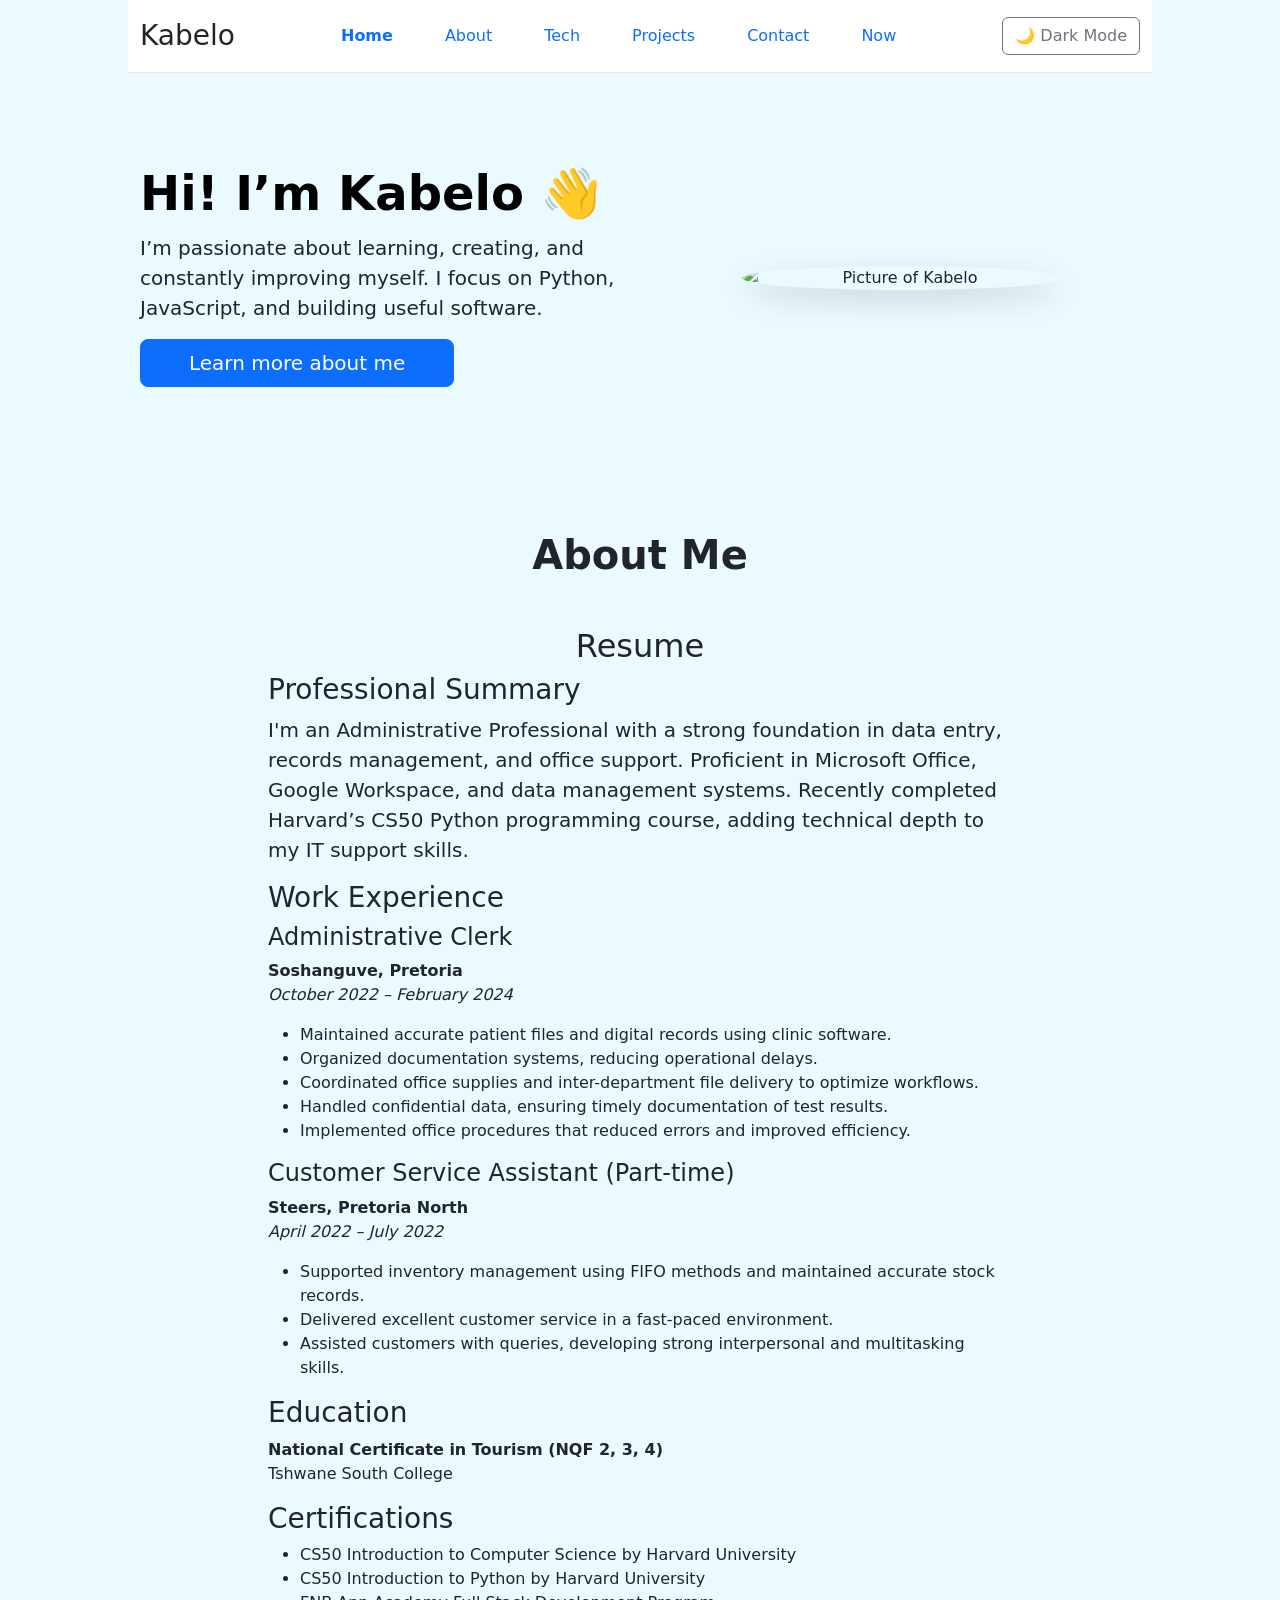
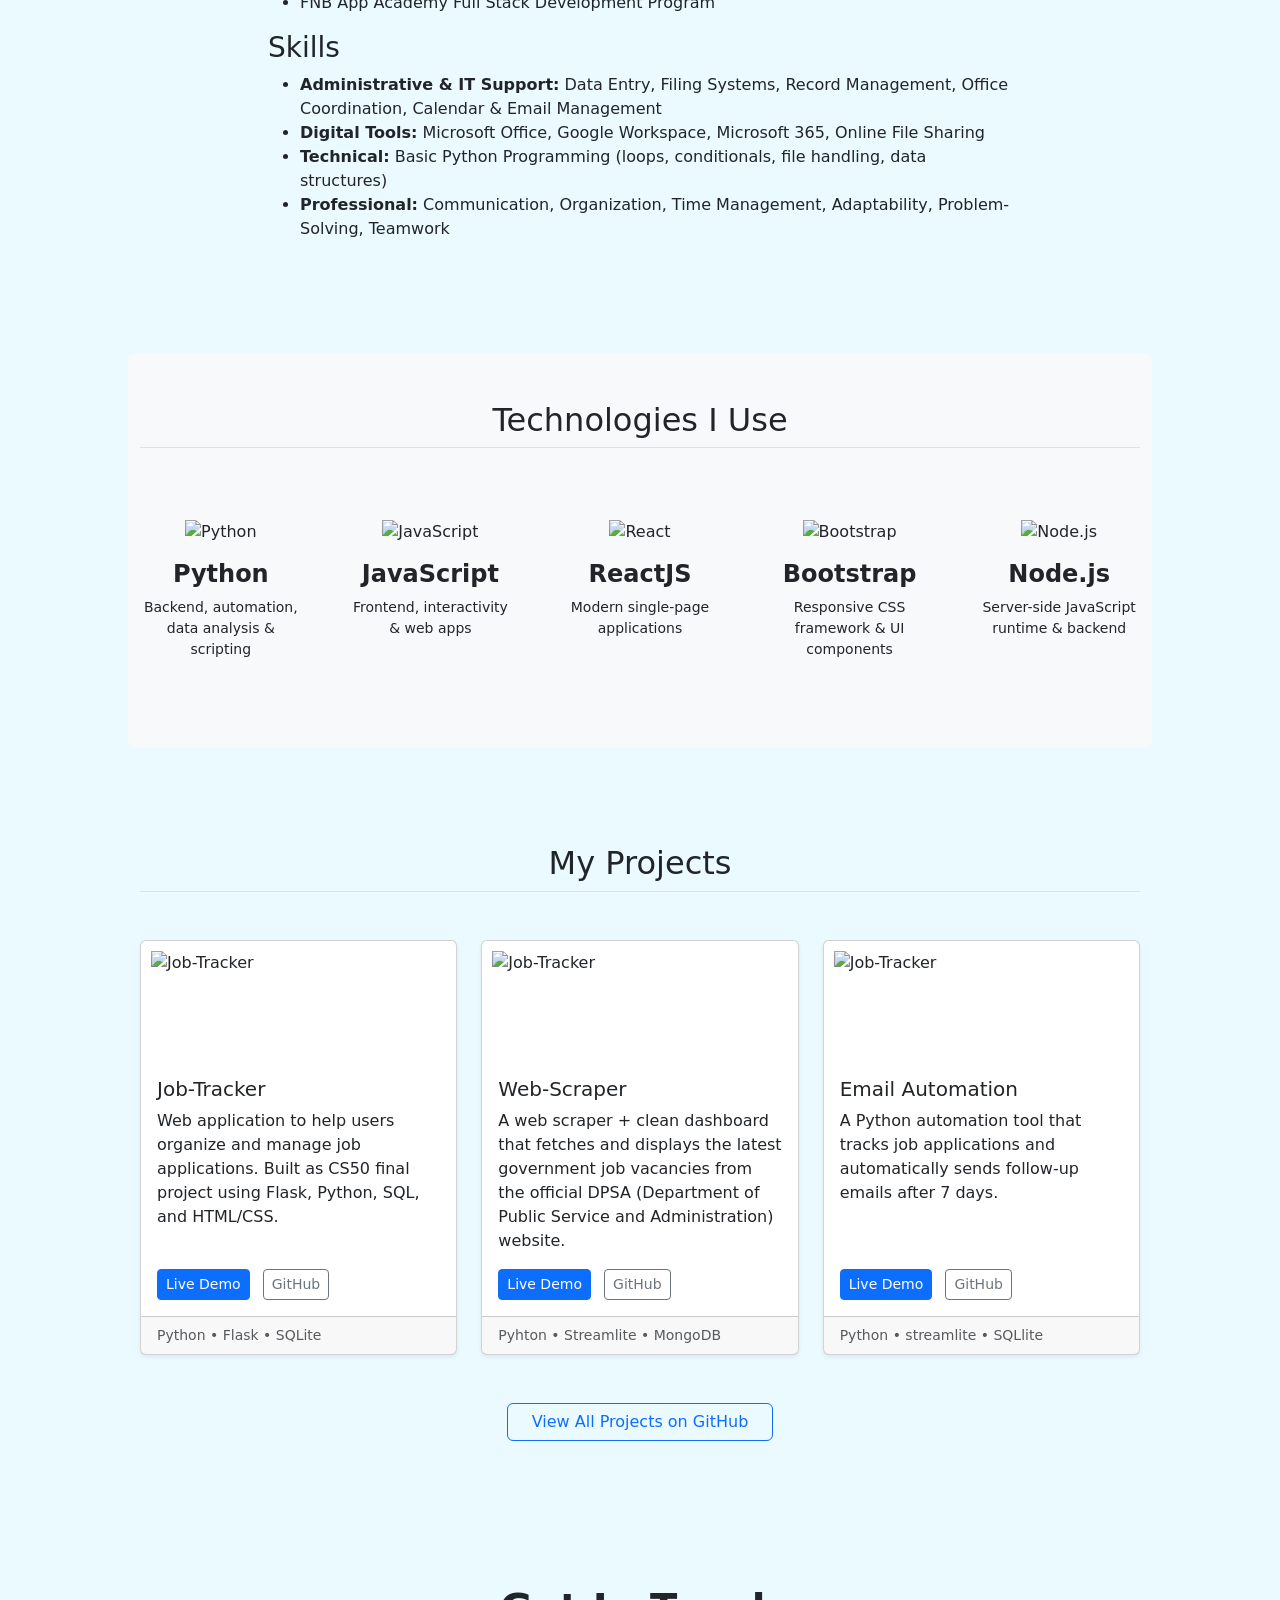
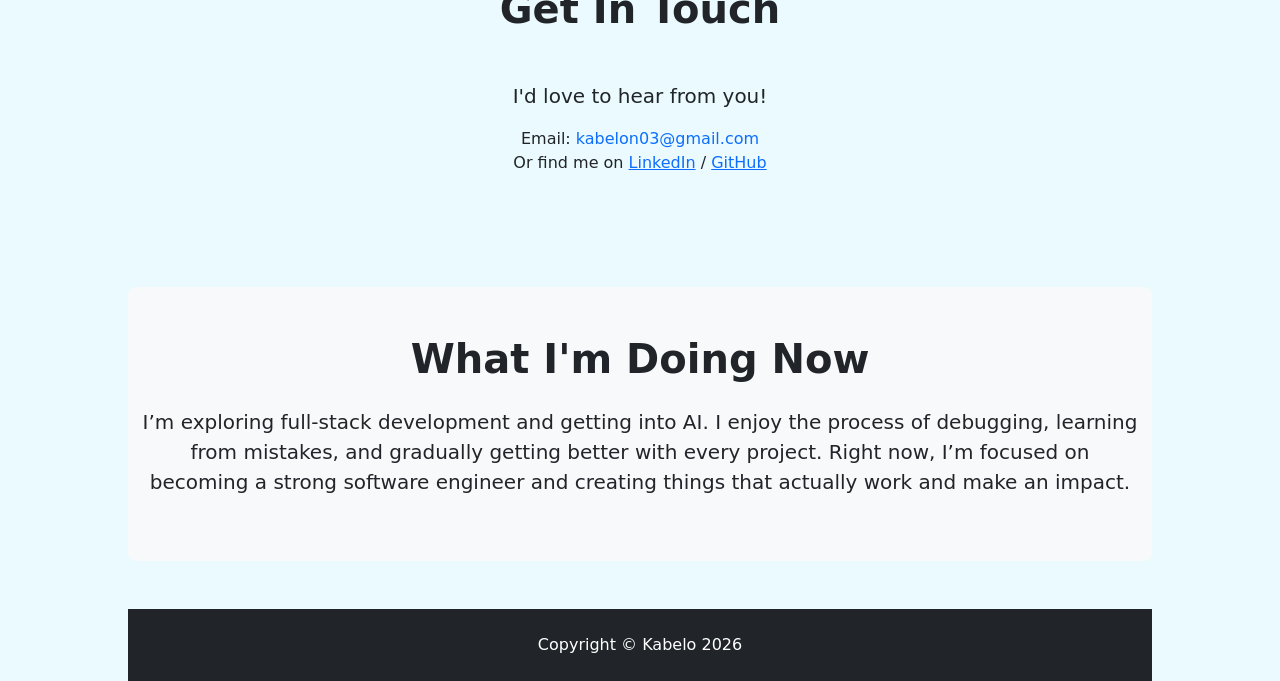
==== index.html @ e32cd711 "Moved files to root for GitHub Pages" ====
<!doctype html>
<html lang="en">
  <head>
    <meta charset="UTF-8" />
    <meta name="viewport" content="width=device-width, initial-scale=1.0" />

    <!-- Bootstrap -->
    <link
      href="https://cdn.jsdelivr.net/npm/bootstrap@5.3.3/dist/css/bootstrap.min.css"
      rel="stylesheet"
    />
    <script src="https://cdn.jsdelivr.net/npm/bootstrap@5.3.3/dist/js/bootstrap.bundle.min.js"></script>

    <link href="styles.css" rel="stylesheet" />
    <title>Kabelo</title>

    <!-- Favicon to stop 404 -->
    <link rel="icon" href="data:;base64,iVBORw0KGgo=" />

    <style>
      html {
        scroll-behavior: smooth;
      }

      /* Sticky header */
      header {
        position: sticky;
        top: 0;
        background-color: rgba(255, 255, 255, 0.98);
        backdrop-filter: blur(10px);
        z-index: 1000;
        border-bottom: 1px solid rgba(0, 0, 0, 0.1);
      }

      .dark-mode header {
        background-color: rgba(18, 18, 18, 0.98);
        border-bottom: 1px solid rgba(255, 255, 255, 0.1);
      }

      section {
        scroll-margin-top: 100px;
      }

      .nav-link {
        position: relative;
        transition: color 0.3s ease;
      }

      .nav-link.active {
        color: #0d6efd !important;
        font-weight: 600;
      }

      .dark-mode .nav-link.active {
        color: #6ea8fe !important;
      }

      .circle-photo {
        border-radius: 50%;
        box-shadow: 0 10px 30px rgba(0, 0, 0, 0.15);
      }

      .dark-mode .circle-photo {
        box-shadow: 0 10px 30px rgba(0, 0, 0, 0.6);
      }
    </style>
  </head>

  <body>
    <header class="container py-3">
      <div class="d-flex justify-content-between align-items-center">
        <h1 class="mb-0 fs-3">Kabelo</h1>

        <nav>
          <ul class="nav justify-content-center">
            <li class="nav-item"><a class="nav-link" href="#home">Home</a></li>
            <li class="nav-item">
              <a class="nav-link" href="#about">About</a>
            </li>
            <li class="nav-item">
              <a class="nav-link" href="#technologies">Tech</a>
            </li>
            <li class="nav-item">
              <a class="nav-link" href="#projects">Projects</a>
            </li>
            <li class="nav-item">
              <a class="nav-link" href="#contact">Contact</a>
            </li>
            <li class="nav-item"><a class="nav-link" href="#now">Now</a></li>
          </ul>
        </nav>

        <button id="darkModeBtn" class="btn btn-outline-secondary">
          🌙 Dark Mode
        </button>
      </div>
    </header>

    <main>
      <!-- Home Section - Replace with this -->
      <section id="home" class="container my-5">
        <div class="row flex-lg-row-reverse align-items-center g-5 py-5">
          <div class="col-10 col-sm-8 col-lg-6 text-center">
            <img
              src="image/1766312617840.jpg"
              class="profile-photo img-fluid"
              alt="Picture of Kabelo"
              loading="lazy"
            />
          </div>
          <div class="col-lg-6">
            <h1 class="display-5 fw-bold text-body-emphasis lh-1 mb-3">
              Hi! I’m Kabelo 👋
            </h1>
            <p class="lead">
              I’m passionate about learning, creating, and constantly improving
              myself. I focus on Python, JavaScript, and building useful
              software.
            </p>
            <a href="#about" class="btn btn-primary btn-lg px-5">
              Learn more about me
            </a>
          </div>
        </div>
      </section>

      <!-- About Section -->
      <section id="about" class="container my-5 py-5">
        <div class="text-center mb-5">
          <h2 class="display-6 fw-bold">About Me</h2>
        </div>
        <div class="row justify-content-center">
          <div class="col-lg-9">
            <h2 class="text-center">Resume</h2>

            <h3>Professional Summary</h3>
            <p class="lead">
              I'm an Administrative Professional with a strong foundation in
              data entry, records management, and office support. Proficient in
              Microsoft Office, Google Workspace, and data management systems.
              Recently completed Harvard’s CS50 Python programming course,
              adding technical depth to my IT support skills.
            </p>

            <h3>Work Experience</h3>
            <h4>Administrative Clerk</h4>
            <p>
              <strong>Soshanguve, Pretoria</strong> <br />
              <em>October 2022 – February 2024</em>
            </p>
            <ul>
              <li>
                Maintained accurate patient files and digital records using
                clinic software.
              </li>
              <li>
                Organized documentation systems, reducing operational delays.
              </li>
              <li>
                Coordinated office supplies and inter-department file delivery
                to optimize workflows.
              </li>
              <li>
                Handled confidential data, ensuring timely documentation of test
                results.
              </li>
              <li>
                Implemented office procedures that reduced errors and improved
                efficiency.
              </li>
            </ul>

            <h4>Customer Service Assistant (Part-time)</h4>
            <p>
              <strong>Steers, Pretoria North</strong> <br />
              <em>April 2022 – July 2022</em>
            </p>
            <ul>
              <li>
                Supported inventory management using FIFO methods and maintained
                accurate stock records.
              </li>
              <li>
                Delivered excellent customer service in a fast-paced
                environment.
              </li>
              <li>
                Assisted customers with queries, developing strong interpersonal
                and multitasking skills.
              </li>
            </ul>

            <h3>Education</h3>
            <p>
              <strong>National Certificate in Tourism (NQF 2, 3, 4)</strong
              ><br />
              Tshwane South College
            </p>

            <h3>Certifications</h3>
            <ul>
              <li>
                CS50 Introduction to Computer Science by Harvard University
              </li>
              <li>CS50 Introduction to Python by Harvard University</li>
              <li>FNB App Academy Full Stack Development Program</li>
            </ul>

            <h3>Skills</h3>
            <ul>
              <li>
                <strong>Administrative & IT Support:</strong> Data Entry, Filing
                Systems, Record Management, Office Coordination, Calendar &
                Email Management
              </li>
              <li>
                <strong>Digital Tools:</strong> Microsoft Office, Google
                Workspace, Microsoft 365, Online File Sharing
              </li>
              <li>
                <strong>Technical:</strong> Basic Python Programming (loops,
                conditionals, file handling, data structures)
              </li>
              <li>
                <strong>Professional:</strong> Communication, Organization, Time
                Management, Adaptability, Problem-Solving, Teamwork
              </li>
            </ul>
          </div>
        </div>
      </section>

      <!-- Technologies Section -->
      <section id="technologies" class="container my-5 py-5 bg-light rounded-3">
        <h2 class="pb-2 border-bottom text-center mb-5">Technologies I Use</h2>

        <div
          class="row g-5 py-4 row-cols-1 row-cols-md-3 row-cols-lg-5 text-center"
        >
          <div class="col">
            <img
              src="https://upload.wikimedia.org/wikipedia/commons/c/c3/Python-logo-notext.svg"
              alt="Python"
              width="85"
              height="85"
              class="mb-3"
            />
            <h3 class="fs-4 fw-bold">Python</h3>
            <p class="small">Backend, automation, data analysis & scripting</p>
          </div>
          <div class="col">
            <img
              src="https://upload.wikimedia.org/wikipedia/commons/6/6a/JavaScript-logo.png"
              alt="JavaScript"
              width="85"
              height="85"
              class="mb-3"
            />
            <h3 class="fs-4 fw-bold">JavaScript</h3>
            <p class="small">Frontend, interactivity & web apps</p>
          </div>
          <div class="col">
            <img
              src="https://upload.wikimedia.org/wikipedia/commons/a/a7/React-icon.svg"
              alt="React"
              width="85"
              height="85"
              class="mb-3"
            />
            <h3 class="fs-4 fw-bold">ReactJS</h3>
            <p class="small">Modern single-page applications</p>
          </div>
          <div class="col">
            <img
              src="https://upload.wikimedia.org/wikipedia/commons/b/b2/Bootstrap_logo.svg"
              alt="Bootstrap"
              width="85"
              height="85"
              class="mb-3"
            />
            <h3 class="fs-4 fw-bold">Bootstrap</h3>
            <p class="small">Responsive CSS framework & UI components</p>
          </div>
          <div class="col">
            <img
              src="https://upload.wikimedia.org/wikipedia/commons/d/d9/Node.js_logo.svg"
              alt="Node.js"
              width="85"
              height="85"
              class="mb-3"
            />
            <h3 class="fs-4 fw-bold">Node.js</h3>
            <p class="small">Server-side JavaScript runtime & backend</p>
          </div>
        </div>
      </section>

      <!-- Projects Section -->
      <section id="projects" class="container my-5 py-5">
        <h2 class="pb-2 border-bottom text-center mb-5">My Projects</h2>

        <div class="row g-4">
          <!-- Project 1 -->
          <div class="col-lg-4 col-md-6">
            <div class="card h-100 shadow-sm">
              <img
                src="image/360464.png"
                class="card-img-top"
                alt="Job-Tracker"
                style="
                  height: 120px;
                  object-fit: contain;
                  padding: 10px;
                  border-top-left-radius: 8px;
                  border-top-right-radius: 8px;
                "
              />
              <div class="card-body d-flex flex-column">
                <h5 class="card-title">Job-Tracker</h5>
                <p class="card-text">
                  Web application to help users organize and manage job
                  applications. Built as CS50 final project using Flask, Python,
                  SQL, and HTML/CSS.
                </p>
                <div class="mt-auto">
                  <a
                    href="https://job-tracker-j8se.onrender.com/"
                    class="btn btn-primary btn-sm me-2"
                    target="_blank"
                    >Live Demo</a
                  >
                  <a
                    href="https://github.com/kabelon03/Job-tracker.git"
                    class="btn btn-outline-secondary btn-sm"
                    target="_blank"
                    >GitHub</a
                  >
                </div>
              </div>
              <div class="card-footer text-muted small">
                Python • Flask • SQLite
              </div>
            </div>
          </div>

          <!-- Project 2 & 3 placeholders remain the same (you can replace them later) -->
          <div class="col-lg-4 col-md-6">
            <div class="card h-100 shadow-sm">
              <img
                src="image/Web-Scraper-Logo-Vector.svg-.png"
                class="card-img-top"
                alt="Job-Tracker"
                style="
                  height: 120px;
                  object-fit: contain;
                  padding: 10px;
                  border-top-left-radius: 8px;
                  border-top-right-radius: 8px;
                "
              />
              <div class="card-body d-flex flex-column">
                <h5 class="card-title">Web-Scraper</h5>
                <p class="card-text">
                  A web scraper + clean dashboard that fetches and displays the
                  latest government job vacancies from the official DPSA
                  (Department of Public Service and Administration) website.
                </p>
                <div class="mt-auto">
                  <a
                    href="https://south-africa-government-jobs-scraper-hhieqzisongnsmbhnkpykc.streamlit.app/"
                    class="btn btn-primary btn-sm me-2"
                    >Live Demo</a
                  >
                  <a
                    href="https://github.com/kabelon03/south-africa-government-jobs-scraper.git"
                    class="btn btn-outline-secondary btn-sm"
                    >GitHub</a
                  >
                </div>
              </div>
              <div class="card-footer text-muted small">
                Pyhton • Streamlite • MongoDB
              </div>
            </div>
          </div>

          <div class="col-lg-4 col-md-6">
            <div class="card h-100 shadow-sm">
              <img
                src="image/automation.webp"
                class="card-img-top"
                alt="Job-Tracker"
                style="
                  height: 120px;
                  object-fit: contain;
                  padding: 10px;
                  border-top-left-radius: 8px;
                  border-top-right-radius: 8px;
                "
              />
              <div class="card-body d-flex flex-column">
                <h5 class="card-title">Email Automation</h5>
                <p class="card-text">
                  A Python automation tool that tracks job applications and
                  automatically sends follow-up emails after 7 days.
                </p>
                <div class="mt-auto">
                  <a
                    href="https://job-application-email-automation-hr3vqnlo6n9ouun7bxk8g6.streamlit.app/"
                    class="btn btn-primary btn-sm me-2"
                    >Live Demo</a
                  >
                  <a
                    href="https://github.com/kabelon03/job-application-email-automation"
                    class="btn btn-outline-secondary btn-sm"
                    >GitHub</a
                  >
                </div>
              </div>
              <div class="card-footer text-muted small">
                Python • streamlite • SQLlite
              </div>
            </div>
          </div>
        </div>

        <div class="text-center mt-5">
          <a
            href="https://github.com/kabelon03"
            class="btn btn-outline-primary px-4"
            target="_blank"
          >
            View All Projects on GitHub
          </a>
        </div>
      </section>

      <!-- Contact Section -->
      <section id="contact" class="container my-5 py-5">
        <div class="text-center mb-5">
          <h2 class="display-6 fw-bold">Get In Touch</h2>
        </div>
        <div class="row justify-content-center">
          <div class="col-lg-6 text-center">
            <p class="lead">I'd love to hear from you!</p>
            <p>
              Email:
              <a href="mailto:kabelon03@gmail.com" class="text-decoration-none"
                >kabelon03@gmail.com</a
              ><br />
              Or find me on
              <a
                href="https://www.linkedin.com/in/kabelo-nkabinde-63865b240/"
                target="_blank"
                >LinkedIn</a
              >
              /
              <a href="https://github.com/kabelon03" target="_blank">GitHub</a>
            </p>
          </div>
        </div>
      </section>

      <!-- Now Section -->
      <section id="now" class="container my-5 py-5 bg-light rounded-3">
        <div class="text-center">
          <h2 class="display-6 fw-bold">What I'm Doing Now</h2>
          <p class="lead mt-4">
            I’m exploring full-stack development and getting into AI. I enjoy
            the process of debugging, learning from mistakes, and gradually
            getting better with every project. Right now, I’m focused on
            becoming a strong software engineer and creating things that
            actually work and make an impact.
          </p>
        </div>
      </section>
    </main>

    <footer class="text-center py-4 bg-dark text-white mt-5">
      Copyright © Kabelo 2026
    </footer>

    <!-- Dark Mode + Active Nav Script -->
    <script>
      // Dark Mode
      const darkModeBtn = document.getElementById("darkModeBtn");
      const body = document.body;

      if (
        localStorage.getItem("darkMode") === "enabled" ||
        (!localStorage.getItem("darkMode") &&
          window.matchMedia("(prefers-color-scheme: dark)").matches)
      ) {
        body.classList.add("dark-mode");
        darkModeBtn.textContent = "☀️ Light Mode";
      }

      darkModeBtn.addEventListener("click", () => {
        body.classList.toggle("dark-mode");
        if (body.classList.contains("dark-mode")) {
          localStorage.setItem("darkMode", "enabled");
          darkModeBtn.textContent = "☀️ Light Mode";
        } else {
          localStorage.setItem("darkMode", "disabled");
          darkModeBtn.textContent = "🌙 Dark Mode";
        }
      });

      // Active Navigation Link
      const navLinks = document.querySelectorAll(".nav-link");
      const sections = document.querySelectorAll("section");

      function updateActiveLink() {
        let current = "";
        sections.forEach((section) => {
          const sectionTop = section.offsetTop;
          if (scrollY >= sectionTop - 150) {
            current = section.getAttribute("id");
          }
        });

        navLinks.forEach((link) => {
          link.classList.remove("active");
          if (link.getAttribute("href") === `#${current}`) {
            link.classList.add("active");
          }
        });
      }

      window.addEventListener("scroll", updateActiveLink);
      updateActiveLink(); // Run once on load
    </script>
  </body>
</html>
---- styles.css ----
body {
    width: 80%;
    margin: auto;
    background-color: #eafafe;
}

header {
    text-align: center;
}

nav > ul {
    list-style: none;
    display: flex;
    align-items: center;
    justify-content: center;
    gap: 20px;
}

nav > ul > li > a {
    text-decoration: none;
}

footer {
    text-align: center;
}

.circle-photo {
    border-radius: 50%;
}

/* styles.css */

body {
  transition: background-color 0.3s ease, color 0.3s ease;
}

/* Add this to your styles.css */

.dark-mode {
  background-color: #121212;
  color: #e0e0e0;
}

.dark-mode .bg-light {
  background-color: #1e1e1e !important;
  color: #e0e0e0;
}

.dark-mode .text-body-emphasis {
  color: #ffffff !important;
}

.dark-mode .btn-primary {
  background-color: #0d6efd;
  border-color: #0d6efd;
}

/* Make logos look good in both light and dark mode */
.technology-icon {
  filter: brightness(1);
  transition: transform 0.3s ease;
}

.technology-icon:hover {
  transform: scale(1.1);
}

.dark-mode .technology-icon {
  filter: brightness(0.95);   /* Slight adjustment for dark background */
}

.dark-mode .bg-light {
  background-color: #1e1e1e !important;
}

.dark-mode .card {
  background-color: #1e1e1e !important;
  color: #e0e0e0;
  border: 1px solid #333;
}

.dark-mode .card-footer {
  background-color: #252525 !important;
  color: #aaaaaa;
}

/* Responsive Profile Photo */
.profile-photo {
  border-radius: 50%;
  box-shadow: 0 10px 30px rgba(0, 0, 0, 0.15);
  max-width: 320px;
  width: 100%;
  height: auto;
  transition: transform 0.4s ease;
  display: block;
  margin: 0 auto;
}

.dark-mode .profile-photo {
  box-shadow: 0 10px 30px rgba(0, 0, 0, 0.6);
}

.profile-photo:hover {
  transform: scale(1.05);
}

/* Smaller on mobile */
@media (max-width: 576px) {
  .profile-photo {
    max-width: 240px;
  }
}
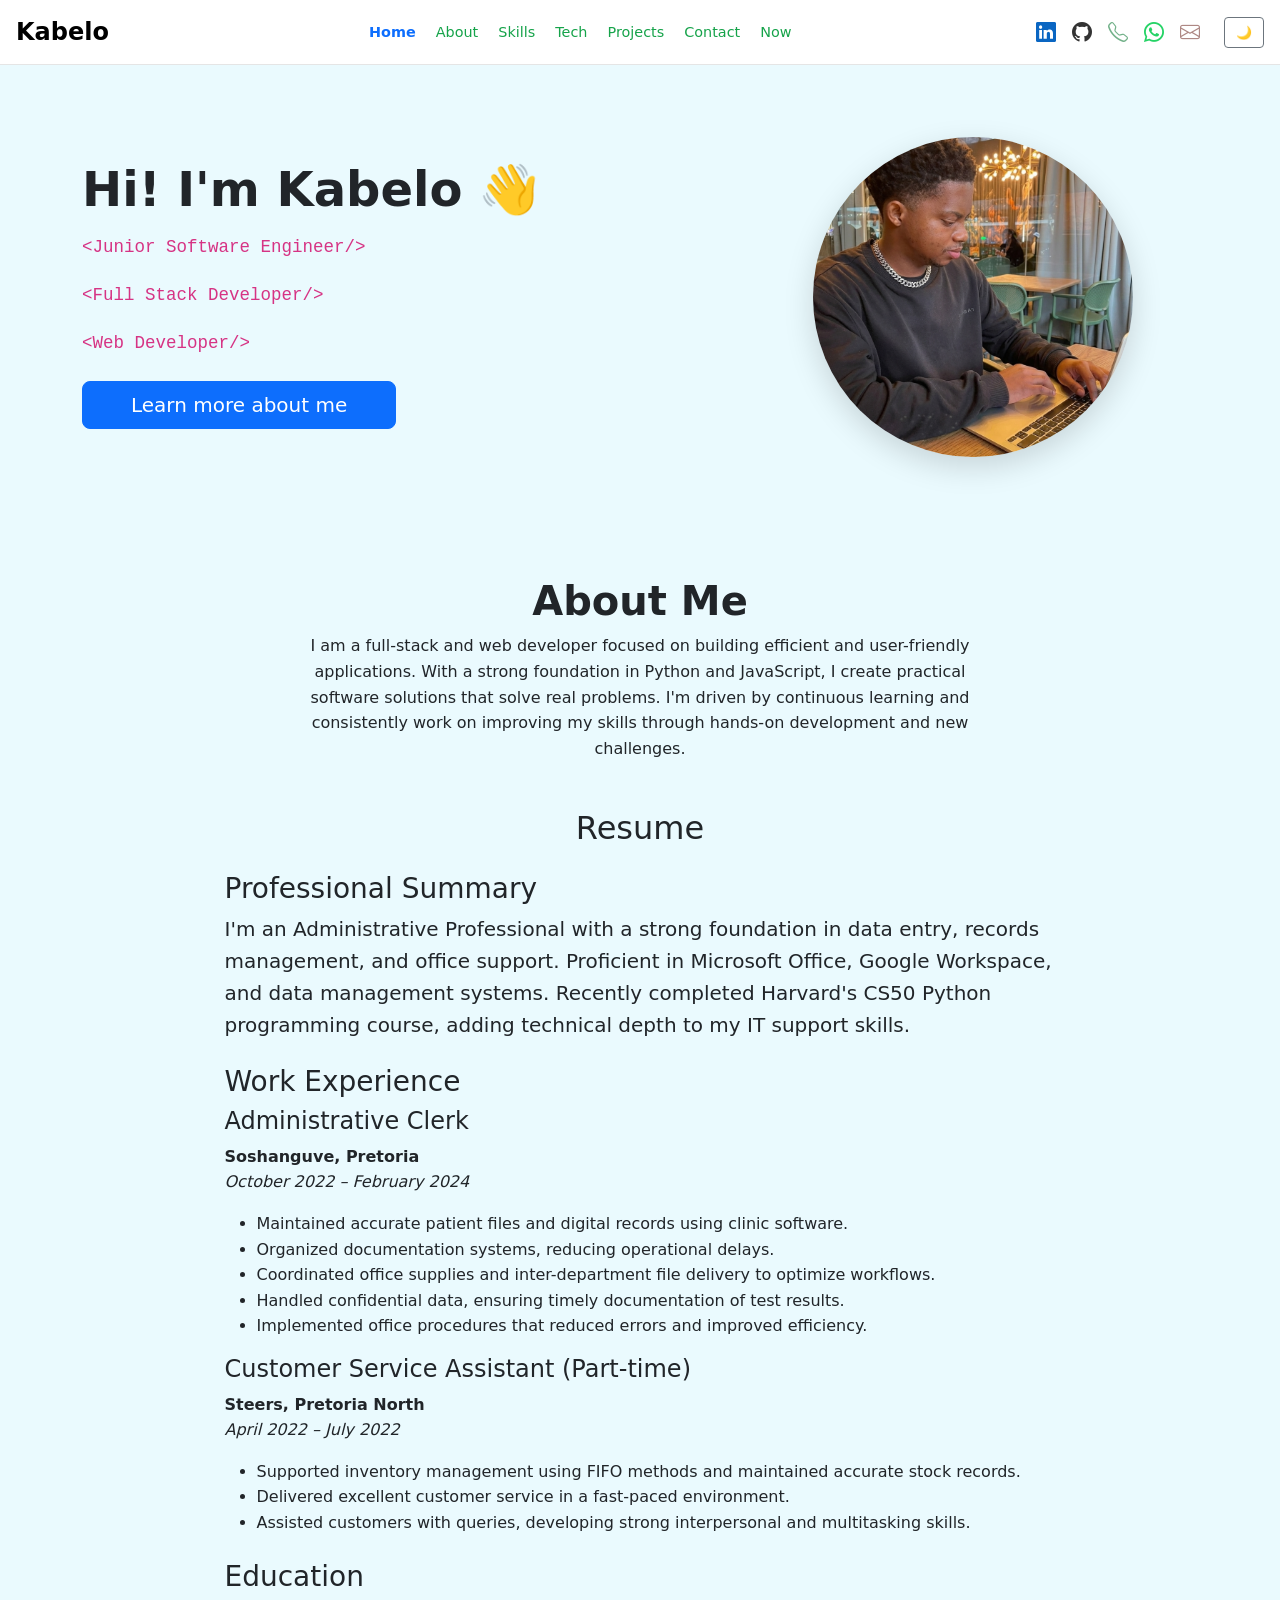
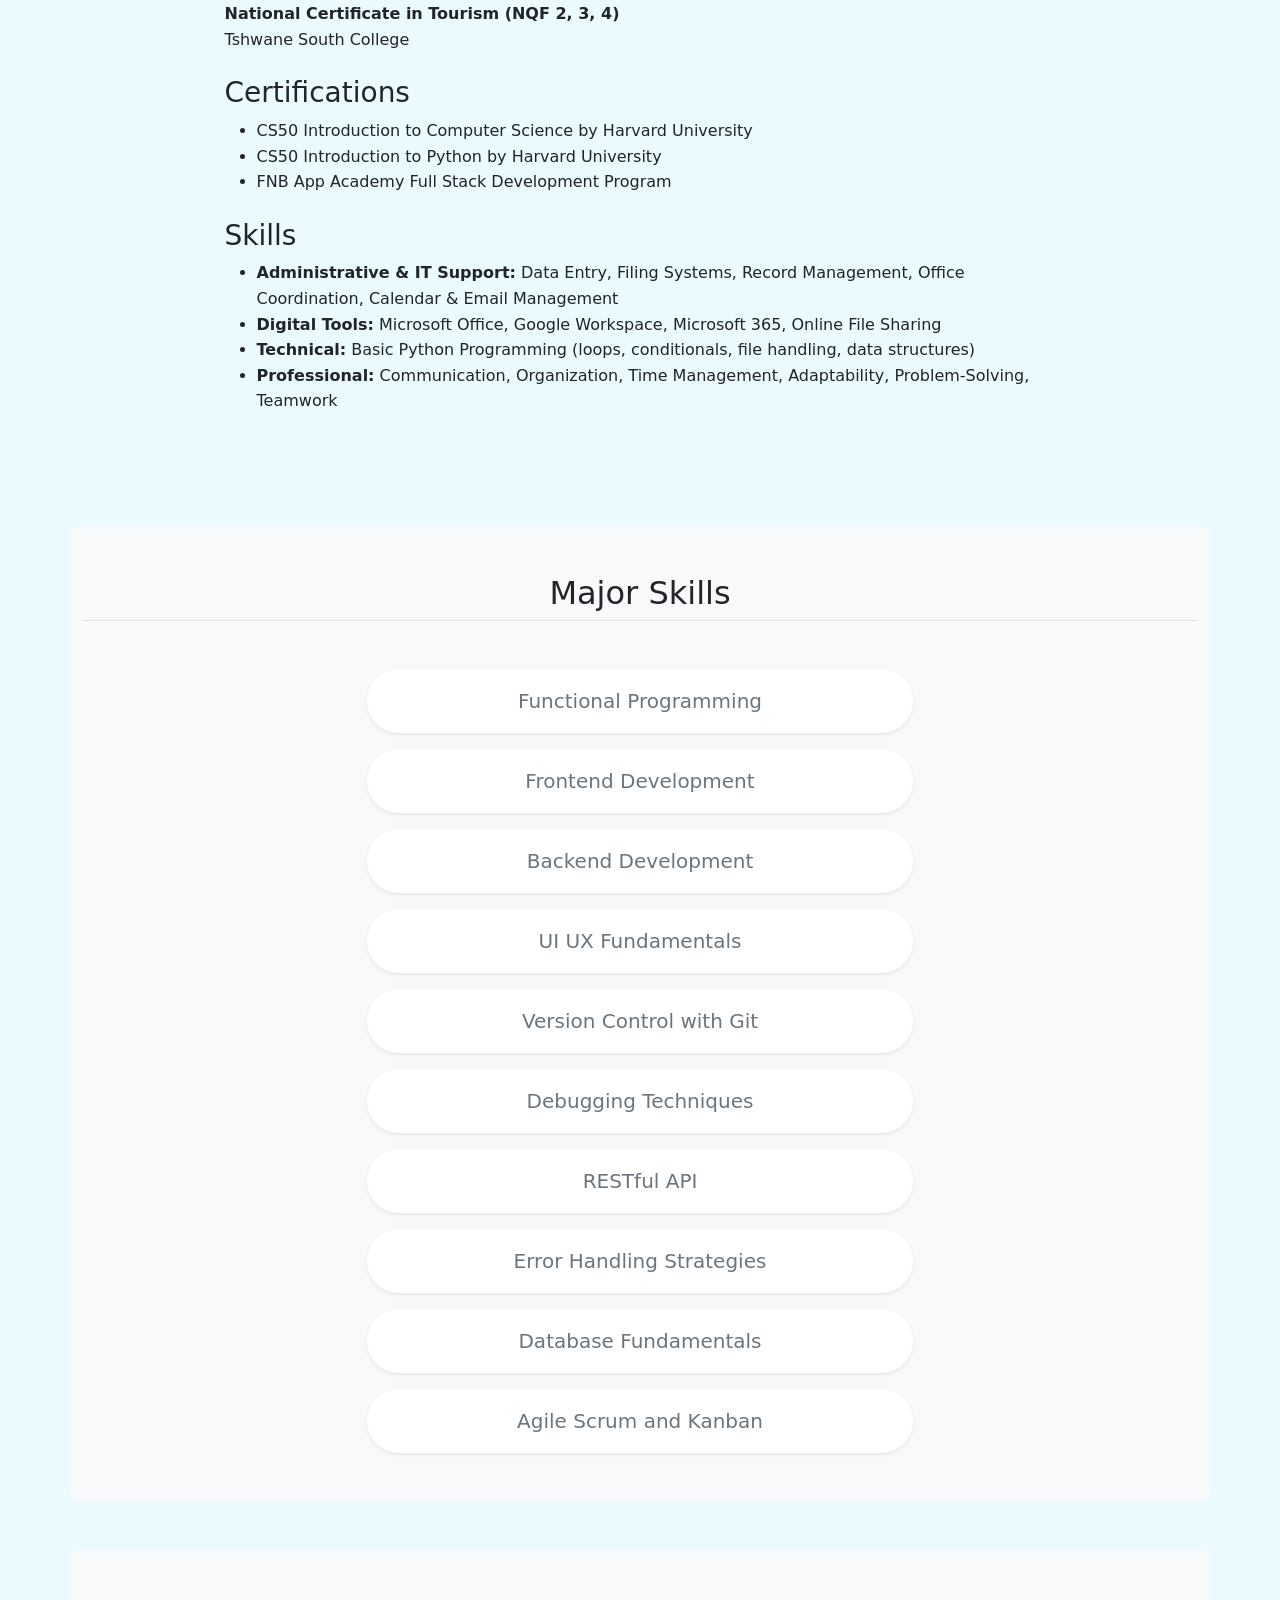
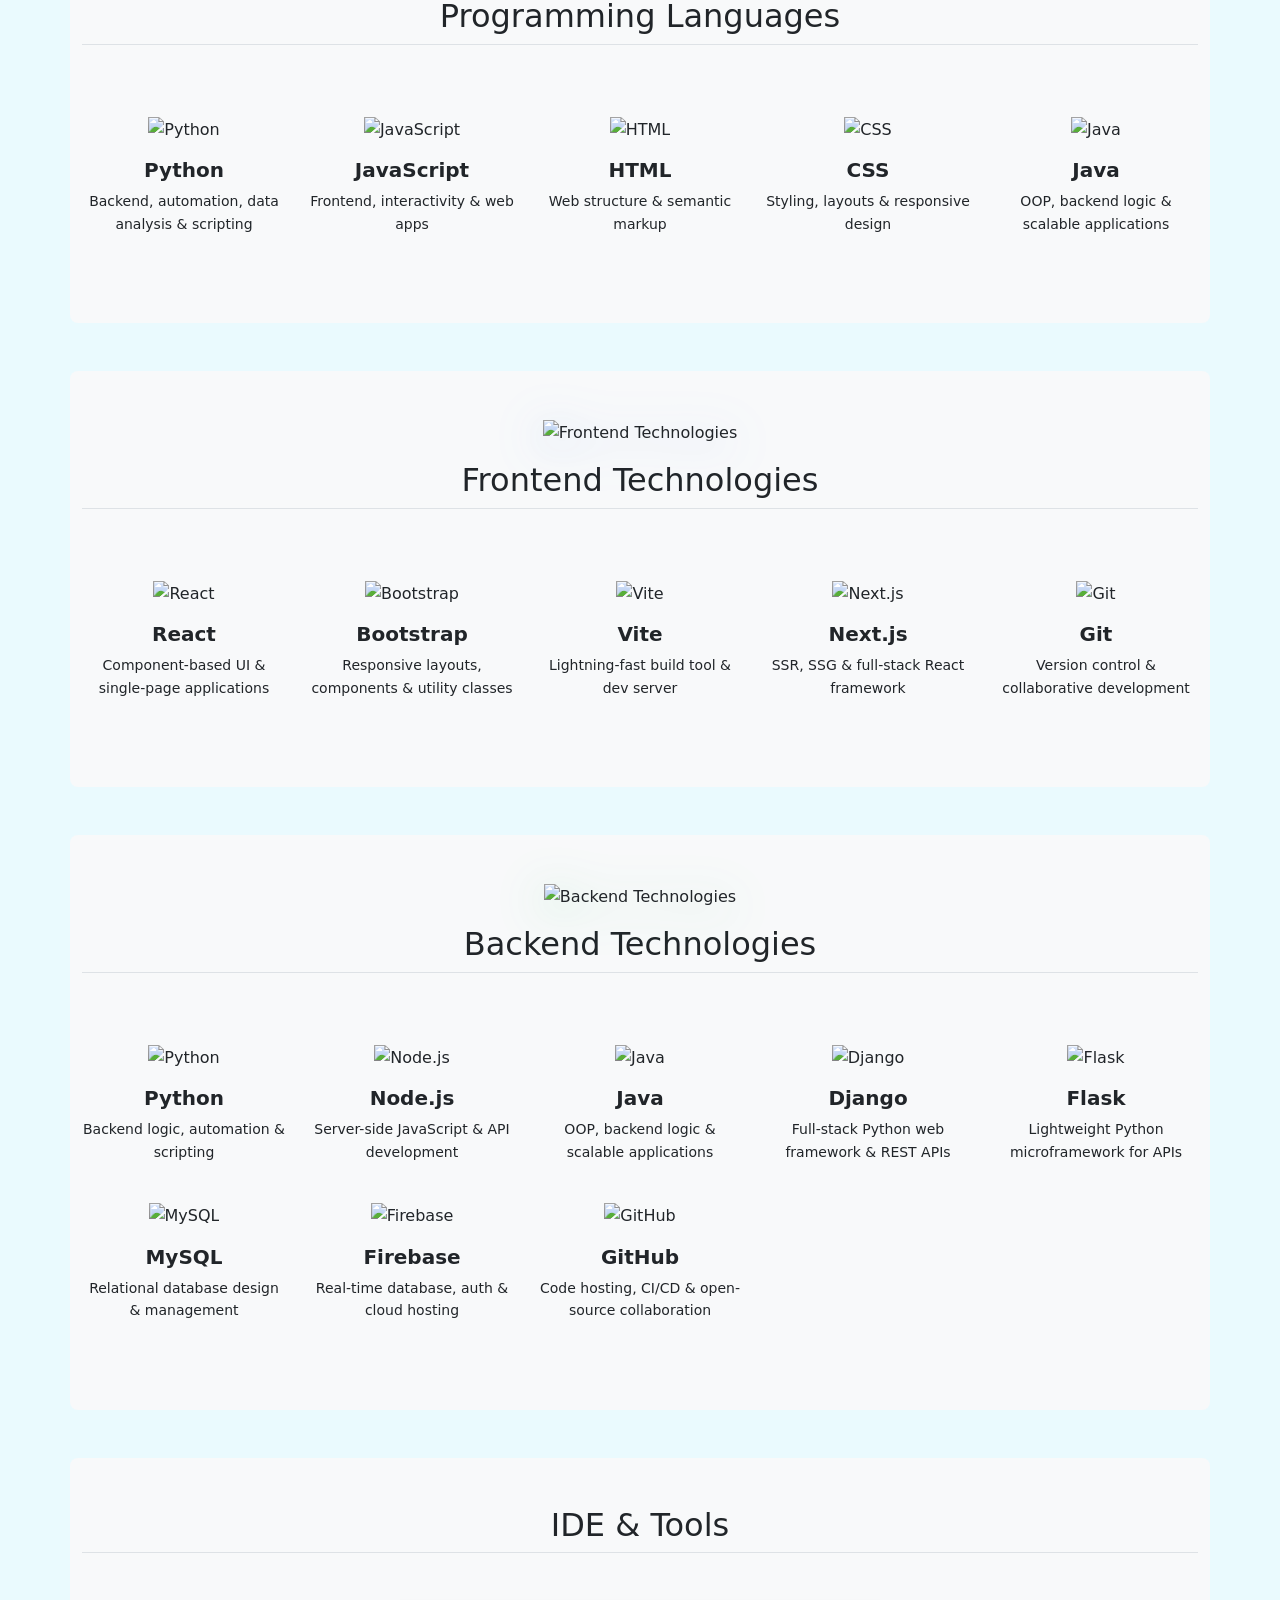
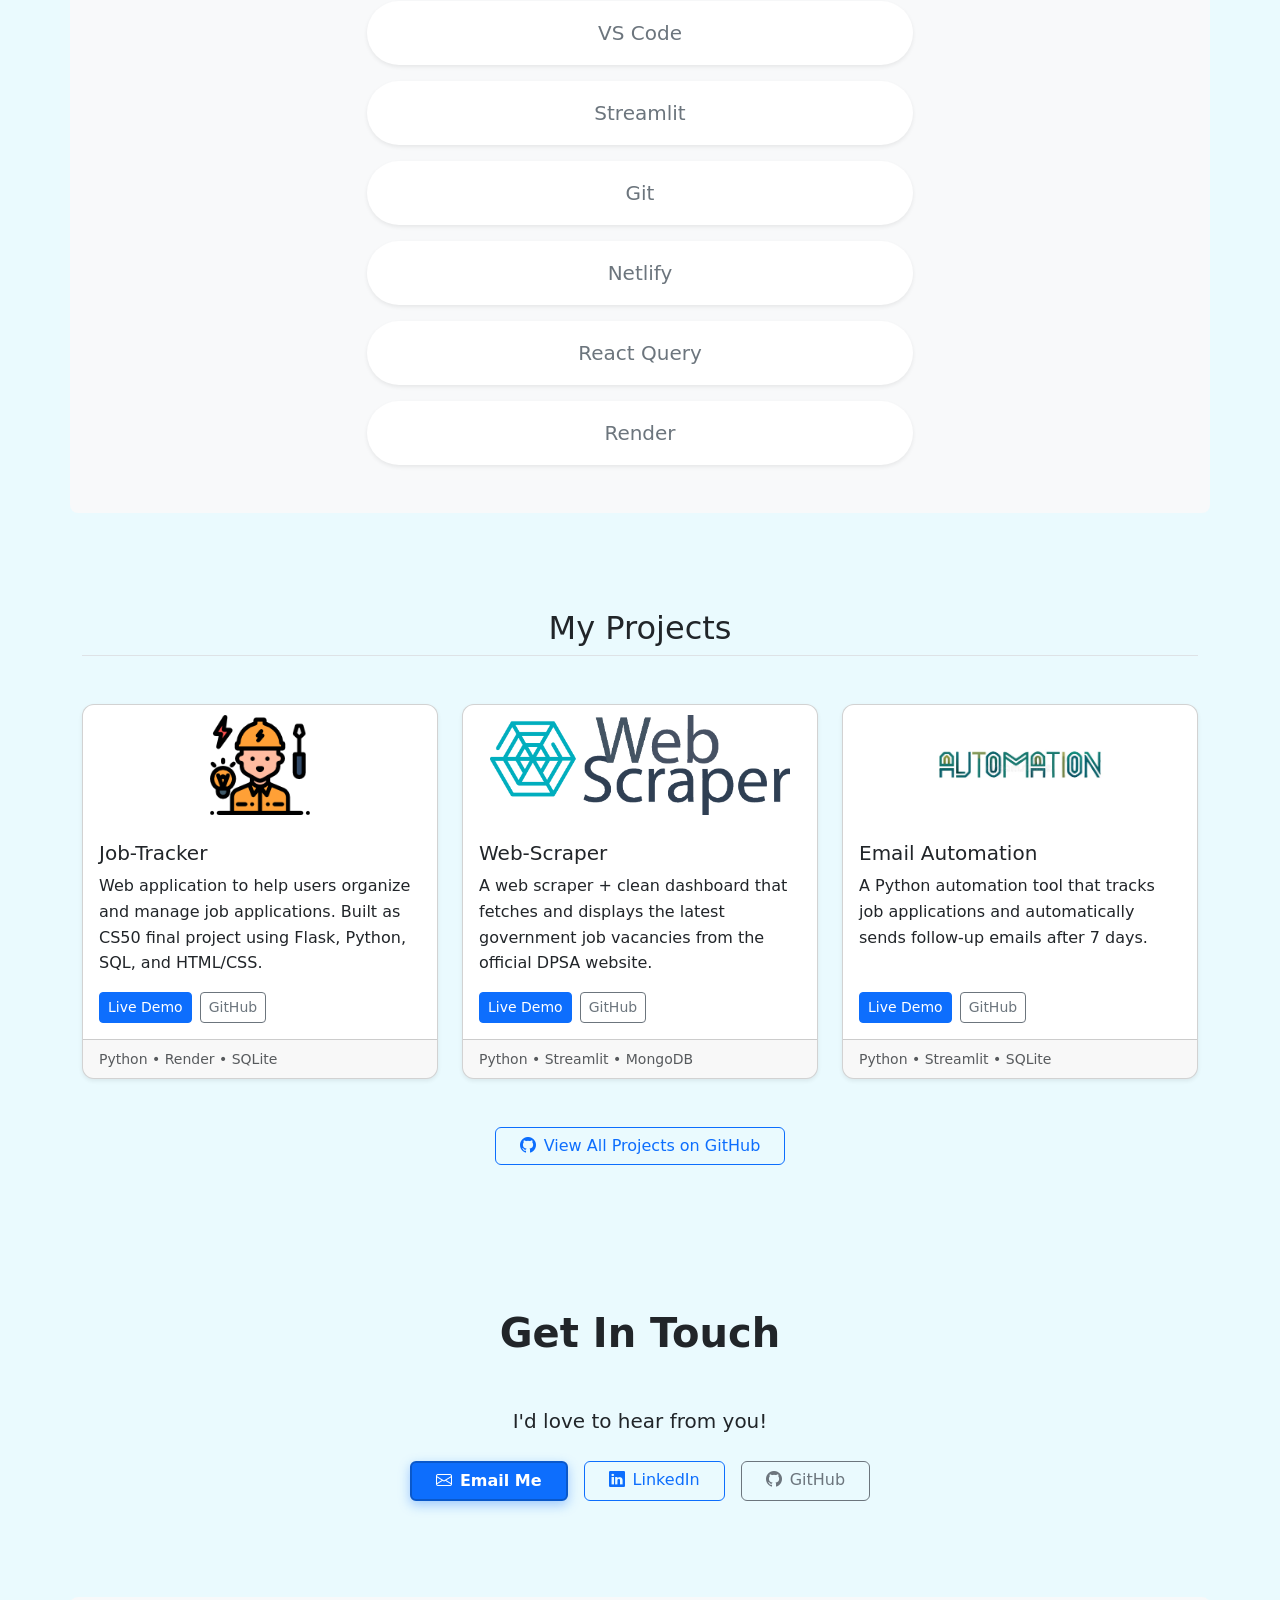
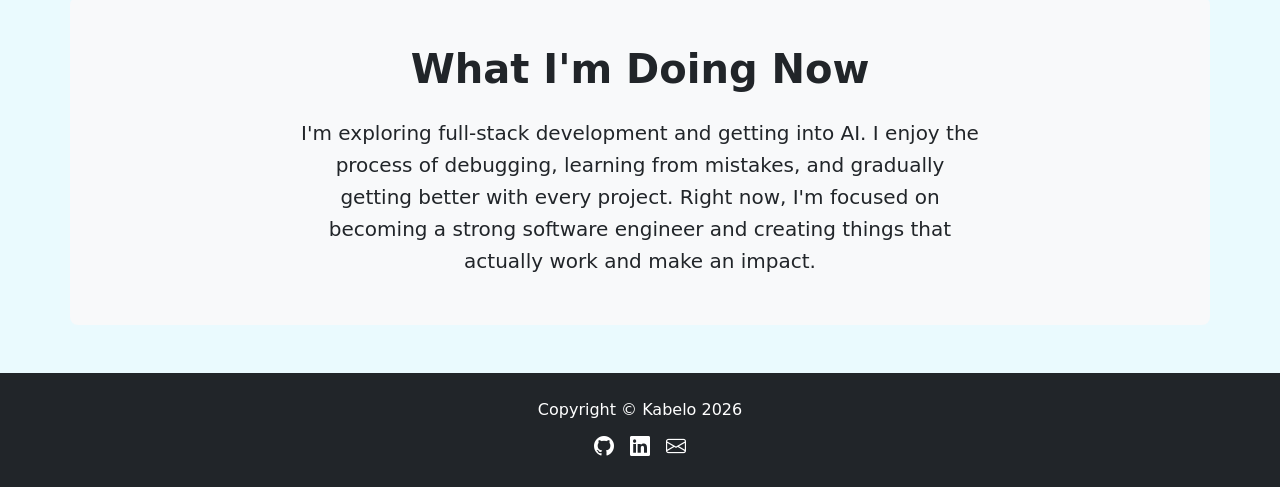
==== commit f7f611f2: "Updated portfolio - mobile friendly, green nav, styled buttons" ====
--- a/index.html
+++ b/index.html
@@ -11,96 +11,132 @@
     />
     <script src="https://cdn.jsdelivr.net/npm/bootstrap@5.3.3/dist/js/bootstrap.bundle.min.js"></script>
 
+    <!-- Bootstrap Icons -->
+    <link
+      href="https://cdn.jsdelivr.net/npm/bootstrap-icons@1.11.3/font/bootstrap-icons.min.css"
+      rel="stylesheet"
+    />
+
     <link href="styles.css" rel="stylesheet" />
     <title>Kabelo</title>
-
-    <!-- Favicon to stop 404 -->
     <link rel="icon" href="data:;base64,iVBORw0KGgo=" />
-
-    <style>
-      html {
-        scroll-behavior: smooth;
-      }
-
-      /* Sticky header */
-      header {
-        position: sticky;
-        top: 0;
-        background-color: rgba(255, 255, 255, 0.98);
-        backdrop-filter: blur(10px);
-        z-index: 1000;
-        border-bottom: 1px solid rgba(0, 0, 0, 0.1);
-      }
-
-      .dark-mode header {
-        background-color: rgba(18, 18, 18, 0.98);
-        border-bottom: 1px solid rgba(255, 255, 255, 0.1);
-      }
-
-      section {
-        scroll-margin-top: 100px;
-      }
-
-      .nav-link {
-        position: relative;
-        transition: color 0.3s ease;
-      }
-
-      .nav-link.active {
-        color: #0d6efd !important;
-        font-weight: 600;
-      }
-
-      .dark-mode .nav-link.active {
-        color: #6ea8fe !important;
-      }
-
-      .circle-photo {
-        border-radius: 50%;
-        box-shadow: 0 10px 30px rgba(0, 0, 0, 0.15);
-      }
-
-      .dark-mode .circle-photo {
-        box-shadow: 0 10px 30px rgba(0, 0, 0, 0.6);
-      }
-    </style>
   </head>
 
   <body>
-    <header class="container py-3">
-      <div class="d-flex justify-content-between align-items-center">
-        <h1 class="mb-0 fs-3">Kabelo</h1>
-
-        <nav>
-          <ul class="nav justify-content-center">
-            <li class="nav-item"><a class="nav-link" href="#home">Home</a></li>
-            <li class="nav-item">
-              <a class="nav-link" href="#about">About</a>
-            </li>
-            <li class="nav-item">
-              <a class="nav-link" href="#technologies">Tech</a>
-            </li>
-            <li class="nav-item">
-              <a class="nav-link" href="#projects">Projects</a>
-            </li>
-            <li class="nav-item">
-              <a class="nav-link" href="#contact">Contact</a>
-            </li>
-            <li class="nav-item"><a class="nav-link" href="#now">Now</a></li>
-          </ul>
-        </nav>
-
-        <button id="darkModeBtn" class="btn btn-outline-secondary">
-          🌙 Dark Mode
-        </button>
-      </div>
+    <!-- ============ HEADER — MOBILE HAMBURGER ============ -->
+    <header class="py-2 px-3">
+      <nav class="navbar navbar-expand-lg p-0">
+        <div class="container-fluid px-0">
+          <a class="navbar-brand fw-bold fs-4 me-3" href="#home">Kabelo</a>
+
+          <!-- Social icons — always visible top right on mobile -->
+          <div class="d-flex align-items-center gap-2 ms-auto me-2 d-lg-none">
+            <a
+              href="https://www.linkedin.com/in/kabelo-nkabinde-63865b240/"
+              target="_blank"
+              style="color: #0a66c2"
+              ><i class="bi bi-linkedin fs-5"></i
+            ></a>
+            <a
+              href="https://github.com/kabelon03"
+              target="_blank"
+              style="color: #333"
+              ><i class="bi bi-github fs-5"></i
+            ></a>
+          </div>
+
+          <!-- Hamburger -->
+          <button
+            class="navbar-toggler border-0"
+            type="button"
+            data-bs-toggle="collapse"
+            data-bs-target="#mainNav"
+            aria-controls="mainNav"
+            aria-expanded="false"
+            aria-label="Toggle navigation"
+          >
+            <span class="navbar-toggler-icon"></span>
+          </button>
+
+          <!-- Nav links -->
+          <div class="collapse navbar-collapse" id="mainNav">
+            <ul class="navbar-nav mx-auto gap-1">
+              <li class="nav-item">
+                <a class="nav-link" href="#home">Home</a>
+              </li>
+              <li class="nav-item">
+                <a class="nav-link" href="#about">About</a>
+              </li>
+              <li class="nav-item">
+                <a class="nav-link" href="#major-skills">Skills</a>
+              </li>
+              <li class="nav-item">
+                <a class="nav-link" href="#technologies">Tech</a>
+              </li>
+              <li class="nav-item">
+                <a class="nav-link" href="#projects">Projects</a>
+              </li>
+              <li class="nav-item">
+                <a class="nav-link" href="#contact">Contact</a>
+              </li>
+              <li class="nav-item"><a class="nav-link" href="#now">Now</a></li>
+            </ul>
+
+            <!-- Desktop social icons + dark mode -->
+            <div class="d-none d-lg-flex align-items-center gap-3">
+              <a
+                href="https://www.linkedin.com/in/kabelo-nkabinde-63865b240/"
+                target="_blank"
+                style="color: #0a66c2"
+                ><i class="bi bi-linkedin fs-5"></i
+              ></a>
+              <a
+                href="https://github.com/kabelon03"
+                target="_blank"
+                style="color: #333"
+                ><i class="bi bi-github fs-5"></i
+              ></a>
+              <a href="tel:+27611937552" style="color: hsl(142, 29%, 57%)"
+                ><i class="bi bi-telephone fs-5"></i
+              ></a>
+              <a
+                href="https://wa.me/27611937552"
+                target="_blank"
+                style="color: #25d366"
+                ><i class="bi bi-whatsapp fs-5"></i
+              ></a>
+              <a
+                href="mailto:kabelon03@gmail.com"
+                style="color: hsl(6, 21%, 60%)"
+                ><i class="bi bi-envelope fs-5"></i
+              ></a>
+              <button
+                id="darkModeBtn"
+                class="btn btn-outline-secondary btn-sm ms-2"
+              >
+                🌙
+              </button>
+            </div>
+
+            <!-- Mobile dark mode button -->
+            <div class="d-lg-none mt-2 pb-2">
+              <button
+                id="darkModeBtnMobile"
+                class="btn btn-outline-secondary btn-sm w-100"
+              >
+                🌙 Dark Mode
+              </button>
+            </div>
+          </div>
+        </div>
+      </nav>
     </header>
 
     <main>
-      <!-- Home Section - Replace with this -->
+      <!-- ============ HOME ============ -->
       <section id="home" class="container my-5">
-        <div class="row flex-lg-row-reverse align-items-center g-5 py-5">
-          <div class="col-10 col-sm-8 col-lg-6 text-center">
+        <div class="row flex-lg-row-reverse align-items-center g-4 py-4">
+          <div class="col-10 col-sm-8 col-lg-5 mx-auto mx-lg-0 text-center">
             <img
               src="image/1766312617840.jpg"
               class="profile-photo img-fluid"
@@ -108,45 +144,51 @@
               loading="lazy"
             />
           </div>
-          <div class="col-lg-6">
-            <h1 class="display-5 fw-bold text-body-emphasis lh-1 mb-3">
-              Hi! I’m Kabelo 👋
-            </h1>
-            <p class="lead">
-              I’m passionate about learning, creating, and constantly improving
-              myself. I focus on Python, JavaScript, and building useful
-              software.
-            </p>
-            <a href="#about" class="btn btn-primary btn-lg px-5">
-              Learn more about me
-            </a>
-          </div>
-        </div>
-      </section>
-
-      <!-- About Section -->
+          <div class="col-lg-7 text-center text-lg-start">
+            <h1 class="display-5 fw-bold lh-1 mb-3">Hi! I'm Kabelo 👋</h1>
+            <p class="lead"><code>&lt;Junior Software Engineer/&gt;</code></p>
+            <p class="lead"><code>&lt;Full Stack Developer/&gt;</code></p>
+            <p class="lead"><code>&lt;Web Developer/&gt;</code></p>
+            <a href="#about" class="btn btn-primary btn-lg px-5 mt-2"
+              >Learn more about me</a
+            >
+          </div>
+        </div>
+      </section>
+
+      <!-- ============ ABOUT ============ -->
       <section id="about" class="container my-5 py-5">
         <div class="text-center mb-5">
           <h2 class="display-6 fw-bold">About Me</h2>
-        </div>
+          <p class="mx-auto" style="max-width: 680px">
+            I am a full-stack and web developer focused on building efficient
+            and user-friendly applications. With a strong foundation in Python
+            and JavaScript, I create practical software solutions that solve
+            real problems. I'm driven by continuous learning and consistently
+            work on improving my skills through hands-on development and new
+            challenges.
+          </p>
+        </div>
+
         <div class="row justify-content-center">
           <div class="col-lg-9">
-            <h2 class="text-center">Resume</h2>
+            <h2 class="text-center mb-4">Resume</h2>
 
             <h3>Professional Summary</h3>
             <p class="lead">
               I'm an Administrative Professional with a strong foundation in
               data entry, records management, and office support. Proficient in
               Microsoft Office, Google Workspace, and data management systems.
-              Recently completed Harvard’s CS50 Python programming course,
+              Recently completed Harvard's CS50 Python programming course,
               adding technical depth to my IT support skills.
             </p>
 
-            <h3>Work Experience</h3>
+            <h3 class="mt-4">Work Experience</h3>
             <h4>Administrative Clerk</h4>
             <p>
-              <strong>Soshanguve, Pretoria</strong> <br />
-              <em>October 2022 – February 2024</em>
+              <strong>Soshanguve, Pretoria</strong> <br /><em
+                >October 2022 – February 2024</em
+              >
             </p>
             <ul>
               <li>
@@ -170,10 +212,11 @@
               </li>
             </ul>
 
-            <h4>Customer Service Assistant (Part-time)</h4>
+            <h4 class="mt-3">Customer Service Assistant (Part-time)</h4>
             <p>
-              <strong>Steers, Pretoria North</strong> <br />
-              <em>April 2022 – July 2022</em>
+              <strong>Steers, Pretoria North</strong> <br /><em
+                >April 2022 – July 2022</em
+              >
             </p>
             <ul>
               <li>
@@ -190,14 +233,13 @@
               </li>
             </ul>
 
-            <h3>Education</h3>
+            <h3 class="mt-4">Education</h3>
             <p>
               <strong>National Certificate in Tourism (NQF 2, 3, 4)</strong
-              ><br />
-              Tshwane South College
+              ><br />Tshwane South College
             </p>
 
-            <h3>Certifications</h3>
+            <h3 class="mt-4">Certifications</h3>
             <ul>
               <li>
                 CS50 Introduction to Computer Science by Harvard University
@@ -206,7 +248,7 @@
               <li>FNB App Academy Full Stack Development Program</li>
             </ul>
 
-            <h3>Skills</h3>
+            <h3 class="mt-4">Skills</h3>
             <ul>
               <li>
                 <strong>Administrative & IT Support:</strong> Data Entry, Filing
@@ -230,90 +272,386 @@
         </div>
       </section>
 
-      <!-- Technologies Section -->
+      <!-- ============ MAJOR SKILLS ============ -->
+      <section id="major-skills" class="container my-5 py-5 bg-light rounded-3">
+        <h2 class="pb-2 border-bottom text-center mb-5">Major Skills</h2>
+        <div class="row justify-content-center">
+          <div class="col-12 col-md-8 col-lg-6">
+            <div class="d-flex flex-column gap-3">
+              <div
+                class="bg-white rounded-pill text-center py-3 px-4 shadow-sm"
+              >
+                <span class="text-secondary fs-5">Functional Programming</span>
+              </div>
+              <div
+                class="bg-white rounded-pill text-center py-3 px-4 shadow-sm"
+              >
+                <span class="text-secondary fs-5">Frontend Development</span>
+              </div>
+              <div
+                class="bg-white rounded-pill text-center py-3 px-4 shadow-sm"
+              >
+                <span class="text-secondary fs-5">Backend Development</span>
+              </div>
+              <div
+                class="bg-white rounded-pill text-center py-3 px-4 shadow-sm"
+              >
+                <span class="text-secondary fs-5">UI UX Fundamentals</span>
+              </div>
+              <div
+                class="bg-white rounded-pill text-center py-3 px-4 shadow-sm"
+              >
+                <span class="text-secondary fs-5"
+                  >Version Control with Git</span
+                >
+              </div>
+              <div
+                class="bg-white rounded-pill text-center py-3 px-4 shadow-sm"
+              >
+                <span class="text-secondary fs-5">Debugging Techniques</span>
+              </div>
+              <div
+                class="bg-white rounded-pill text-center py-3 px-4 shadow-sm"
+              >
+                <span class="text-secondary fs-5">RESTful API</span>
+              </div>
+              <div
+                class="bg-white rounded-pill text-center py-3 px-4 shadow-sm"
+              >
+                <span class="text-secondary fs-5"
+                  >Error Handling Strategies</span
+                >
+              </div>
+              <div
+                class="bg-white rounded-pill text-center py-3 px-4 shadow-sm"
+              >
+                <span class="text-secondary fs-5">Database Fundamentals</span>
+              </div>
+              <div
+                class="bg-white rounded-pill text-center py-3 px-4 shadow-sm"
+              >
+                <span class="text-secondary fs-5">Agile Scrum and Kanban</span>
+              </div>
+            </div>
+          </div>
+        </div>
+      </section>
+
+      <!-- ============ PROGRAMMING LANGUAGES ============ -->
       <section id="technologies" class="container my-5 py-5 bg-light rounded-3">
-        <h2 class="pb-2 border-bottom text-center mb-5">Technologies I Use</h2>
-
+        <h2 class="pb-2 border-bottom text-center mb-5">
+          Programming Languages
+        </h2>
         <div
-          class="row g-5 py-4 row-cols-1 row-cols-md-3 row-cols-lg-5 text-center"
+          class="row g-4 py-4 row-cols-2 row-cols-md-3 row-cols-lg-5 text-center"
         >
           <div class="col">
             <img
               src="https://upload.wikimedia.org/wikipedia/commons/c/c3/Python-logo-notext.svg"
               alt="Python"
-              width="85"
-              height="85"
-              class="mb-3"
-            />
-            <h3 class="fs-4 fw-bold">Python</h3>
+              width="75"
+              height="75"
+              class="mb-3 technology-icon"
+            />
+            <h3 class="fs-5 fw-bold">Python</h3>
             <p class="small">Backend, automation, data analysis & scripting</p>
           </div>
           <div class="col">
             <img
               src="https://upload.wikimedia.org/wikipedia/commons/6/6a/JavaScript-logo.png"
               alt="JavaScript"
-              width="85"
-              height="85"
-              class="mb-3"
-            />
-            <h3 class="fs-4 fw-bold">JavaScript</h3>
+              width="75"
+              height="75"
+              class="mb-3 technology-icon"
+            />
+            <h3 class="fs-5 fw-bold">JavaScript</h3>
             <p class="small">Frontend, interactivity & web apps</p>
           </div>
+          <div class="col">
+            <img
+              src="https://upload.wikimedia.org/wikipedia/commons/6/61/HTML5_logo_and_wordmark.svg"
+              alt="HTML"
+              width="75"
+              height="75"
+              class="mb-3 technology-icon"
+            />
+            <h3 class="fs-5 fw-bold">HTML</h3>
+            <p class="small">Web structure & semantic markup</p>
+          </div>
+          <div class="col">
+            <img
+              src="https://upload.wikimedia.org/wikipedia/commons/d/d5/CSS3_logo_and_wordmark.svg"
+              alt="CSS"
+              width="75"
+              height="75"
+              class="mb-3 technology-icon"
+            />
+            <h3 class="fs-5 fw-bold">CSS</h3>
+            <p class="small">Styling, layouts & responsive design</p>
+          </div>
+          <div class="col">
+            <img
+              src="https://upload.wikimedia.org/wikipedia/en/3/30/Java_programming_language_logo.svg"
+              alt="Java"
+              width="75"
+              height="75"
+              class="mb-3 technology-icon"
+            />
+            <h3 class="fs-5 fw-bold">Java</h3>
+            <p class="small">OOP, backend logic & scalable applications</p>
+          </div>
+        </div>
+      </section>
+
+      <!-- ============ FRONTEND TECHNOLOGIES ============ -->
+      <section
+        id="frontend-technologies"
+        class="container my-5 py-5 bg-light rounded-3"
+      >
+        <div class="text-center mb-3">
+          <img
+            src="https://cdn.iconscout.com/icon/premium/png-256-thumb/front-end-programming-icon-svg-download-png-3246491.png?f=webp&w=128"
+            alt="Frontend Technologies"
+            width="100"
+            height="100"
+            style="
+              filter: drop-shadow(0 8px 24px rgba(59, 130, 246, 0.35));
+              animation: floatBot 3s ease-in-out infinite;
+            "
+          />
+        </div>
+        <h2 class="pb-2 border-bottom text-center mb-5">
+          Frontend Technologies
+        </h2>
+        <div
+          class="row g-4 py-4 row-cols-2 row-cols-md-3 row-cols-lg-5 text-center"
+        >
           <div class="col">
             <img
               src="https://upload.wikimedia.org/wikipedia/commons/a/a7/React-icon.svg"
               alt="React"
-              width="85"
-              height="85"
-              class="mb-3"
-            />
-            <h3 class="fs-4 fw-bold">ReactJS</h3>
-            <p class="small">Modern single-page applications</p>
+              width="75"
+              height="75"
+              class="mb-3 technology-icon"
+            />
+            <h3 class="fs-5 fw-bold">React</h3>
+            <p class="small">Component-based UI & single-page applications</p>
           </div>
           <div class="col">
             <img
               src="https://upload.wikimedia.org/wikipedia/commons/b/b2/Bootstrap_logo.svg"
               alt="Bootstrap"
-              width="85"
-              height="85"
-              class="mb-3"
-            />
-            <h3 class="fs-4 fw-bold">Bootstrap</h3>
-            <p class="small">Responsive CSS framework & UI components</p>
+              width="75"
+              height="75"
+              class="mb-3 technology-icon"
+            />
+            <h3 class="fs-5 fw-bold">Bootstrap</h3>
+            <p class="small">
+              Responsive layouts, components & utility classes
+            </p>
+          </div>
+          <div class="col">
+            <img
+              src="https://upload.wikimedia.org/wikipedia/commons/f/f1/Vitejs-logo.svg"
+              alt="Vite"
+              width="75"
+              height="75"
+              class="mb-3 technology-icon"
+            />
+            <h3 class="fs-5 fw-bold">Vite</h3>
+            <p class="small">Lightning-fast build tool & dev server</p>
+          </div>
+          <div class="col">
+            <img
+              src="https://upload.wikimedia.org/wikipedia/commons/8/8e/Nextjs-logo.svg"
+              alt="Next.js"
+              width="75"
+              height="75"
+              class="mb-3 technology-icon"
+            />
+            <h3 class="fs-5 fw-bold">Next.js</h3>
+            <p class="small">SSR, SSG & full-stack React framework</p>
+          </div>
+          <div class="col">
+            <img
+              src="https://upload.wikimedia.org/wikipedia/commons/e/e0/Git-logo.svg"
+              alt="Git"
+              width="75"
+              height="75"
+              class="mb-3 technology-icon"
+            />
+            <h3 class="fs-5 fw-bold">Git</h3>
+            <p class="small">Version control & collaborative development</p>
+          </div>
+        </div>
+      </section>
+
+      <!-- ============ BACKEND TECHNOLOGIES ============ -->
+      <section
+        id="backend-technologies"
+        class="container my-5 py-5 bg-light rounded-3"
+      >
+        <div class="text-center mb-3">
+          <img
+            src="https://cdn.iconscout.com/icon/premium/png-256-thumb/backend-icon-svg-download-png-7602578.png?f=webp&w=128"
+            alt="Backend Technologies"
+            width="100"
+            height="100"
+            style="
+              filter: drop-shadow(0 8px 24px rgba(34, 197, 94, 0.4));
+              animation: floatBot 3s ease-in-out infinite;
+            "
+          />
+        </div>
+        <h2 class="pb-2 border-bottom text-center mb-5">
+          Backend Technologies
+        </h2>
+        <div
+          class="row g-4 py-4 row-cols-2 row-cols-md-3 row-cols-lg-5 text-center"
+        >
+          <div class="col">
+            <img
+              src="https://upload.wikimedia.org/wikipedia/commons/c/c3/Python-logo-notext.svg"
+              alt="Python"
+              width="75"
+              height="75"
+              class="mb-3 technology-icon"
+            />
+            <h3 class="fs-5 fw-bold">Python</h3>
+            <p class="small">Backend logic, automation & scripting</p>
           </div>
           <div class="col">
             <img
               src="https://upload.wikimedia.org/wikipedia/commons/d/d9/Node.js_logo.svg"
               alt="Node.js"
-              width="85"
-              height="85"
-              class="mb-3"
-            />
-            <h3 class="fs-4 fw-bold">Node.js</h3>
-            <p class="small">Server-side JavaScript runtime & backend</p>
-          </div>
-        </div>
-      </section>
-
-      <!-- Projects Section -->
+              width="75"
+              height="75"
+              class="mb-3 technology-icon"
+            />
+            <h3 class="fs-5 fw-bold">Node.js</h3>
+            <p class="small">Server-side JavaScript & API development</p>
+          </div>
+          <div class="col">
+            <img
+              src="https://upload.wikimedia.org/wikipedia/en/3/30/Java_programming_language_logo.svg"
+              alt="Java"
+              width="75"
+              height="75"
+              class="mb-3 technology-icon"
+            />
+            <h3 class="fs-5 fw-bold">Java</h3>
+            <p class="small">OOP, backend logic & scalable applications</p>
+          </div>
+          <div class="col">
+            <img
+              src="https://www.vectorlogo.zone/logos/djangoproject/djangoproject-icon.svg"
+              alt="Django"
+              width="75"
+              height="75"
+              class="mb-3 technology-icon"
+            />
+            <h3 class="fs-5 fw-bold">Django</h3>
+            <p class="small">Full-stack Python web framework & REST APIs</p>
+          </div>
+          <div class="col">
+            <img
+              src="https://images.seeklogo.com/logo-png/27/1/flask-logo-png_seeklogo-273085.png"
+              alt="Flask"
+              width="75"
+              height="75"
+              class="mb-3 technology-icon"
+            />
+            <h3 class="fs-5 fw-bold">Flask</h3>
+            <p class="small">Lightweight Python microframework for APIs</p>
+          </div>
+          <div class="col">
+            <img
+              src="https://upload.wikimedia.org/wikipedia/en/d/dd/MySQL_logo.svg"
+              alt="MySQL"
+              width="75"
+              height="75"
+              class="mb-3 technology-icon"
+            />
+            <h3 class="fs-5 fw-bold">MySQL</h3>
+            <p class="small">Relational database design & management</p>
+          </div>
+          <div class="col">
+            <img
+              src="https://www.vectorlogo.zone/logos/firebase/firebase-icon.svg"
+              alt="Firebase"
+              width="75"
+              height="75"
+              class="mb-3 technology-icon"
+            />
+            <h3 class="fs-5 fw-bold">Firebase</h3>
+            <p class="small">Real-time database, auth & cloud hosting</p>
+          </div>
+          <div class="col">
+            <img
+              src="https://upload.wikimedia.org/wikipedia/commons/9/91/Octicons-mark-github.svg"
+              alt="GitHub"
+              width="75"
+              height="75"
+              class="mb-3 technology-icon"
+            />
+            <h3 class="fs-5 fw-bold">GitHub</h3>
+            <p class="small">Code hosting, CI/CD & open-source collaboration</p>
+          </div>
+        </div>
+      </section>
+
+      <!-- ============ IDE & TOOLS ============ -->
+      <section id="ide-tools" class="container my-5 py-5 bg-light rounded-3">
+        <h2 class="pb-2 border-bottom text-center mb-5">IDE & Tools</h2>
+        <div class="row justify-content-center">
+          <div class="col-12 col-md-8 col-lg-6">
+            <div class="d-flex flex-column gap-3">
+              <div
+                class="bg-white rounded-pill text-center py-3 px-4 shadow-sm"
+              >
+                <span class="text-secondary fs-5">VS Code</span>
+              </div>
+              <div
+                class="bg-white rounded-pill text-center py-3 px-4 shadow-sm"
+              >
+                <span class="text-secondary fs-5">Streamlit</span>
+              </div>
+              <div
+                class="bg-white rounded-pill text-center py-3 px-4 shadow-sm"
+              >
+                <span class="text-secondary fs-5">Git</span>
+              </div>
+              <div
+                class="bg-white rounded-pill text-center py-3 px-4 shadow-sm"
+              >
+                <span class="text-secondary fs-5">Netlify</span>
+              </div>
+              <div
+                class="bg-white rounded-pill text-center py-3 px-4 shadow-sm"
+              >
+                <span class="text-secondary fs-5">React Query</span>
+              </div>
+              <div
+                class="bg-white rounded-pill text-center py-3 px-4 shadow-sm"
+              >
+                <span class="text-secondary fs-5">Render</span>
+              </div>
+            </div>
+          </div>
+        </div>
+      </section>
+
+      <!-- ============ PROJECTS ============ -->
       <section id="projects" class="container my-5 py-5">
         <h2 class="pb-2 border-bottom text-center mb-5">My Projects</h2>
-
-        <div class="row g-4">
-          <!-- Project 1 -->
-          <div class="col-lg-4 col-md-6">
+        <div class="row g-4 row-cols-1 row-cols-md-2 row-cols-lg-3">
+          <div class="col">
             <div class="card h-100 shadow-sm">
               <img
                 src="image/360464.png"
                 class="card-img-top"
                 alt="Job-Tracker"
-                style="
-                  height: 120px;
-                  object-fit: contain;
-                  padding: 10px;
-                  border-top-left-radius: 8px;
-                  border-top-right-radius: 8px;
-                "
+                style="height: 120px; object-fit: contain; padding: 10px"
               />
               <div class="card-body d-flex flex-column">
                 <h5 class="card-title">Job-Tracker</h5>
@@ -322,10 +660,10 @@
                   applications. Built as CS50 final project using Flask, Python,
                   SQL, and HTML/CSS.
                 </p>
-                <div class="mt-auto">
+                <div class="mt-auto d-flex gap-2 flex-wrap">
                   <a
                     href="https://job-tracker-j8se.onrender.com/"
-                    class="btn btn-primary btn-sm me-2"
+                    class="btn btn-primary btn-sm"
                     target="_blank"
                     >Live Demo</a
                   >
@@ -338,65 +676,54 @@
                 </div>
               </div>
               <div class="card-footer text-muted small">
-                Python • Flask • SQLite
+                Python • Render • SQLite
               </div>
             </div>
           </div>
 
-          <!-- Project 2 & 3 placeholders remain the same (you can replace them later) -->
-          <div class="col-lg-4 col-md-6">
+          <div class="col">
             <div class="card h-100 shadow-sm">
               <img
                 src="image/Web-Scraper-Logo-Vector.svg-.png"
                 class="card-img-top"
-                alt="Job-Tracker"
-                style="
-                  height: 120px;
-                  object-fit: contain;
-                  padding: 10px;
-                  border-top-left-radius: 8px;
-                  border-top-right-radius: 8px;
-                "
+                alt="Web-Scraper"
+                style="height: 120px; object-fit: contain; padding: 10px"
               />
               <div class="card-body d-flex flex-column">
                 <h5 class="card-title">Web-Scraper</h5>
                 <p class="card-text">
                   A web scraper + clean dashboard that fetches and displays the
                   latest government job vacancies from the official DPSA
-                  (Department of Public Service and Administration) website.
+                  website.
                 </p>
-                <div class="mt-auto">
+                <div class="mt-auto d-flex gap-2 flex-wrap">
                   <a
                     href="https://south-africa-government-jobs-scraper-hhieqzisongnsmbhnkpykc.streamlit.app/"
-                    class="btn btn-primary btn-sm me-2"
+                    class="btn btn-primary btn-sm"
+                    target="_blank"
                     >Live Demo</a
                   >
                   <a
                     href="https://github.com/kabelon03/south-africa-government-jobs-scraper.git"
                     class="btn btn-outline-secondary btn-sm"
+                    target="_blank"
                     >GitHub</a
                   >
                 </div>
               </div>
               <div class="card-footer text-muted small">
-                Pyhton • Streamlite • MongoDB
+                Python • Streamlit • MongoDB
               </div>
             </div>
           </div>
 
-          <div class="col-lg-4 col-md-6">
+          <div class="col">
             <div class="card h-100 shadow-sm">
               <img
                 src="image/automation.webp"
                 class="card-img-top"
-                alt="Job-Tracker"
-                style="
-                  height: 120px;
-                  object-fit: contain;
-                  padding: 10px;
-                  border-top-left-radius: 8px;
-                  border-top-right-radius: 8px;
-                "
+                alt="Email Automation"
+                style="height: 120px; object-fit: contain; padding: 10px"
               />
               <div class="card-body d-flex flex-column">
                 <h5 class="card-title">Email Automation</h5>
@@ -404,21 +731,23 @@
                   A Python automation tool that tracks job applications and
                   automatically sends follow-up emails after 7 days.
                 </p>
-                <div class="mt-auto">
+                <div class="mt-auto d-flex gap-2 flex-wrap">
                   <a
                     href="https://job-application-email-automation-hr3vqnlo6n9ouun7bxk8g6.streamlit.app/"
-                    class="btn btn-primary btn-sm me-2"
+                    class="btn btn-primary btn-sm"
+                    target="_blank"
                     >Live Demo</a
                   >
                   <a
                     href="https://github.com/kabelon03/job-application-email-automation"
                     class="btn btn-outline-secondary btn-sm"
+                    target="_blank"
                     >GitHub</a
                   >
                 </div>
               </div>
               <div class="card-footer text-muted small">
-                Python • streamlite • SQLlite
+                Python • Streamlit • SQLite
               </div>
             </div>
           </div>
@@ -430,12 +759,12 @@
             class="btn btn-outline-primary px-4"
             target="_blank"
           >
-            View All Projects on GitHub
+            <i class="bi bi-github me-2"></i>View All Projects on GitHub
           </a>
         </div>
       </section>
 
-      <!-- Contact Section -->
+      <!-- ============ CONTACT ============ -->
       <section id="contact" class="container my-5 py-5">
         <div class="text-center mb-5">
           <h2 class="display-6 fw-bold">Get In Touch</h2>
@@ -443,32 +772,42 @@
         <div class="row justify-content-center">
           <div class="col-lg-6 text-center">
             <p class="lead">I'd love to hear from you!</p>
-            <p>
-              Email:
-              <a href="mailto:kabelon03@gmail.com" class="text-decoration-none"
-                >kabelon03@gmail.com</a
-              ><br />
-              Or find me on
+            <div
+              class="d-flex flex-column flex-sm-row justify-content-center gap-3 mt-4"
+            >
+              <a
+                href="mailto:kabelon03@gmail.com"
+                class="btn btn-primary px-4 fw-bold border-2"
+              >
+                <i class="bi bi-envelope me-2"></i>Email Me
+              </a>
               <a
                 href="https://www.linkedin.com/in/kabelo-nkabinde-63865b240/"
                 target="_blank"
-                >LinkedIn</a
-              >
-              /
-              <a href="https://github.com/kabelon03" target="_blank">GitHub</a>
-            </p>
-          </div>
-        </div>
-      </section>
-
-      <!-- Now Section -->
+                class="btn btn-outline-primary px-4"
+              >
+                <i class="bi bi-linkedin me-2"></i>LinkedIn
+              </a>
+              <a
+                href="https://github.com/kabelon03"
+                target="_blank"
+                class="btn btn-outline-secondary px-4"
+              >
+                <i class="bi bi-github me-2"></i>GitHub
+              </a>
+            </div>
+          </div>
+        </div>
+      </section>
+
+      <!-- ============ NOW ============ -->
       <section id="now" class="container my-5 py-5 bg-light rounded-3">
         <div class="text-center">
           <h2 class="display-6 fw-bold">What I'm Doing Now</h2>
-          <p class="lead mt-4">
-            I’m exploring full-stack development and getting into AI. I enjoy
+          <p class="lead mt-4 mx-auto" style="max-width: 680px">
+            I'm exploring full-stack development and getting into AI. I enjoy
             the process of debugging, learning from mistakes, and gradually
-            getting better with every project. Right now, I’m focused on
+            getting better with every project. Right now, I'm focused on
             becoming a strong software engineer and creating things that
             actually work and make an impact.
           </p>
@@ -477,58 +816,84 @@
     </main>
 
     <footer class="text-center py-4 bg-dark text-white mt-5">
-      Copyright © Kabelo 2026
+      <p class="mb-1">Copyright © Kabelo 2026</p>
+      <div class="d-flex justify-content-center gap-3 mt-2">
+        <a
+          href="https://github.com/kabelon03"
+          target="_blank"
+          class="text-white"
+          ><i class="bi bi-github fs-5"></i
+        ></a>
+        <a
+          href="https://www.linkedin.com/in/kabelo-nkabinde-63865b240/"
+          target="_blank"
+          class="text-white"
+          ><i class="bi bi-linkedin fs-5"></i
+        ></a>
+        <a href="mailto:kabelon03@gmail.com" class="text-white"
+          ><i class="bi bi-envelope fs-5"></i
+        ></a>
+      </div>
     </footer>
 
-    <!-- Dark Mode + Active Nav Script -->
+    <!-- ============ SCRIPTS ============ -->
     <script>
-      // Dark Mode
-      const darkModeBtn = document.getElementById("darkModeBtn");
+      // ── Dark Mode (syncs both buttons) ──
       const body = document.body;
-
-      if (
-        localStorage.getItem("darkMode") === "enabled" ||
-        (!localStorage.getItem("darkMode") &&
-          window.matchMedia("(prefers-color-scheme: dark)").matches)
-      ) {
-        body.classList.add("dark-mode");
-        darkModeBtn.textContent = "☀️ Light Mode";
+      const btnDesktop = document.getElementById("darkModeBtn");
+      const btnMobile = document.getElementById("darkModeBtnMobile");
+
+      function setDark(on) {
+        body.classList.toggle("dark-mode", on);
+        const label = on ? "☀️" : "🌙";
+        const labelFull = on ? "☀️ Light Mode" : "🌙 Dark Mode";
+        if (btnDesktop) btnDesktop.textContent = label;
+        if (btnMobile) btnMobile.textContent = labelFull;
+        localStorage.setItem("darkMode", on ? "enabled" : "disabled");
       }
 
-      darkModeBtn.addEventListener("click", () => {
-        body.classList.toggle("dark-mode");
-        if (body.classList.contains("dark-mode")) {
-          localStorage.setItem("darkMode", "enabled");
-          darkModeBtn.textContent = "☀️ Light Mode";
-        } else {
-          localStorage.setItem("darkMode", "disabled");
-          darkModeBtn.textContent = "🌙 Dark Mode";
-        }
-      });
-
-      // Active Navigation Link
+      // Load preference
+      const saved = localStorage.getItem("darkMode");
+      const prefersDark = window.matchMedia(
+        "(prefers-color-scheme: dark)",
+      ).matches;
+      setDark(saved === "enabled" || (!saved && prefersDark));
+
+      btnDesktop?.addEventListener("click", () =>
+        setDark(!body.classList.contains("dark-mode")),
+      );
+      btnMobile?.addEventListener("click", () =>
+        setDark(!body.classList.contains("dark-mode")),
+      );
+
+      // ── Active Nav Link on Scroll ──
       const navLinks = document.querySelectorAll(".nav-link");
       const sections = document.querySelectorAll("section");
 
       function updateActiveLink() {
         let current = "";
-        sections.forEach((section) => {
-          const sectionTop = section.offsetTop;
-          if (scrollY >= sectionTop - 150) {
-            current = section.getAttribute("id");
+        sections.forEach((sec) => {
+          if (scrollY >= sec.offsetTop - 160) current = sec.getAttribute("id");
+        });
+        navLinks.forEach((link) => {
+          link.classList.remove("active");
+          if (link.getAttribute("href") === `#${current}`)
+            link.classList.add("active");
+        });
+      }
+
+      window.addEventListener("scroll", updateActiveLink);
+      updateActiveLink();
+
+      // ── Close mobile nav after clicking a link ──
+      document.querySelectorAll(".navbar-nav .nav-link").forEach((link) => {
+        link.addEventListener("click", () => {
+          const collapse = document.getElementById("mainNav");
+          if (collapse.classList.contains("show")) {
+            bootstrap.Collapse.getInstance(collapse)?.hide();
           }
         });
-
-        navLinks.forEach((link) => {
-          link.classList.remove("active");
-          if (link.getAttribute("href") === `#${current}`) {
-            link.classList.add("active");
-          }
-        });
-      }
-
-      window.addEventListener("scroll", updateActiveLink);
-      updateActiveLink(); // Run once on load
+      });
     </script>
   </body>
 </html>
--- a/styles.css
+++ b/styles.css
@@ -1,97 +1,138 @@
+/* ============================================
+   BASE & RESET
+   ============================================ */
+*, *::before, *::after {
+  box-sizing: border-box;
+}
+
 body {
-    width: 80%;
-    margin: auto;
-    background-color: #eafafe;
-}
-
+  margin: 0;
+  padding: 0;
+  background-color: #eafafe;
+  transition: background-color 0.3s ease, color 0.3s ease;
+  font-size: 16px;
+  line-height: 1.6;
+}
+
+/* Remove the 80% width that breaks mobile */
+/* width: 80% was here — removed for full mobile support */
+
+footer {
+  text-align: center;
+}
+
+/* ============================================
+   HEADER & NAV — MOBILE FRIENDLY
+   ============================================ */
+/* Nav links — light mode */
+.nav-link {
+  color: #16a34a !important;
+  font-weight: 500;
+}
+
+.nav-link:hover {
+  color: #15803d !important;
+}
+
+.nav-link.active {
+  color: #15803d !important;
+  font-weight: 600;
+}
+
+/* Nav links — dark mode */
+.dark-mode .nav-link {
+  color: hsl(142, 27%, 80%) !important;
+}
+
+.dark-mode .nav-link:hover {
+  color: hsl(142, 27%, 80%) !important;
+}
+
+.dark-mode .nav-link.active {
+  color: hsl(142, 27%, 80%) !important;
+}
+   
 header {
-    text-align: center;
-}
-
-nav > ul {
-    list-style: none;
-    display: flex;
-    align-items: center;
-    justify-content: center;
-    gap: 20px;
-}
-
-nav > ul > li > a {
-    text-decoration: none;
-}
-
-footer {
-    text-align: center;
-}
-
-.circle-photo {
-    border-radius: 50%;
-}
-
-/* styles.css */
-
-body {
-  transition: background-color 0.3s ease, color 0.3s ease;
-}
-
-/* Add this to your styles.css */
-
-.dark-mode {
-  background-color: #121212;
-  color: #e0e0e0;
-}
-
-.dark-mode .bg-light {
-  background-color: #1e1e1e !important;
-  color: #e0e0e0;
-}
-
-.dark-mode .text-body-emphasis {
-  color: #ffffff !important;
-}
-
-.dark-mode .btn-primary {
-  background-color: #0d6efd;
-  border-color: #0d6efd;
-}
-
-/* Make logos look good in both light and dark mode */
-.technology-icon {
-  filter: brightness(1);
-  transition: transform 0.3s ease;
-}
-
-.technology-icon:hover {
-  transform: scale(1.1);
-}
-
-.dark-mode .technology-icon {
-  filter: brightness(0.95);   /* Slight adjustment for dark background */
-}
-
-.dark-mode .bg-light {
-  background-color: #1e1e1e !important;
-}
-
-.dark-mode .card {
-  background-color: #1e1e1e !important;
-  color: #e0e0e0;
-  border: 1px solid #333;
-}
-
-.dark-mode .card-footer {
-  background-color: #252525 !important;
-  color: #aaaaaa;
-}
-
-/* Responsive Profile Photo */
+  position: sticky;
+  top: 0;
+  background-color: rgba(255, 255, 255, 0.98);
+  backdrop-filter: blur(10px);
+  z-index: 1000;
+  border-bottom: 1px solid rgba(0, 0, 0, 0.1);
+  padding: 0.75rem 1rem;
+}
+
+.dark-mode header {
+  background-color: rgba(18, 18, 18, 0.98);
+  border-bottom: 1px solid rgba(255, 255, 255, 0.1);
+}
+
+/* Hamburger nav collapses cleanly on mobile */
+.navbar-brand {
+  font-size: 1.25rem;
+  font-weight: 700;
+}
+
+/* Nav links */
+.nav-link {
+  position: relative;
+  transition: color 0.3s ease;
+  padding: 0.4rem 0.6rem;
+  font-size: 0.9rem;
+}
+
+.nav-link.active {
+  color: #0d6efd !important;
+  font-weight: 600;
+}
+
+.dark-mode .nav-link.active {
+  color: #6ea8fe !important;
+}
+
+/* Dark mode button smaller on mobile */
+#darkModeBtn {
+  font-size: 0.8rem;
+  padding: 0.3rem 0.7rem;
+  white-space: nowrap;
+}
+
+/* ============================================
+   SECTION SPACING — RESPONSIVE
+   ============================================ */
+section {
+  scroll-margin-top: 80px;
+}
+
+@media (max-width: 768px) {
+  section {
+    scroll-margin-top: 70px;
+  }
+
+  /* Reduce vertical padding on mobile */
+  .my-5 {
+    margin-top: 2rem !important;
+    margin-bottom: 2rem !important;
+  }
+
+  .py-5 {
+    padding-top: 2.5rem !important;
+    padding-bottom: 2.5rem !important;
+  }
+}
+
+/* ============================================
+   PROFILE PHOTO
+   ============================================ */
 .profile-photo {
   border-radius: 50%;
   box-shadow: 0 10px 30px rgba(0, 0, 0, 0.15);
   max-width: 320px;
   width: 100%;
   height: auto;
-  transition: transform 0.4s ease;
+  aspect-ratio: 1 / 1;
+  object-fit: cover;
+  transition: transform 0.4s ease, box-shadow 0.4s ease;
   display: block;
   margin: 0 auto;
 }
@@ -101,12 +142,271 @@
 }
 
 .profile-photo:hover {
-  transform: scale(1.05);
-}
-
-/* Smaller on mobile */
+  transform: scale(1.04);
+  box-shadow: 0 16px 40px rgba(0, 0, 0, 0.2);
+}
+
 @media (max-width: 576px) {
   .profile-photo {
-    max-width: 240px;
-  }
-}+    max-width: 200px;
+  }
+}
+
+/* ============================================
+   TECHNOLOGY ICONS
+   ============================================ */
+.technology-icon {
+  filter: brightness(1);
+  transition: transform 0.3s ease;
+}
+
+.technology-icon:hover {
+  transform: scale(1.1);
+}
+
+.dark-mode .technology-icon {
+  filter: brightness(0.95);
+}
+
+/* Tech grid — shrink icons on mobile */
+@media (max-width: 576px) {
+  #technologies img,
+  #frontend-technologies img,
+  #backend-technologies img {
+    width: 60px !important;
+    height: 60px !important;
+  }
+
+  .fs-4 {
+    font-size: 1rem !important;
+  }
+}
+
+
+
+/* ============================================
+   SKILL PILLS — MOBILE
+   ============================================ */
+.rounded-pill.bg-white {
+  transition: background-color 0.25s ease, transform 0.2s ease, box-shadow 0.2s ease;
+  cursor: default;
+}
+
+.rounded-pill.bg-white:hover {
+  background-color: #e8f4ff !important;
+  transform: translateY(-2px);
+  box-shadow: 0 6px 20px rgba(13, 110, 253, 0.15) !important;
+}
+
+.dark-mode .rounded-pill.bg-white {
+  background-color: #2a2a2a !important;
+  border: 1px solid #444;
+}
+
+.dark-mode .rounded-pill.bg-white:hover {
+  background-color: #333 !important;
+}
+
+.dark-mode .rounded-pill .text-secondary {
+  color: #adb5bd !important;
+}
+
+@media (max-width: 576px) {
+  .rounded-pill {
+    padding: 0.6rem 1rem !important;
+  }
+
+  .rounded-pill .text-secondary {
+    font-size: 1rem !important;
+  }
+}
+
+/* ============================================
+   CARDS — PROJECTS
+   ============================================ */
+.card {
+  transition: transform 0.3s ease, box-shadow 0.3s ease;
+  border-radius: 12px;
+  overflow: hidden;
+}
+
+.card:hover {
+  transform: translateY(-5px);
+  box-shadow: 0 12px 32px rgba(0, 0, 0, 0.12) !important;
+}
+
+.dark-mode .card {
+  background-color: #1e1e1e !important;
+  color: #e0e0e0;
+  border: 1px solid #333;
+}
+
+.dark-mode .card-footer {
+  background-color: #252525 !important;
+  color: #aaaaaa;
+}
+
+@media (max-width: 576px) {
+  .card-img-top {
+    height: 100px !important;
+  }
+}
+
+/* ============================================
+   FLOATING ANIMATION (robot/icon headers)
+   ============================================ */
+@keyframes floatBot {
+  0%, 100% { transform: translateY(0px);   }
+  50%       { transform: translateY(-10px); }
+}
+
+/* ============================================
+   DARK MODE — GLOBAL
+   ============================================ */
+.dark-mode {
+  background-color: #121212;
+  color: #e0e0e0;
+}
+
+.dark-mode .bg-light {
+  background-color: #1e1e1e !important;
+  color: #e0e0e0;
+}
+
+.dark-mode .text-body-emphasis {
+  color: #ffffff !important;
+}
+
+.dark-mode .text-muted,
+.dark-mode .text-secondary {
+  color: #adb5bd !important;
+}
+
+.dark-mode .btn-primary {
+  background-color: #0d6efd;
+  border-color: #0d6efd;
+}
+
+.dark-mode .btn-outline-primary {
+  color: #6ea8fe;
+  border-color: #6ea8fe;
+}
+
+.dark-mode .btn-outline-primary:hover {
+  background-color: #6ea8fe;
+  color: #121212;
+}
+
+.dark-mode .btn-outline-secondary {
+  color: #adb5bd;
+  border-color: #adb5bd;
+}
+
+.dark-mode footer {
+  background-color: #0a0a0a !important;
+}
+
+.dark-mode code {
+  color: #6ea8fe;
+}
+
+/* Dark mode border bottom on headings */
+.dark-mode .border-bottom {
+  border-color: #444 !important;
+}
+
+/* ============================================
+   HOME SECTION — MOBILE STACK
+   ============================================ */
+@media (max-width: 991px) {
+  #home .row {
+    flex-direction: column-reverse !important;
+    text-align: center;
+  }
+
+  #home .col-lg-6:last-child {
+    display: flex;
+    flex-direction: column;
+    align-items: center;
+  }
+
+  #home .btn {
+    width: 100%;
+    max-width: 280px;
+  }
+}
+
+/* ============================================
+   ABOUT / RESUME — MOBILE PADDING
+   ============================================ */
+@media (max-width: 768px) {
+  #about h3 {
+    font-size: 1.2rem;
+  }
+
+  #about h4 {
+    font-size: 1rem;
+  }
+
+  #about ul {
+    padding-left: 1.2rem;
+  }
+}
+
+/* ============================================
+   CONTACT LINKS
+   ============================================ */
+#contact .btn-primary {
+  background-color: #0d6efd;
+  border: 2px solid #0a58ca;
+  color: #ffffff;
+  font-weight: 600;
+  box-shadow: 0 4px 12px rgba(13, 110, 253, 0.35);
+  transition: all 0.2s ease;
+}
+
+#contact .btn-primary:hover {
+  background-color: #0a58ca;
+  box-shadow: 0 6px 18px rgba(13, 110, 253, 0.5);
+  transform: translateY(-2px);
+}
+
+.dark-mode #contact a {
+  color: #1b222e;
+}
+
+/* ============================================
+   NOW SECTION
+   ============================================ */
+#now .lead {
+  max-width: 680px;
+  margin: 0 auto;
+}
+
+/* ============================================
+   SMOOTH SCROLL OFFSET FIX
+   ============================================ */
+html {
+  scroll-behavior: smooth;
+}
+
+/* ============================================
+   UTILITY — HIDE OVERFLOW ON SMALL SCREENS
+   ============================================ */
+@media (max-width: 576px) {
+  .display-5 {
+    font-size: 1.8rem !important;
+  }
+
+  .display-6 {
+    font-size: 1.5rem !important;
+  }
+
+  .lead {
+    font-size: 1rem !important;
+  }
+
+  h2 {
+    font-size: 1.4rem !important;
+  }
+}
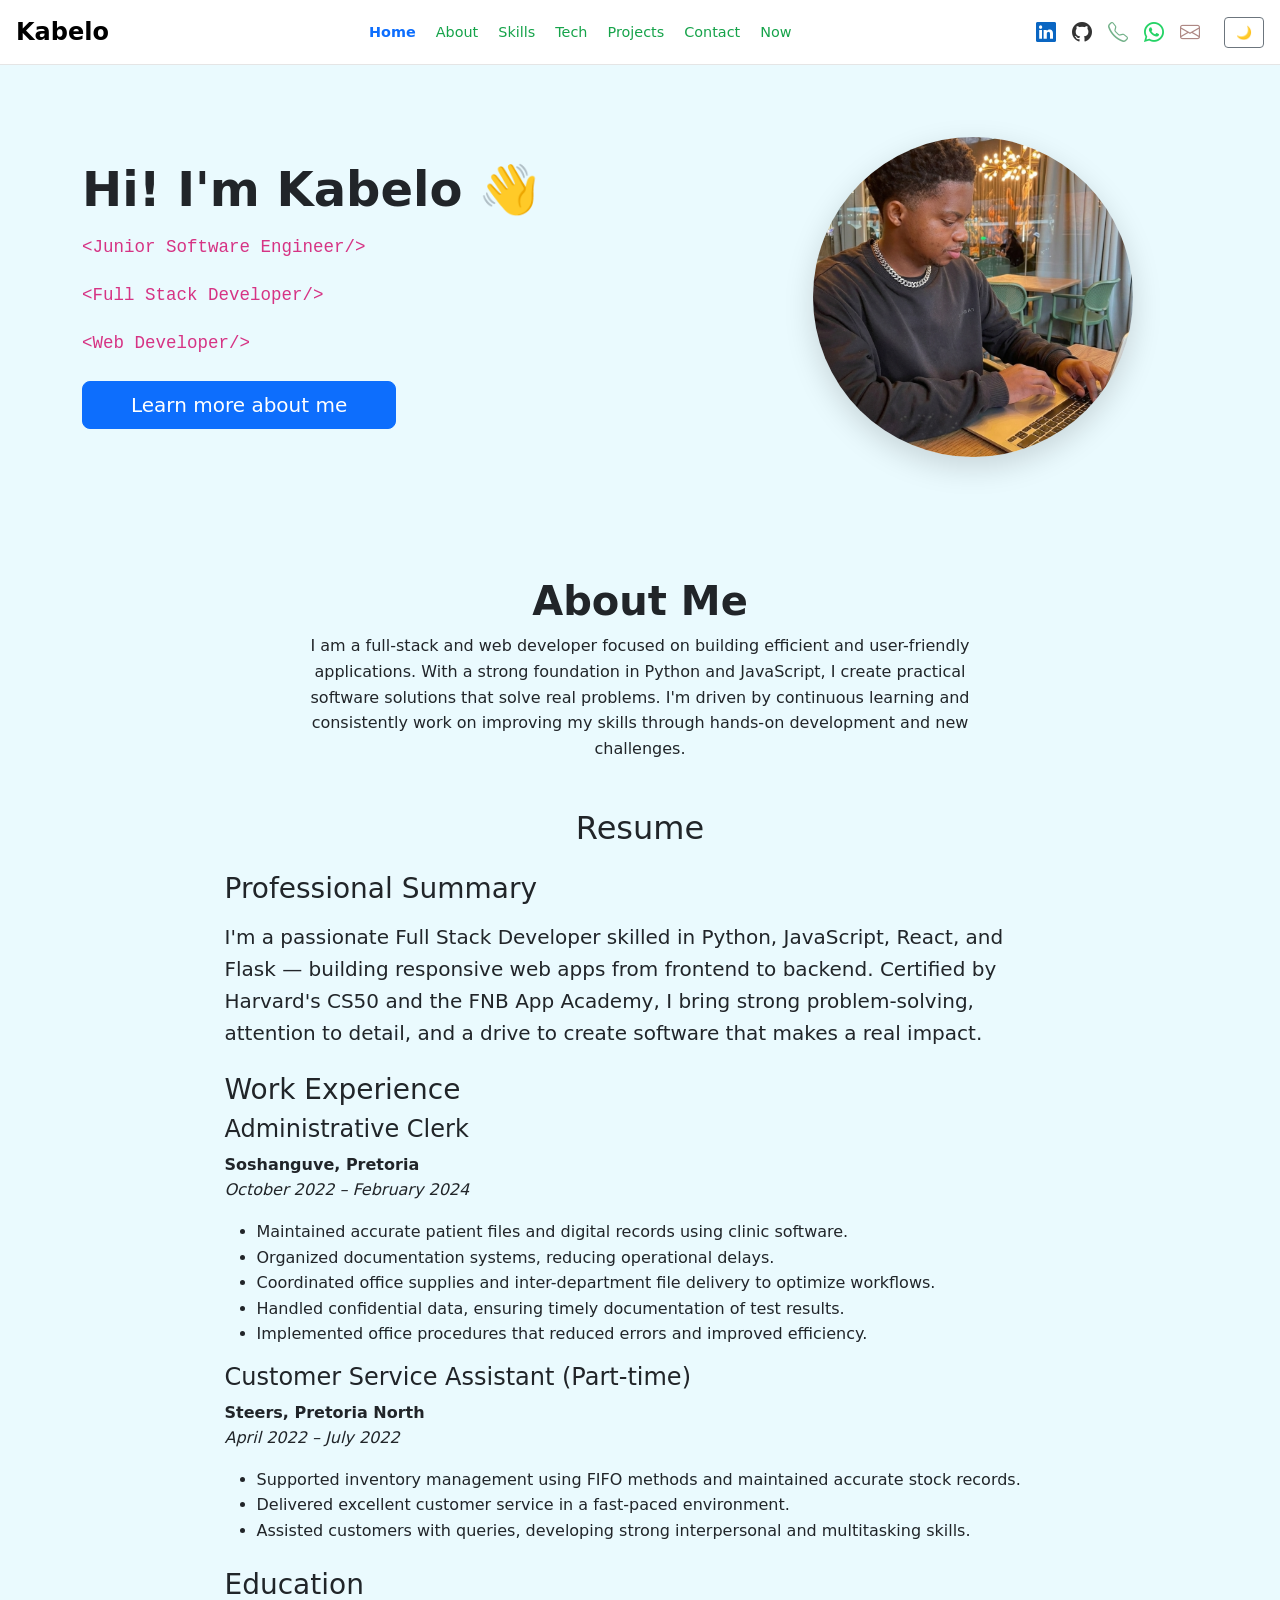
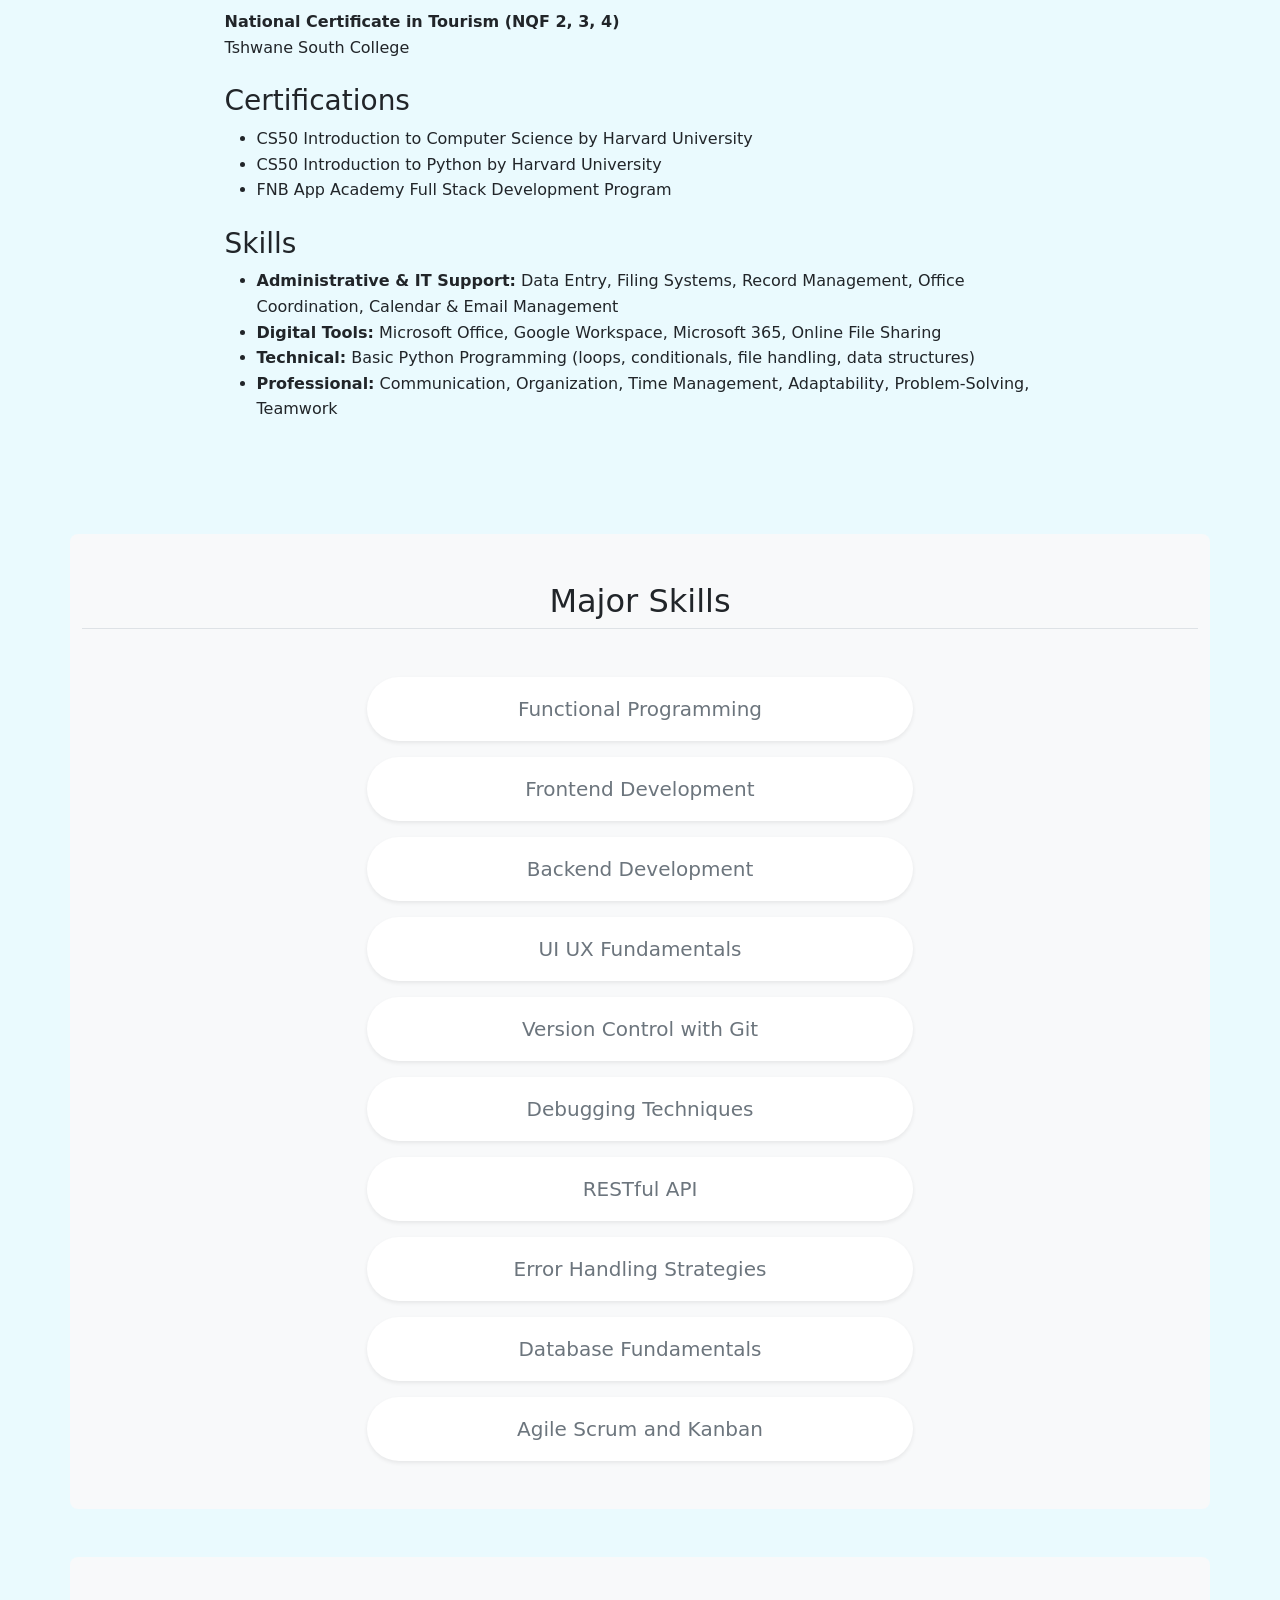
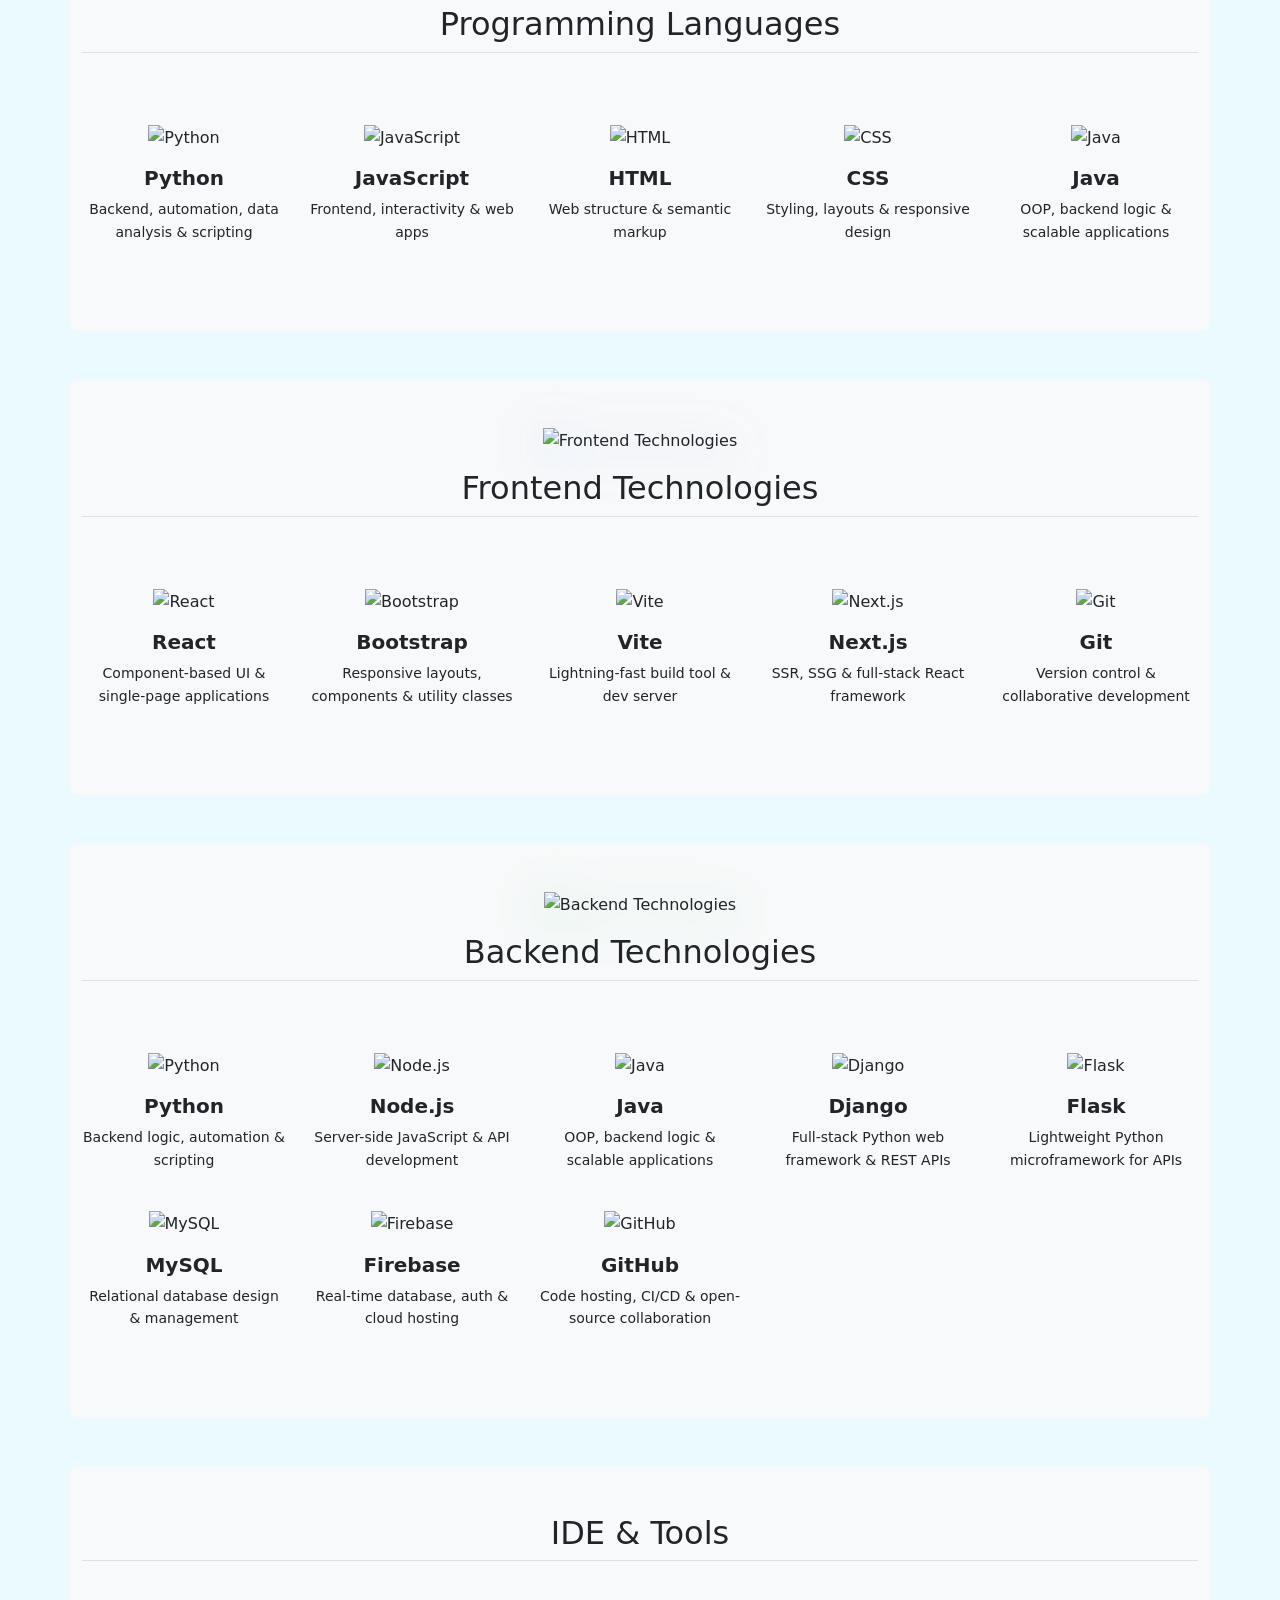
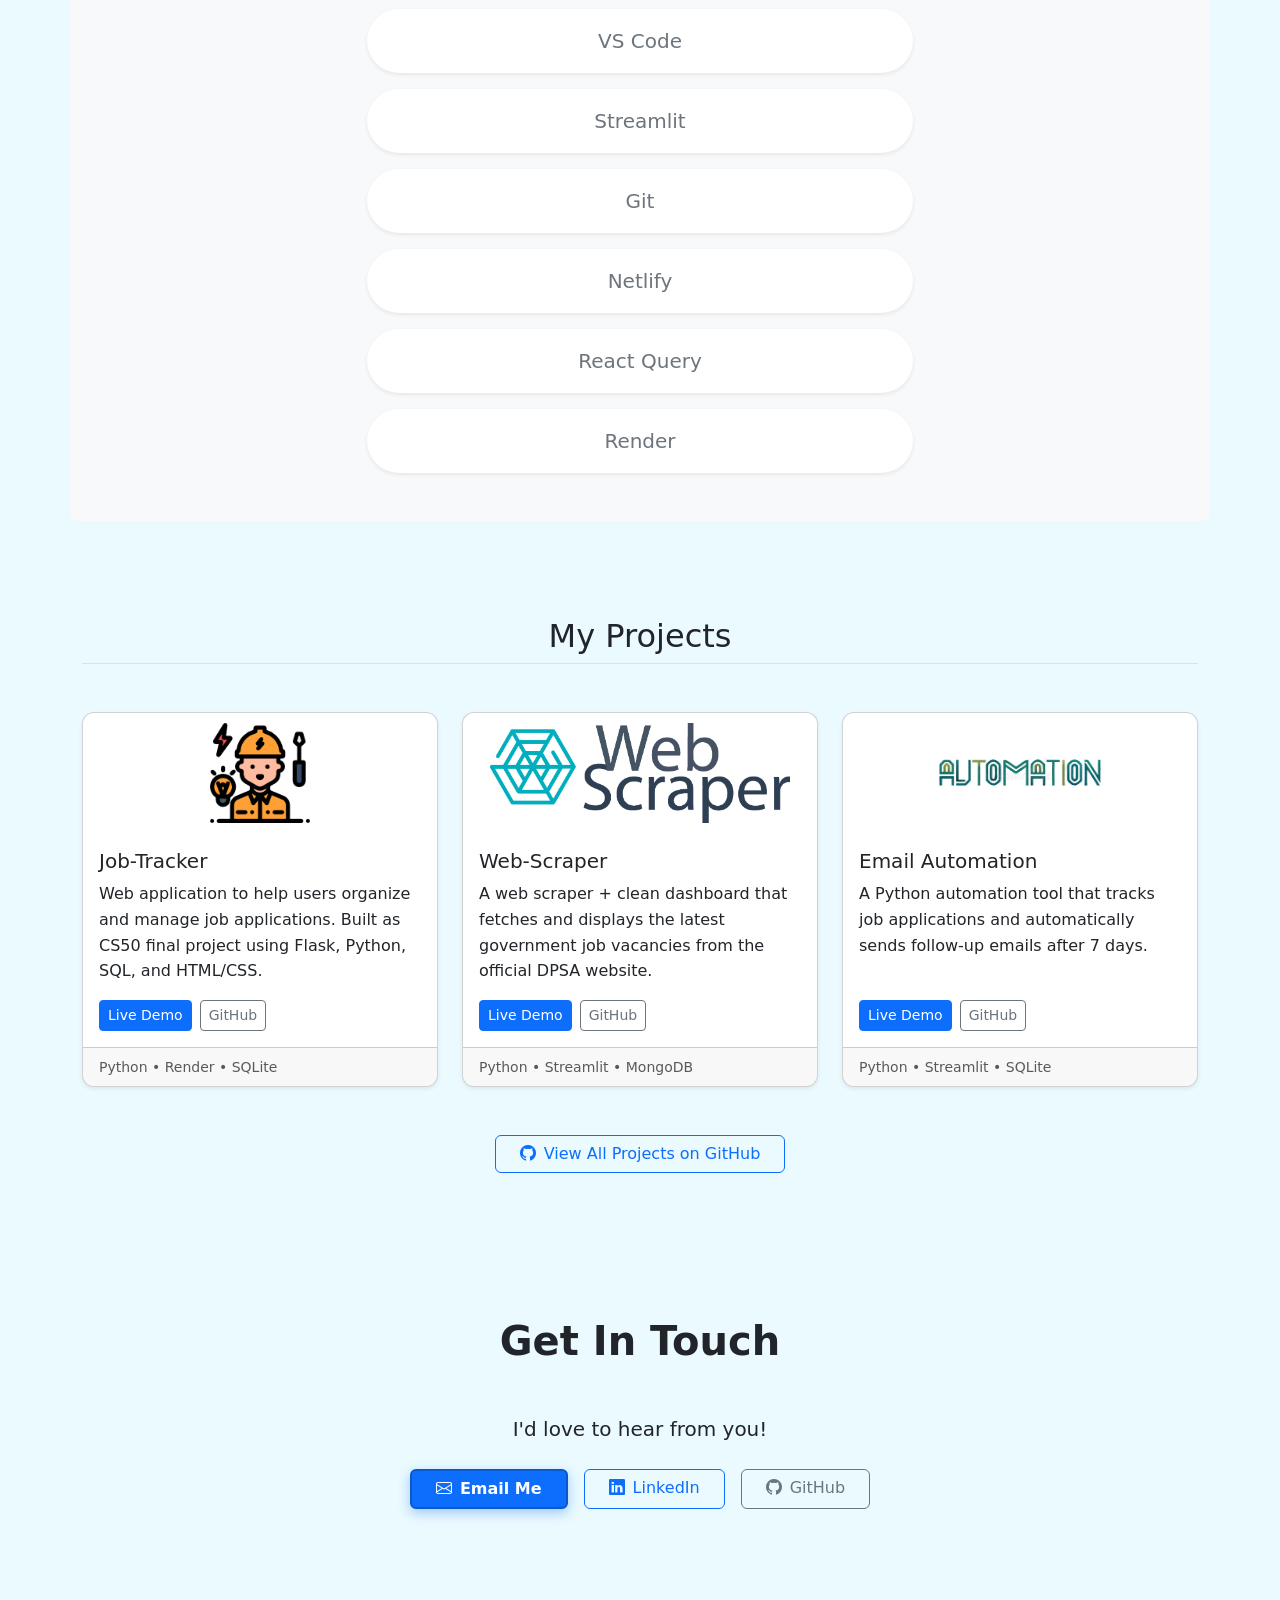
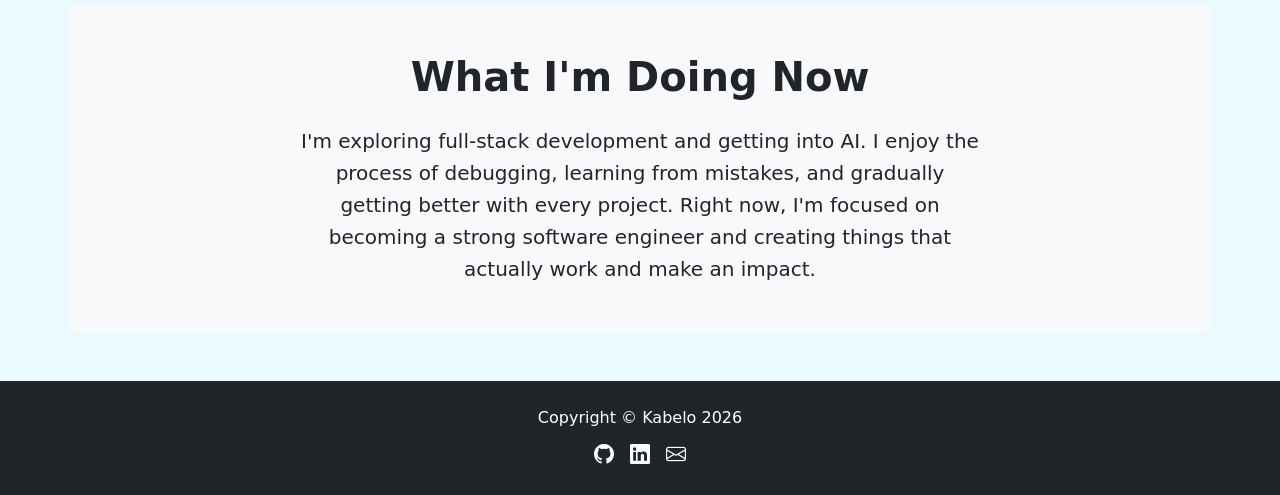
==== commit 03dcecb3: "Updated professional summary" ====
--- a/index.html
+++ b/index.html
@@ -43,8 +43,19 @@
               style="color: #333"
               ><i class="bi bi-github fs-5"></i
             ></a>
-          </div>
-
+            <a href="tel:+27611937552" style="color: hsl(142, 29%, 57%)"
+              ><i class="bi bi-telephone fs-5"></i
+            ></a>
+            <a
+              href="https://wa.me/27611937552"
+              target="_blank"
+              style="color: #25d366"
+              ><i class="bi bi-whatsapp fs-5"></i
+            ></a>
+            <a href="mailto:kabelon03@gmail.com" style="color: #ea4335"
+              ><i class="bi bi-envelope fs-5"></i
+            ></a>
+          </div>
           <!-- Hamburger -->
           <button
             class="navbar-toggler border-0"
@@ -176,11 +187,12 @@
 
             <h3>Professional Summary</h3>
             <p class="lead">
-              I'm an Administrative Professional with a strong foundation in
-              data entry, records management, and office support. Proficient in
-              Microsoft Office, Google Workspace, and data management systems.
-              Recently completed Harvard's CS50 Python programming course,
-              adding technical depth to my IT support skills.
+              <p class="lead">
+  I'm a passionate Full Stack Developer skilled in Python, JavaScript, React, 
+  and Flask — building responsive web apps from frontend to backend. Certified 
+  by Harvard's CS50 and the FNB App Academy, I bring strong problem-solving, 
+  attention to detail, and a drive to create software that makes a real impact.
+</p>
             </p>
 
             <h3 class="mt-4">Work Experience</h3>
--- a/styles.css
+++ b/styles.css
@@ -69,10 +69,13 @@
 
 /* Hamburger nav collapses cleanly on mobile */
 .navbar-brand {
-  font-size: 1.25rem;
-  font-weight: 700;
-}
-
+  color: #000000 !important;
+  transition: color 0.3s ease;
+}
+
+.dark-mode .navbar-brand {
+  color: #ffffff !important;
+}
 /* Nav links */
 .nav-link {
   position: relative;
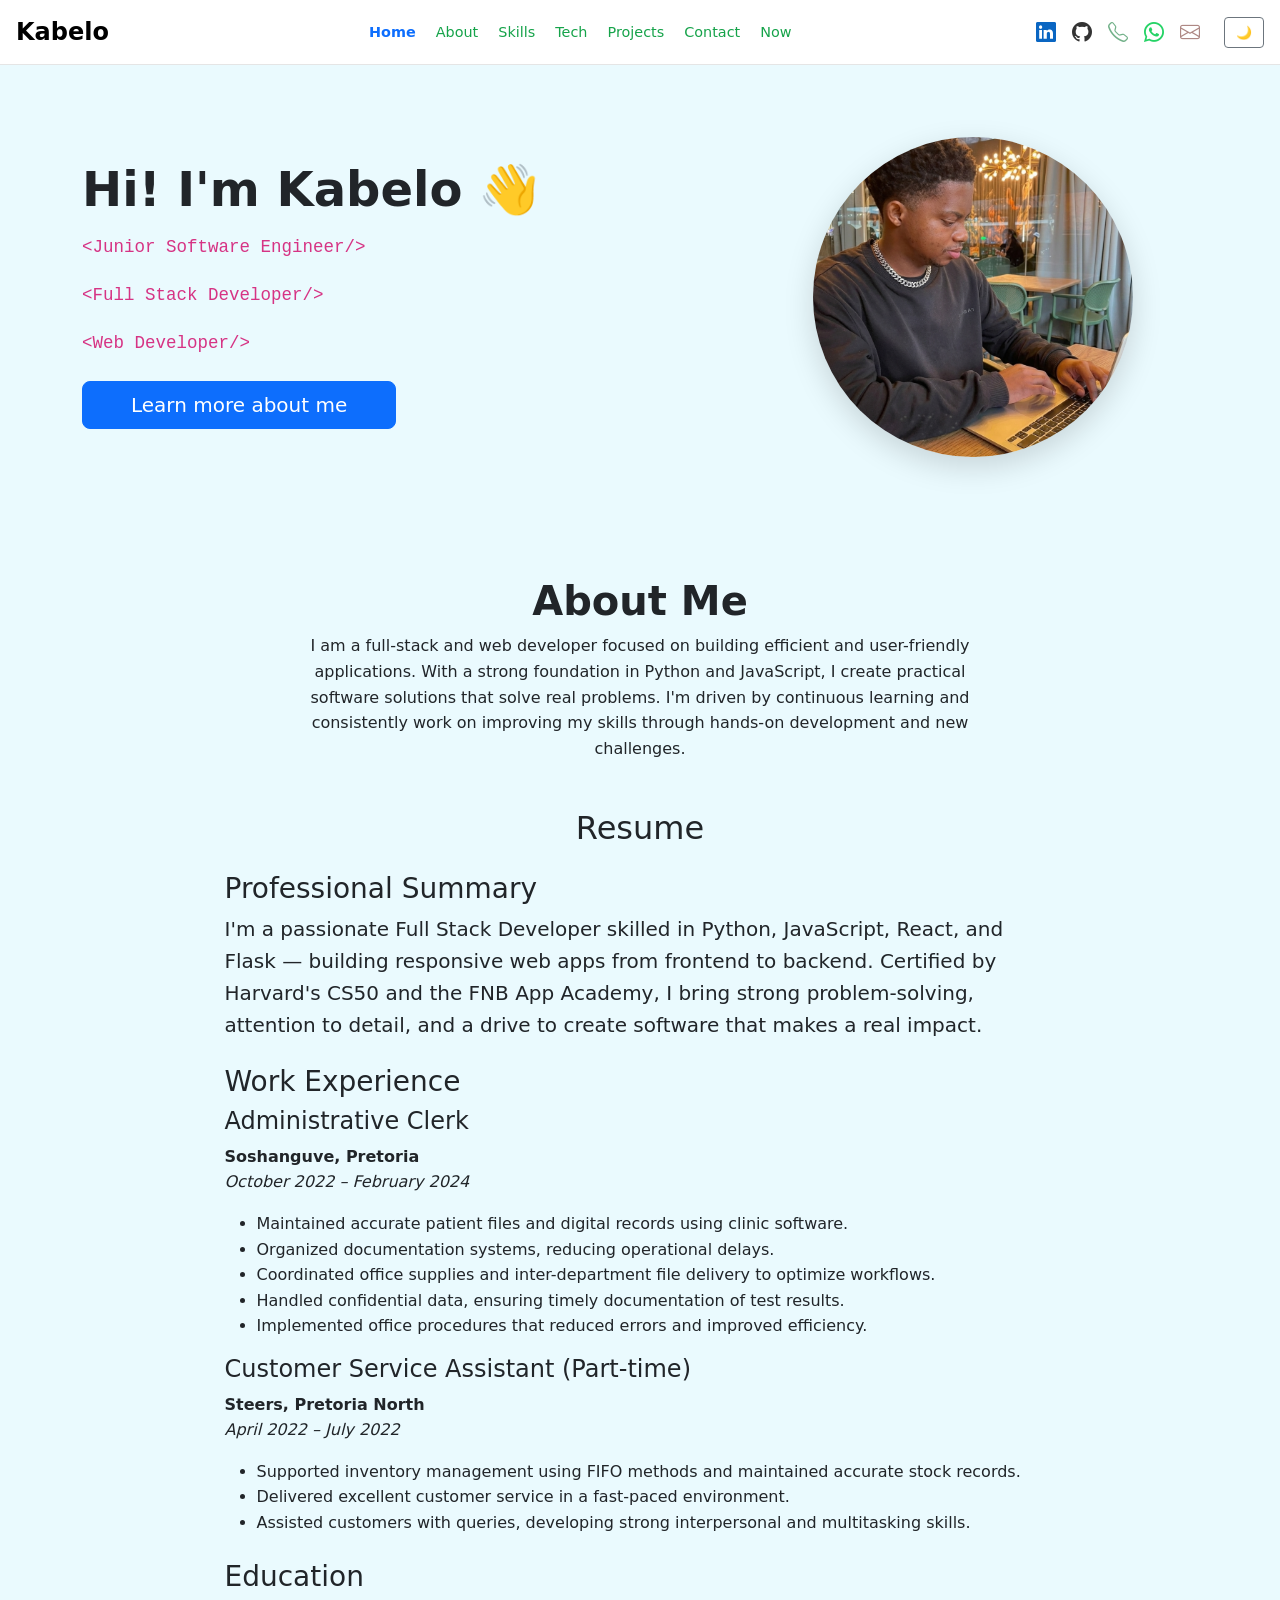
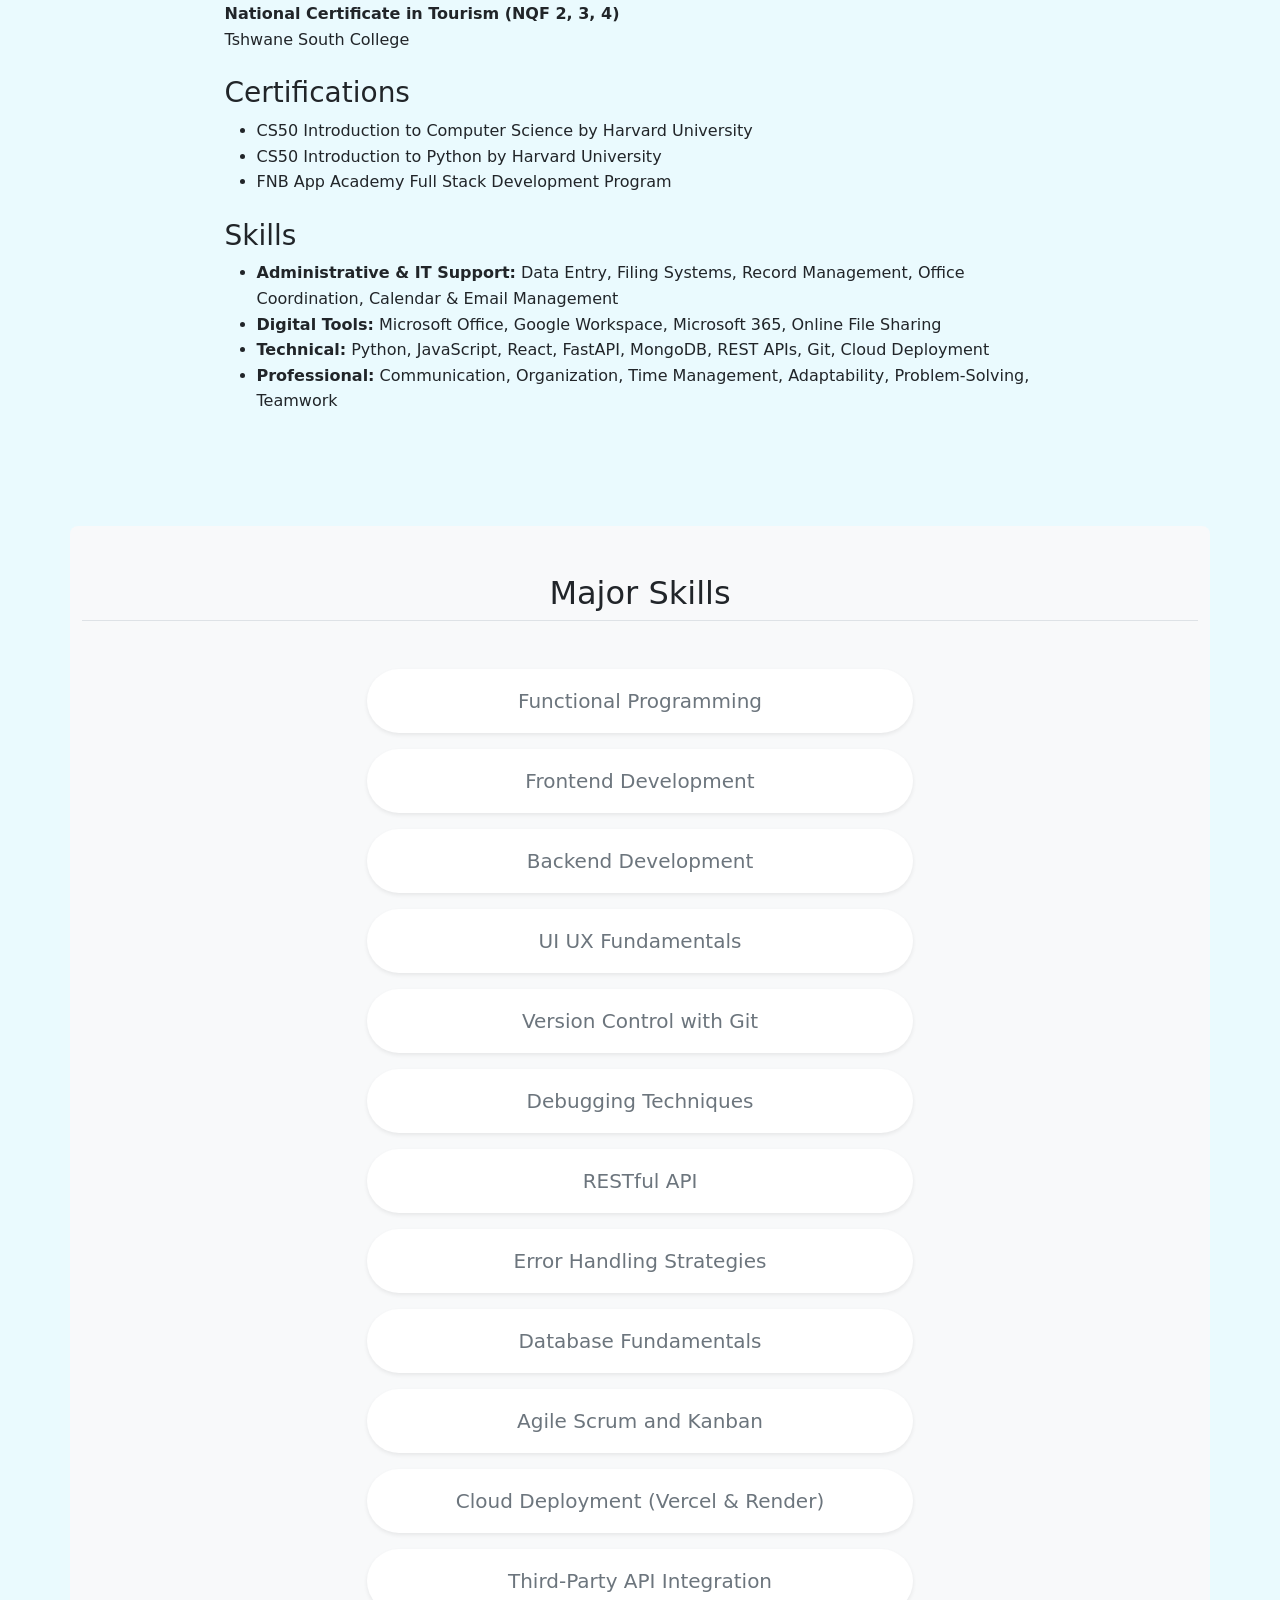
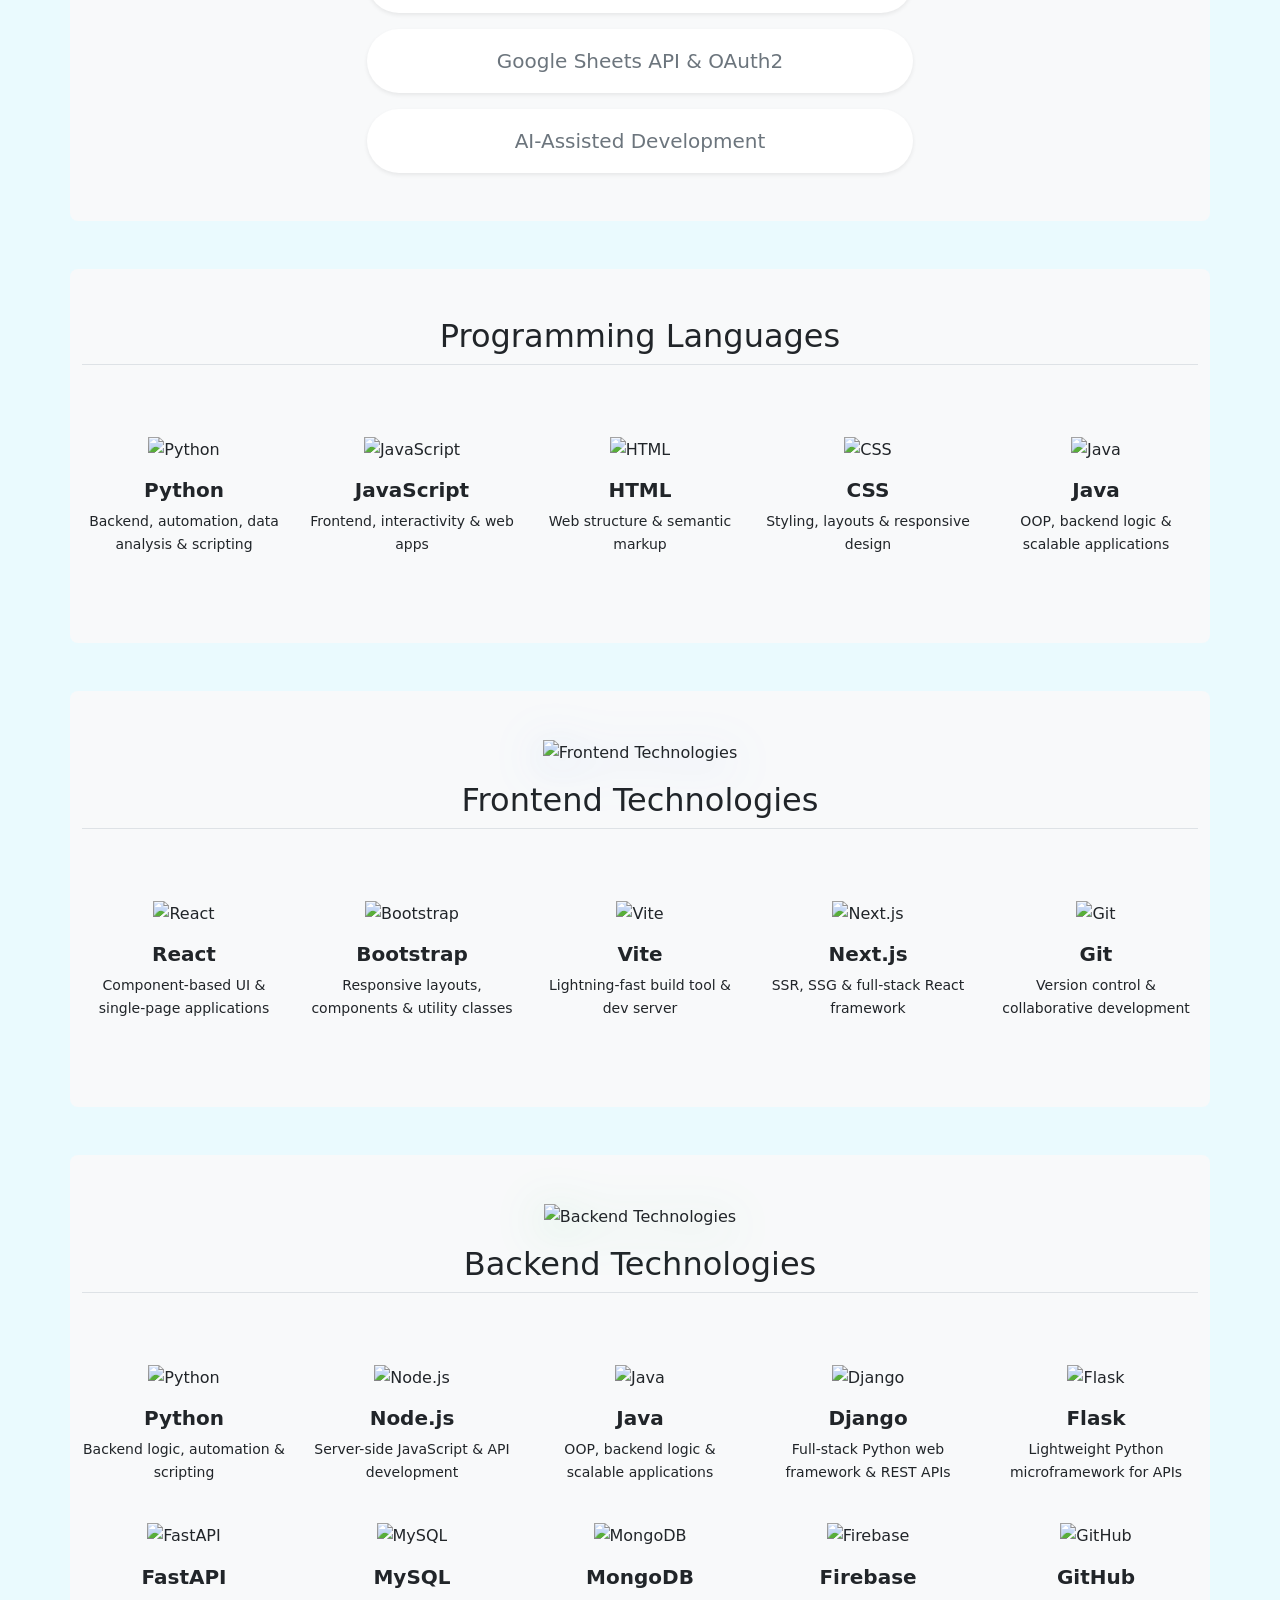
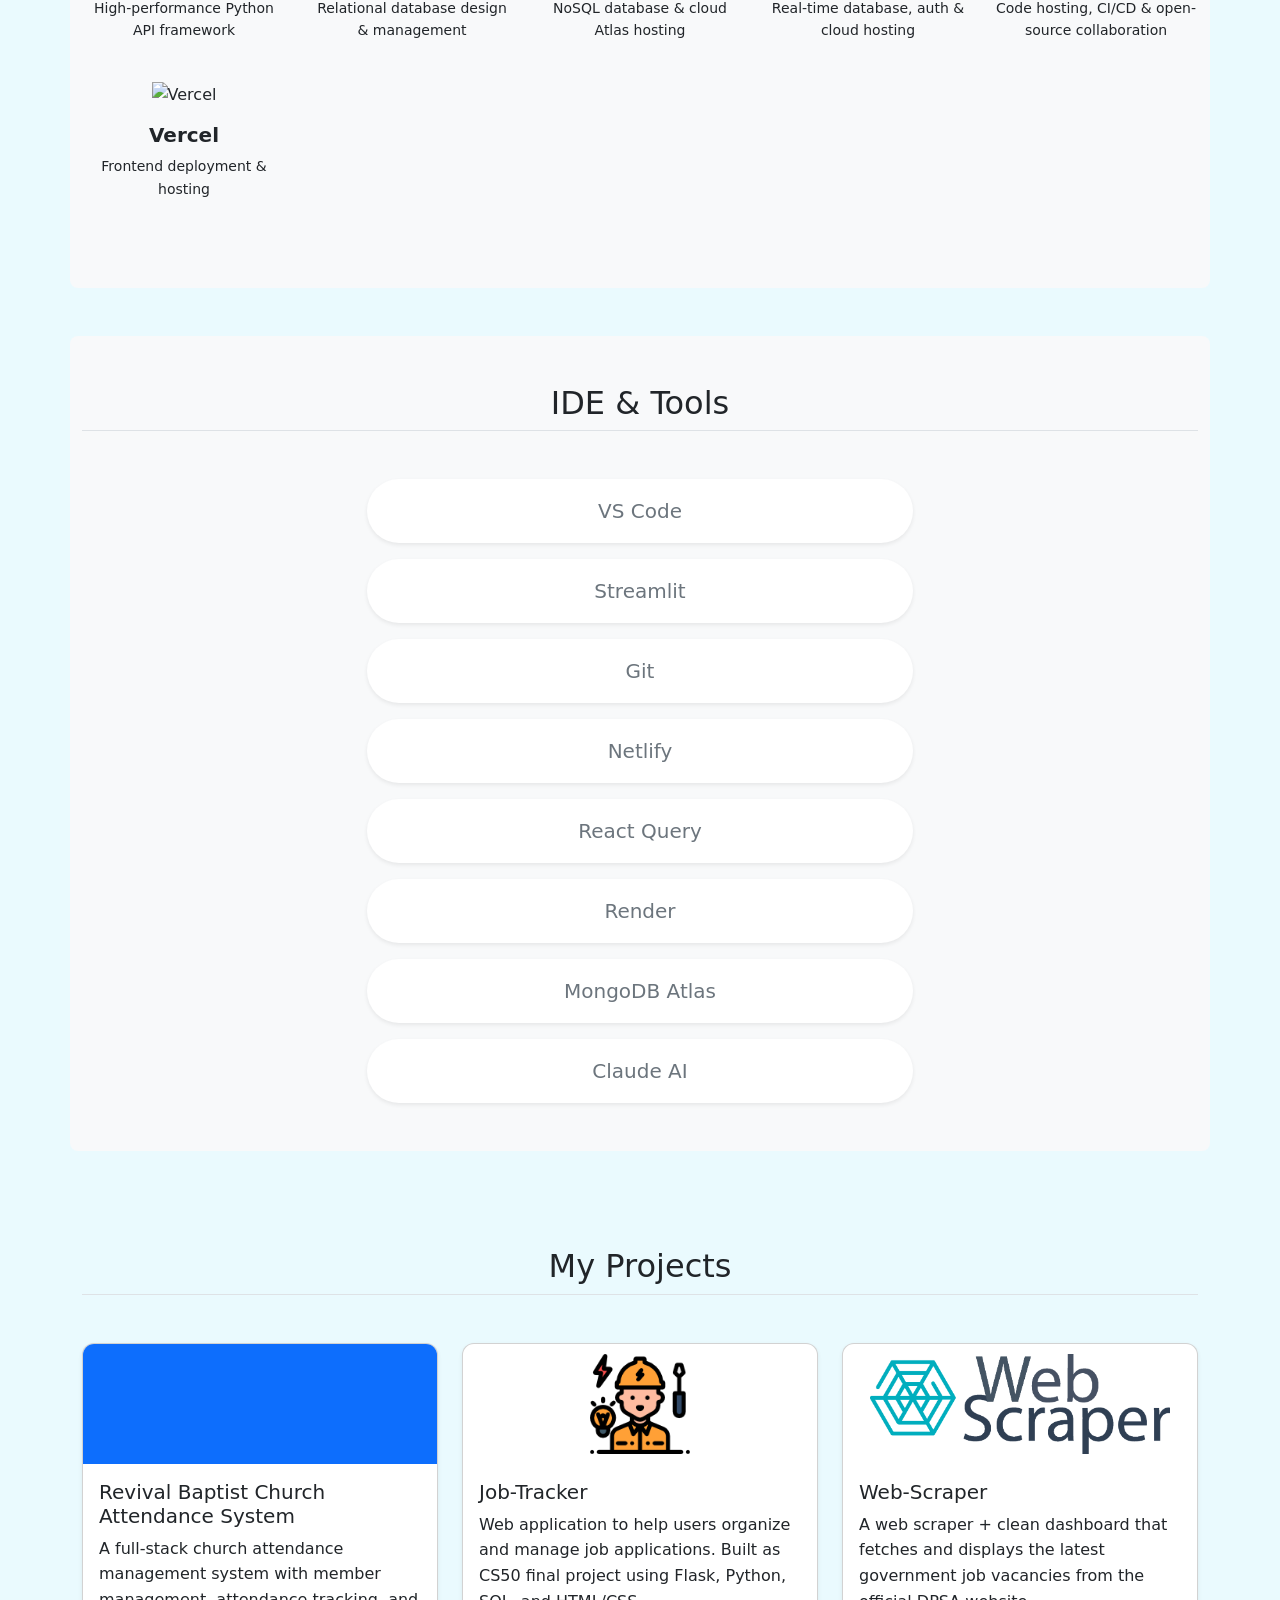
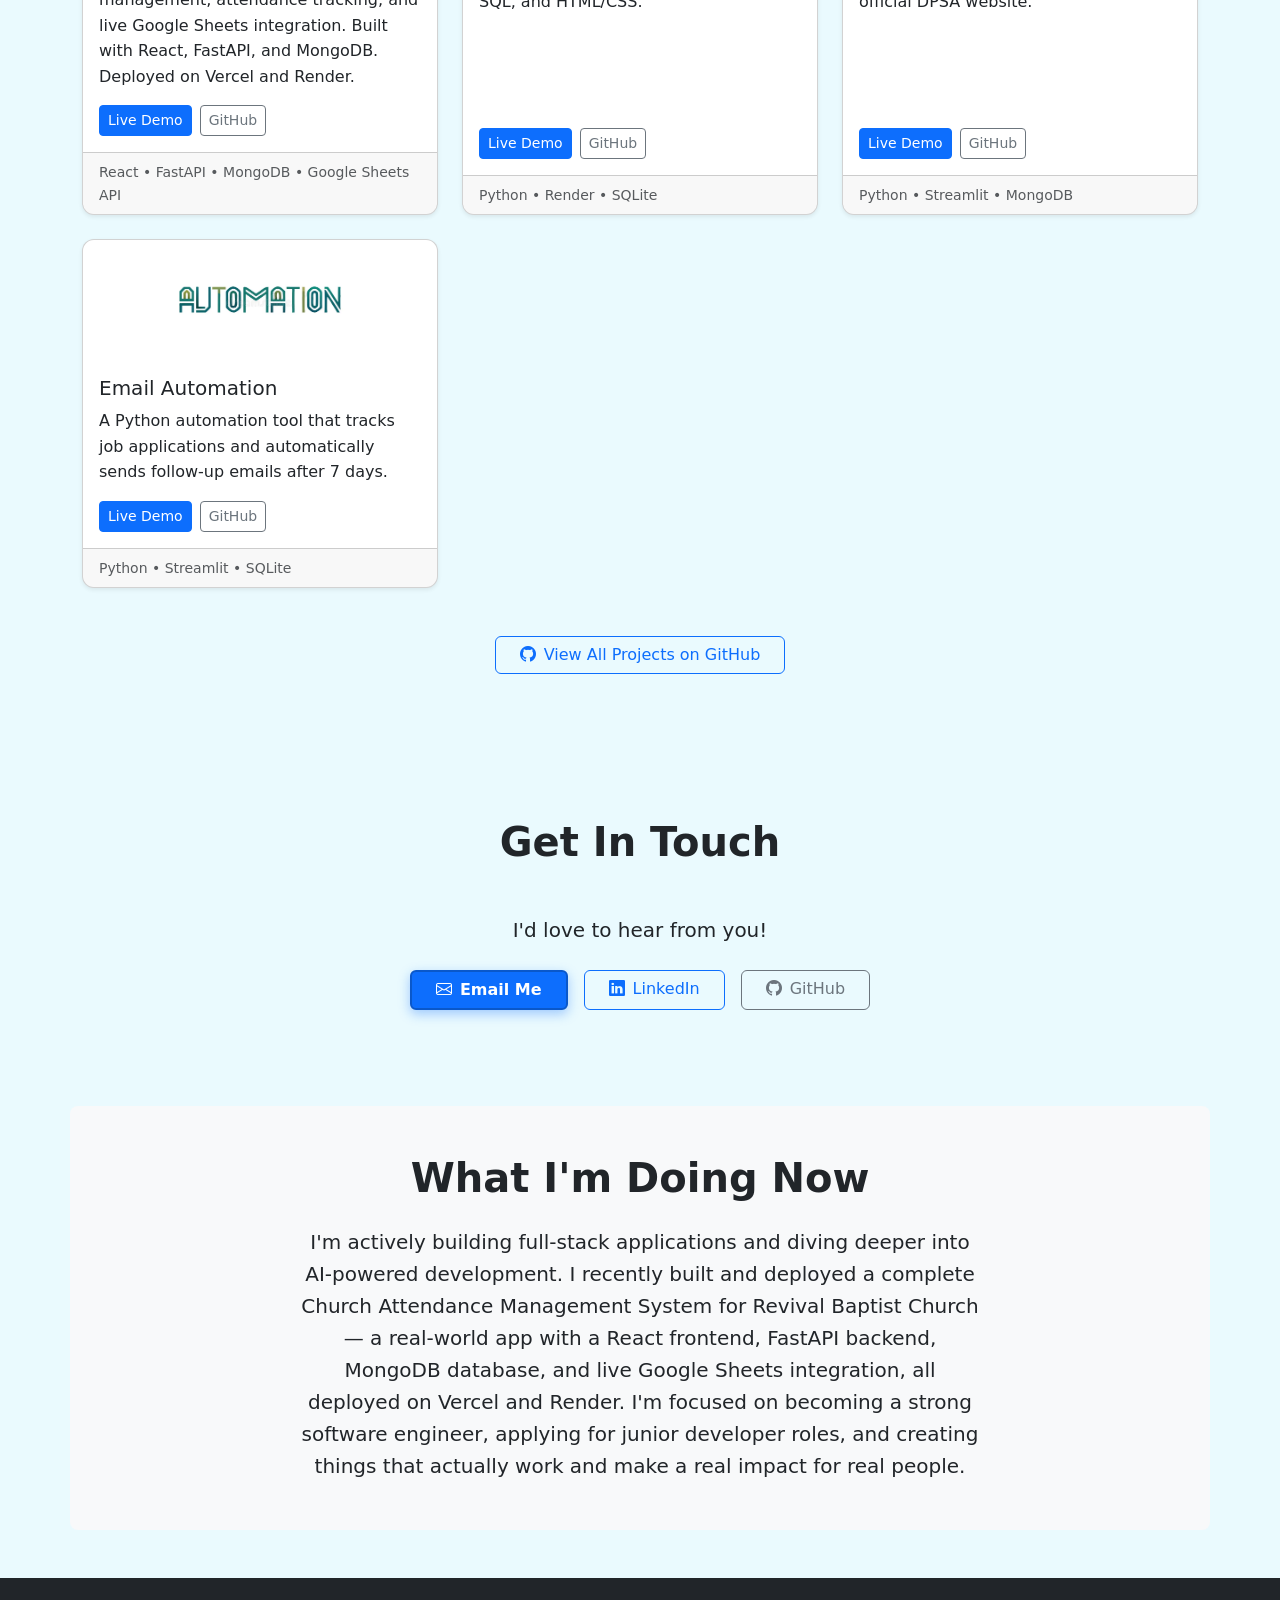
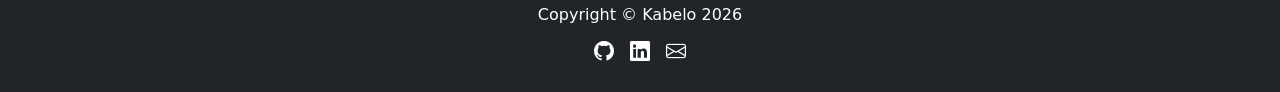
==== commit 036122e3: "Updtated website" ====
--- a/index.html
+++ b/index.html
@@ -5,17 +5,11 @@
     <meta name="viewport" content="width=device-width, initial-scale=1.0" />
 
     <!-- Bootstrap -->
-    <link
-      href="https://cdn.jsdelivr.net/npm/bootstrap@5.3.3/dist/css/bootstrap.min.css"
-      rel="stylesheet"
-    />
+    <link href="https://cdn.jsdelivr.net/npm/bootstrap@5.3.3/dist/css/bootstrap.min.css" rel="stylesheet" />
     <script src="https://cdn.jsdelivr.net/npm/bootstrap@5.3.3/dist/js/bootstrap.bundle.min.js"></script>
 
     <!-- Bootstrap Icons -->
-    <link
-      href="https://cdn.jsdelivr.net/npm/bootstrap-icons@1.11.3/font/bootstrap-icons.min.css"
-      rel="stylesheet"
-    />
+    <link href="https://cdn.jsdelivr.net/npm/bootstrap-icons@1.11.3/font/bootstrap-icons.min.css" rel="stylesheet" />
 
     <link href="styles.css" rel="stylesheet" />
     <title>Kabelo</title>
@@ -31,112 +25,43 @@
 
           <!-- Social icons — always visible top right on mobile -->
           <div class="d-flex align-items-center gap-2 ms-auto me-2 d-lg-none">
-            <a
-              href="https://www.linkedin.com/in/kabelo-nkabinde-63865b240/"
-              target="_blank"
-              style="color: #0a66c2"
-              ><i class="bi bi-linkedin fs-5"></i
-            ></a>
-            <a
-              href="https://github.com/kabelon03"
-              target="_blank"
-              style="color: #333"
-              ><i class="bi bi-github fs-5"></i
-            ></a>
-            <a href="tel:+27611937552" style="color: hsl(142, 29%, 57%)"
-              ><i class="bi bi-telephone fs-5"></i
-            ></a>
-            <a
-              href="https://wa.me/27611937552"
-              target="_blank"
-              style="color: #25d366"
-              ><i class="bi bi-whatsapp fs-5"></i
-            ></a>
-            <a href="mailto:kabelon03@gmail.com" style="color: #ea4335"
-              ><i class="bi bi-envelope fs-5"></i
-            ></a>
-          </div>
+            <a href="https://www.linkedin.com/in/kabelo-nkabinde-63865b240/" target="_blank" style="color: #0a66c2"><i class="bi bi-linkedin fs-5"></i></a>
+            <a href="https://github.com/kabelon03" target="_blank" style="color: #333"><i class="bi bi-github fs-5"></i></a>
+            <a href="tel:+27611937552" style="color: hsl(142, 29%, 57%)"><i class="bi bi-telephone fs-5"></i></a>
+            <a href="https://wa.me/27611937552" target="_blank" style="color: #25d366"><i class="bi bi-whatsapp fs-5"></i></a>
+            <a href="mailto:kabelon03@gmail.com" style="color: #ea4335"><i class="bi bi-envelope fs-5"></i></a>
+          </div>
+
           <!-- Hamburger -->
-          <button
-            class="navbar-toggler border-0"
-            type="button"
-            data-bs-toggle="collapse"
-            data-bs-target="#mainNav"
-            aria-controls="mainNav"
-            aria-expanded="false"
-            aria-label="Toggle navigation"
-          >
+          <button class="navbar-toggler border-0" type="button" data-bs-toggle="collapse" data-bs-target="#mainNav" aria-controls="mainNav" aria-expanded="false" aria-label="Toggle navigation">
             <span class="navbar-toggler-icon"></span>
           </button>
 
           <!-- Nav links -->
           <div class="collapse navbar-collapse" id="mainNav">
             <ul class="navbar-nav mx-auto gap-1">
-              <li class="nav-item">
-                <a class="nav-link" href="#home">Home</a>
-              </li>
-              <li class="nav-item">
-                <a class="nav-link" href="#about">About</a>
-              </li>
-              <li class="nav-item">
-                <a class="nav-link" href="#major-skills">Skills</a>
-              </li>
-              <li class="nav-item">
-                <a class="nav-link" href="#technologies">Tech</a>
-              </li>
-              <li class="nav-item">
-                <a class="nav-link" href="#projects">Projects</a>
-              </li>
-              <li class="nav-item">
-                <a class="nav-link" href="#contact">Contact</a>
-              </li>
+              <li class="nav-item"><a class="nav-link" href="#home">Home</a></li>
+              <li class="nav-item"><a class="nav-link" href="#about">About</a></li>
+              <li class="nav-item"><a class="nav-link" href="#major-skills">Skills</a></li>
+              <li class="nav-item"><a class="nav-link" href="#technologies">Tech</a></li>
+              <li class="nav-item"><a class="nav-link" href="#projects">Projects</a></li>
+              <li class="nav-item"><a class="nav-link" href="#contact">Contact</a></li>
               <li class="nav-item"><a class="nav-link" href="#now">Now</a></li>
             </ul>
 
             <!-- Desktop social icons + dark mode -->
             <div class="d-none d-lg-flex align-items-center gap-3">
-              <a
-                href="https://www.linkedin.com/in/kabelo-nkabinde-63865b240/"
-                target="_blank"
-                style="color: #0a66c2"
-                ><i class="bi bi-linkedin fs-5"></i
-              ></a>
-              <a
-                href="https://github.com/kabelon03"
-                target="_blank"
-                style="color: #333"
-                ><i class="bi bi-github fs-5"></i
-              ></a>
-              <a href="tel:+27611937552" style="color: hsl(142, 29%, 57%)"
-                ><i class="bi bi-telephone fs-5"></i
-              ></a>
-              <a
-                href="https://wa.me/27611937552"
-                target="_blank"
-                style="color: #25d366"
-                ><i class="bi bi-whatsapp fs-5"></i
-              ></a>
-              <a
-                href="mailto:kabelon03@gmail.com"
-                style="color: hsl(6, 21%, 60%)"
-                ><i class="bi bi-envelope fs-5"></i
-              ></a>
-              <button
-                id="darkModeBtn"
-                class="btn btn-outline-secondary btn-sm ms-2"
-              >
-                🌙
-              </button>
+              <a href="https://www.linkedin.com/in/kabelo-nkabinde-63865b240/" target="_blank" style="color: #0a66c2"><i class="bi bi-linkedin fs-5"></i></a>
+              <a href="https://github.com/kabelon03" target="_blank" style="color: #333"><i class="bi bi-github fs-5"></i></a>
+              <a href="tel:+27611937552" style="color: hsl(142, 29%, 57%)"><i class="bi bi-telephone fs-5"></i></a>
+              <a href="https://wa.me/27611937552" target="_blank" style="color: #25d366"><i class="bi bi-whatsapp fs-5"></i></a>
+              <a href="mailto:kabelon03@gmail.com" style="color: hsl(6, 21%, 60%)"><i class="bi bi-envelope fs-5"></i></a>
+              <button id="darkModeBtn" class="btn btn-outline-secondary btn-sm ms-2">🌙</button>
             </div>
 
             <!-- Mobile dark mode button -->
             <div class="d-lg-none mt-2 pb-2">
-              <button
-                id="darkModeBtnMobile"
-                class="btn btn-outline-secondary btn-sm w-100"
-              >
-                🌙 Dark Mode
-              </button>
+              <button id="darkModeBtnMobile" class="btn btn-outline-secondary btn-sm w-100">🌙 Dark Mode</button>
             </div>
           </div>
         </div>
@@ -148,21 +73,14 @@
       <section id="home" class="container my-5">
         <div class="row flex-lg-row-reverse align-items-center g-4 py-4">
           <div class="col-10 col-sm-8 col-lg-5 mx-auto mx-lg-0 text-center">
-            <img
-              src="image/1766312617840.jpg"
-              class="profile-photo img-fluid"
-              alt="Picture of Kabelo"
-              loading="lazy"
-            />
+            <img src="image/1766312617840.jpg" class="profile-photo img-fluid" alt="Picture of Kabelo" loading="lazy" />
           </div>
           <div class="col-lg-7 text-center text-lg-start">
             <h1 class="display-5 fw-bold lh-1 mb-3">Hi! I'm Kabelo 👋</h1>
             <p class="lead"><code>&lt;Junior Software Engineer/&gt;</code></p>
             <p class="lead"><code>&lt;Full Stack Developer/&gt;</code></p>
             <p class="lead"><code>&lt;Web Developer/&gt;</code></p>
-            <a href="#about" class="btn btn-primary btn-lg px-5 mt-2"
-              >Learn more about me</a
-            >
+            <a href="#about" class="btn btn-primary btn-lg px-5 mt-2">Learn more about me</a>
           </div>
         </div>
       </section>
@@ -172,12 +90,7 @@
         <div class="text-center mb-5">
           <h2 class="display-6 fw-bold">About Me</h2>
           <p class="mx-auto" style="max-width: 680px">
-            I am a full-stack and web developer focused on building efficient
-            and user-friendly applications. With a strong foundation in Python
-            and JavaScript, I create practical software solutions that solve
-            real problems. I'm driven by continuous learning and consistently
-            work on improving my skills through hands-on development and new
-            challenges.
+            I am a full-stack and web developer focused on building efficient and user-friendly applications. With a strong foundation in Python and JavaScript, I create practical software solutions that solve real problems. I'm driven by continuous learning and consistently work on improving my skills through hands-on development and new challenges.
           </p>
         </div>
 
@@ -187,98 +100,44 @@
 
             <h3>Professional Summary</h3>
             <p class="lead">
-              <p class="lead">
-  I'm a passionate Full Stack Developer skilled in Python, JavaScript, React, 
-  and Flask — building responsive web apps from frontend to backend. Certified 
-  by Harvard's CS50 and the FNB App Academy, I bring strong problem-solving, 
-  attention to detail, and a drive to create software that makes a real impact.
-</p>
+              I'm a passionate Full Stack Developer skilled in Python, JavaScript, React, and Flask — building responsive web apps from frontend to backend. Certified by Harvard's CS50 and the FNB App Academy, I bring strong problem-solving, attention to detail, and a drive to create software that makes a real impact.
             </p>
 
             <h3 class="mt-4">Work Experience</h3>
             <h4>Administrative Clerk</h4>
-            <p>
-              <strong>Soshanguve, Pretoria</strong> <br /><em
-                >October 2022 – February 2024</em
-              >
-            </p>
+            <p><strong>Soshanguve, Pretoria</strong> <br /><em>October 2022 – February 2024</em></p>
             <ul>
-              <li>
-                Maintained accurate patient files and digital records using
-                clinic software.
-              </li>
-              <li>
-                Organized documentation systems, reducing operational delays.
-              </li>
-              <li>
-                Coordinated office supplies and inter-department file delivery
-                to optimize workflows.
-              </li>
-              <li>
-                Handled confidential data, ensuring timely documentation of test
-                results.
-              </li>
-              <li>
-                Implemented office procedures that reduced errors and improved
-                efficiency.
-              </li>
+              <li>Maintained accurate patient files and digital records using clinic software.</li>
+              <li>Organized documentation systems, reducing operational delays.</li>
+              <li>Coordinated office supplies and inter-department file delivery to optimize workflows.</li>
+              <li>Handled confidential data, ensuring timely documentation of test results.</li>
+              <li>Implemented office procedures that reduced errors and improved efficiency.</li>
             </ul>
 
             <h4 class="mt-3">Customer Service Assistant (Part-time)</h4>
-            <p>
-              <strong>Steers, Pretoria North</strong> <br /><em
-                >April 2022 – July 2022</em
-              >
-            </p>
+            <p><strong>Steers, Pretoria North</strong> <br /><em>April 2022 – July 2022</em></p>
             <ul>
-              <li>
-                Supported inventory management using FIFO methods and maintained
-                accurate stock records.
-              </li>
-              <li>
-                Delivered excellent customer service in a fast-paced
-                environment.
-              </li>
-              <li>
-                Assisted customers with queries, developing strong interpersonal
-                and multitasking skills.
-              </li>
+              <li>Supported inventory management using FIFO methods and maintained accurate stock records.</li>
+              <li>Delivered excellent customer service in a fast-paced environment.</li>
+              <li>Assisted customers with queries, developing strong interpersonal and multitasking skills.</li>
             </ul>
 
             <h3 class="mt-4">Education</h3>
-            <p>
-              <strong>National Certificate in Tourism (NQF 2, 3, 4)</strong
-              ><br />Tshwane South College
-            </p>
+            <p><strong>National Certificate in Tourism (NQF 2, 3, 4)</strong><br />Tshwane South College</p>
 
             <h3 class="mt-4">Certifications</h3>
             <ul>
-              <li>
-                CS50 Introduction to Computer Science by Harvard University
-              </li>
+              <li>CS50 Introduction to Computer Science by Harvard University</li>
               <li>CS50 Introduction to Python by Harvard University</li>
               <li>FNB App Academy Full Stack Development Program</li>
             </ul>
 
             <h3 class="mt-4">Skills</h3>
             <ul>
-              <li>
-                <strong>Administrative & IT Support:</strong> Data Entry, Filing
-                Systems, Record Management, Office Coordination, Calendar &
-                Email Management
-              </li>
-              <li>
-                <strong>Digital Tools:</strong> Microsoft Office, Google
-                Workspace, Microsoft 365, Online File Sharing
-              </li>
-              <li>
-                <strong>Technical:</strong> Basic Python Programming (loops,
-                conditionals, file handling, data structures)
-              </li>
-              <li>
-                <strong>Professional:</strong> Communication, Organization, Time
-                Management, Adaptability, Problem-Solving, Teamwork
-              </li>
+              <li><strong>Administrative & IT Support:</strong> Data Entry, Filing Systems, Record Management, Office Coordination, Calendar & Email Management</li>
+              <li><strong>Digital Tools:</strong> Microsoft Office, Google Workspace, Microsoft 365, Online File Sharing</li>
+              <li><strong>Technical:</strong> Python, JavaScript, React, FastAPI, MongoDB, REST APIs, Git, Cloud Deployment</li>
+              <li><strong>Professional:</strong> Communication, Organization, Time Management, Adaptability, Problem-Solving, Teamwork</li>
             </ul>
           </div>
         </div>
@@ -290,59 +149,47 @@
         <div class="row justify-content-center">
           <div class="col-12 col-md-8 col-lg-6">
             <div class="d-flex flex-column gap-3">
-              <div
-                class="bg-white rounded-pill text-center py-3 px-4 shadow-sm"
-              >
+              <div class="bg-white rounded-pill text-center py-3 px-4 shadow-sm">
                 <span class="text-secondary fs-5">Functional Programming</span>
               </div>
-              <div
-                class="bg-white rounded-pill text-center py-3 px-4 shadow-sm"
-              >
+              <div class="bg-white rounded-pill text-center py-3 px-4 shadow-sm">
                 <span class="text-secondary fs-5">Frontend Development</span>
               </div>
-              <div
-                class="bg-white rounded-pill text-center py-3 px-4 shadow-sm"
-              >
+              <div class="bg-white rounded-pill text-center py-3 px-4 shadow-sm">
                 <span class="text-secondary fs-5">Backend Development</span>
               </div>
-              <div
-                class="bg-white rounded-pill text-center py-3 px-4 shadow-sm"
-              >
+              <div class="bg-white rounded-pill text-center py-3 px-4 shadow-sm">
                 <span class="text-secondary fs-5">UI UX Fundamentals</span>
               </div>
-              <div
-                class="bg-white rounded-pill text-center py-3 px-4 shadow-sm"
-              >
-                <span class="text-secondary fs-5"
-                  >Version Control with Git</span
-                >
-              </div>
-              <div
-                class="bg-white rounded-pill text-center py-3 px-4 shadow-sm"
-              >
+              <div class="bg-white rounded-pill text-center py-3 px-4 shadow-sm">
+                <span class="text-secondary fs-5">Version Control with Git</span>
+              </div>
+              <div class="bg-white rounded-pill text-center py-3 px-4 shadow-sm">
                 <span class="text-secondary fs-5">Debugging Techniques</span>
               </div>
-              <div
-                class="bg-white rounded-pill text-center py-3 px-4 shadow-sm"
-              >
+              <div class="bg-white rounded-pill text-center py-3 px-4 shadow-sm">
                 <span class="text-secondary fs-5">RESTful API</span>
               </div>
-              <div
-                class="bg-white rounded-pill text-center py-3 px-4 shadow-sm"
-              >
-                <span class="text-secondary fs-5"
-                  >Error Handling Strategies</span
-                >
-              </div>
-              <div
-                class="bg-white rounded-pill text-center py-3 px-4 shadow-sm"
-              >
+              <div class="bg-white rounded-pill text-center py-3 px-4 shadow-sm">
+                <span class="text-secondary fs-5">Error Handling Strategies</span>
+              </div>
+              <div class="bg-white rounded-pill text-center py-3 px-4 shadow-sm">
                 <span class="text-secondary fs-5">Database Fundamentals</span>
               </div>
-              <div
-                class="bg-white rounded-pill text-center py-3 px-4 shadow-sm"
-              >
+              <div class="bg-white rounded-pill text-center py-3 px-4 shadow-sm">
                 <span class="text-secondary fs-5">Agile Scrum and Kanban</span>
+              </div>
+              <div class="bg-white rounded-pill text-center py-3 px-4 shadow-sm">
+                <span class="text-secondary fs-5">Cloud Deployment (Vercel & Render)</span>
+              </div>
+              <div class="bg-white rounded-pill text-center py-3 px-4 shadow-sm">
+                <span class="text-secondary fs-5">Third-Party API Integration</span>
+              </div>
+              <div class="bg-white rounded-pill text-center py-3 px-4 shadow-sm">
+                <span class="text-secondary fs-5">Google Sheets API & OAuth2</span>
+              </div>
+              <div class="bg-white rounded-pill text-center py-3 px-4 shadow-sm">
+                <span class="text-secondary fs-5">AI-Assisted Development</span>
               </div>
             </div>
           </div>
@@ -351,64 +198,30 @@
 
       <!-- ============ PROGRAMMING LANGUAGES ============ -->
       <section id="technologies" class="container my-5 py-5 bg-light rounded-3">
-        <h2 class="pb-2 border-bottom text-center mb-5">
-          Programming Languages
-        </h2>
-        <div
-          class="row g-4 py-4 row-cols-2 row-cols-md-3 row-cols-lg-5 text-center"
-        >
-          <div class="col">
-            <img
-              src="https://upload.wikimedia.org/wikipedia/commons/c/c3/Python-logo-notext.svg"
-              alt="Python"
-              width="75"
-              height="75"
-              class="mb-3 technology-icon"
-            />
+        <h2 class="pb-2 border-bottom text-center mb-5">Programming Languages</h2>
+        <div class="row g-4 py-4 row-cols-2 row-cols-md-3 row-cols-lg-5 text-center">
+          <div class="col">
+            <img src="https://upload.wikimedia.org/wikipedia/commons/c/c3/Python-logo-notext.svg" alt="Python" width="75" height="75" class="mb-3 technology-icon" />
             <h3 class="fs-5 fw-bold">Python</h3>
             <p class="small">Backend, automation, data analysis & scripting</p>
           </div>
           <div class="col">
-            <img
-              src="https://upload.wikimedia.org/wikipedia/commons/6/6a/JavaScript-logo.png"
-              alt="JavaScript"
-              width="75"
-              height="75"
-              class="mb-3 technology-icon"
-            />
+            <img src="https://upload.wikimedia.org/wikipedia/commons/6/6a/JavaScript-logo.png" alt="JavaScript" width="75" height="75" class="mb-3 technology-icon" />
             <h3 class="fs-5 fw-bold">JavaScript</h3>
             <p class="small">Frontend, interactivity & web apps</p>
           </div>
           <div class="col">
-            <img
-              src="https://upload.wikimedia.org/wikipedia/commons/6/61/HTML5_logo_and_wordmark.svg"
-              alt="HTML"
-              width="75"
-              height="75"
-              class="mb-3 technology-icon"
-            />
+            <img src="https://upload.wikimedia.org/wikipedia/commons/6/61/HTML5_logo_and_wordmark.svg" alt="HTML" width="75" height="75" class="mb-3 technology-icon" />
             <h3 class="fs-5 fw-bold">HTML</h3>
             <p class="small">Web structure & semantic markup</p>
           </div>
           <div class="col">
-            <img
-              src="https://upload.wikimedia.org/wikipedia/commons/d/d5/CSS3_logo_and_wordmark.svg"
-              alt="CSS"
-              width="75"
-              height="75"
-              class="mb-3 technology-icon"
-            />
+            <img src="https://upload.wikimedia.org/wikipedia/commons/d/d5/CSS3_logo_and_wordmark.svg" alt="CSS" width="75" height="75" class="mb-3 technology-icon" />
             <h3 class="fs-5 fw-bold">CSS</h3>
             <p class="small">Styling, layouts & responsive design</p>
           </div>
           <div class="col">
-            <img
-              src="https://upload.wikimedia.org/wikipedia/en/3/30/Java_programming_language_logo.svg"
-              alt="Java"
-              width="75"
-              height="75"
-              class="mb-3 technology-icon"
-            />
+            <img src="https://upload.wikimedia.org/wikipedia/en/3/30/Java_programming_language_logo.svg" alt="Java" width="75" height="75" class="mb-3 technology-icon" />
             <h3 class="fs-5 fw-bold">Java</h3>
             <p class="small">OOP, backend logic & scalable applications</p>
           </div>
@@ -416,82 +229,34 @@
       </section>
 
       <!-- ============ FRONTEND TECHNOLOGIES ============ -->
-      <section
-        id="frontend-technologies"
-        class="container my-5 py-5 bg-light rounded-3"
-      >
+      <section id="frontend-technologies" class="container my-5 py-5 bg-light rounded-3">
         <div class="text-center mb-3">
-          <img
-            src="https://cdn.iconscout.com/icon/premium/png-256-thumb/front-end-programming-icon-svg-download-png-3246491.png?f=webp&w=128"
-            alt="Frontend Technologies"
-            width="100"
-            height="100"
-            style="
-              filter: drop-shadow(0 8px 24px rgba(59, 130, 246, 0.35));
-              animation: floatBot 3s ease-in-out infinite;
-            "
-          />
-        </div>
-        <h2 class="pb-2 border-bottom text-center mb-5">
-          Frontend Technologies
-        </h2>
-        <div
-          class="row g-4 py-4 row-cols-2 row-cols-md-3 row-cols-lg-5 text-center"
-        >
-          <div class="col">
-            <img
-              src="https://upload.wikimedia.org/wikipedia/commons/a/a7/React-icon.svg"
-              alt="React"
-              width="75"
-              height="75"
-              class="mb-3 technology-icon"
-            />
+          <img src="https://cdn.iconscout.com/icon/premium/png-256-thumb/front-end-programming-icon-svg-download-png-3246491.png?f=webp&w=128" alt="Frontend Technologies" width="100" height="100" style="filter: drop-shadow(0 8px 24px rgba(59, 130, 246, 0.35)); animation: floatBot 3s ease-in-out infinite;" />
+        </div>
+        <h2 class="pb-2 border-bottom text-center mb-5">Frontend Technologies</h2>
+        <div class="row g-4 py-4 row-cols-2 row-cols-md-3 row-cols-lg-5 text-center">
+          <div class="col">
+            <img src="https://upload.wikimedia.org/wikipedia/commons/a/a7/React-icon.svg" alt="React" width="75" height="75" class="mb-3 technology-icon" />
             <h3 class="fs-5 fw-bold">React</h3>
             <p class="small">Component-based UI & single-page applications</p>
           </div>
           <div class="col">
-            <img
-              src="https://upload.wikimedia.org/wikipedia/commons/b/b2/Bootstrap_logo.svg"
-              alt="Bootstrap"
-              width="75"
-              height="75"
-              class="mb-3 technology-icon"
-            />
+            <img src="https://upload.wikimedia.org/wikipedia/commons/b/b2/Bootstrap_logo.svg" alt="Bootstrap" width="75" height="75" class="mb-3 technology-icon" />
             <h3 class="fs-5 fw-bold">Bootstrap</h3>
-            <p class="small">
-              Responsive layouts, components & utility classes
-            </p>
-          </div>
-          <div class="col">
-            <img
-              src="https://upload.wikimedia.org/wikipedia/commons/f/f1/Vitejs-logo.svg"
-              alt="Vite"
-              width="75"
-              height="75"
-              class="mb-3 technology-icon"
-            />
+            <p class="small">Responsive layouts, components & utility classes</p>
+          </div>
+          <div class="col">
+            <img src="https://upload.wikimedia.org/wikipedia/commons/f/f1/Vitejs-logo.svg" alt="Vite" width="75" height="75" class="mb-3 technology-icon" />
             <h3 class="fs-5 fw-bold">Vite</h3>
             <p class="small">Lightning-fast build tool & dev server</p>
           </div>
           <div class="col">
-            <img
-              src="https://upload.wikimedia.org/wikipedia/commons/8/8e/Nextjs-logo.svg"
-              alt="Next.js"
-              width="75"
-              height="75"
-              class="mb-3 technology-icon"
-            />
+            <img src="https://upload.wikimedia.org/wikipedia/commons/8/8e/Nextjs-logo.svg" alt="Next.js" width="75" height="75" class="mb-3 technology-icon" />
             <h3 class="fs-5 fw-bold">Next.js</h3>
             <p class="small">SSR, SSG & full-stack React framework</p>
           </div>
           <div class="col">
-            <img
-              src="https://upload.wikimedia.org/wikipedia/commons/e/e0/Git-logo.svg"
-              alt="Git"
-              width="75"
-              height="75"
-              class="mb-3 technology-icon"
-            />
+            <img src="https://upload.wikimedia.org/wikipedia/commons/e/e0/Git-logo.svg" alt="Git" width="75" height="75" class="mb-3 technology-icon" />
             <h3 class="fs-5 fw-bold">Git</h3>
             <p class="small">Version control & collaborative development</p>
           </div>
@@ -499,115 +264,66 @@
       </section>
 
       <!-- ============ BACKEND TECHNOLOGIES ============ -->
-      <section
-        id="backend-technologies"
-        class="container my-5 py-5 bg-light rounded-3"
-      >
+      <section id="backend-technologies" class="container my-5 py-5 bg-light rounded-3">
         <div class="text-center mb-3">
-          <img
-            src="https://cdn.iconscout.com/icon/premium/png-256-thumb/backend-icon-svg-download-png-7602578.png?f=webp&w=128"
-            alt="Backend Technologies"
-            width="100"
-            height="100"
-            style="
-              filter: drop-shadow(0 8px 24px rgba(34, 197, 94, 0.4));
-              animation: floatBot 3s ease-in-out infinite;
-            "
-          />
-        </div>
-        <h2 class="pb-2 border-bottom text-center mb-5">
-          Backend Technologies
-        </h2>
-        <div
-          class="row g-4 py-4 row-cols-2 row-cols-md-3 row-cols-lg-5 text-center"
-        >
-          <div class="col">
-            <img
-              src="https://upload.wikimedia.org/wikipedia/commons/c/c3/Python-logo-notext.svg"
-              alt="Python"
-              width="75"
-              height="75"
-              class="mb-3 technology-icon"
-            />
+          <img src="https://cdn.iconscout.com/icon/premium/png-256-thumb/backend-icon-svg-download-png-7602578.png?f=webp&w=128" alt="Backend Technologies" width="100" height="100" style="filter: drop-shadow(0 8px 24px rgba(34, 197, 94, 0.4)); animation: floatBot 3s ease-in-out infinite;" />
+        </div>
+        <h2 class="pb-2 border-bottom text-center mb-5">Backend Technologies</h2>
+        <div class="row g-4 py-4 row-cols-2 row-cols-md-3 row-cols-lg-5 text-center">
+          <div class="col">
+            <img src="https://upload.wikimedia.org/wikipedia/commons/c/c3/Python-logo-notext.svg" alt="Python" width="75" height="75" class="mb-3 technology-icon" />
             <h3 class="fs-5 fw-bold">Python</h3>
             <p class="small">Backend logic, automation & scripting</p>
           </div>
           <div class="col">
-            <img
-              src="https://upload.wikimedia.org/wikipedia/commons/d/d9/Node.js_logo.svg"
-              alt="Node.js"
-              width="75"
-              height="75"
-              class="mb-3 technology-icon"
-            />
+            <img src="https://upload.wikimedia.org/wikipedia/commons/d/d9/Node.js_logo.svg" alt="Node.js" width="75" height="75" class="mb-3 technology-icon" />
             <h3 class="fs-5 fw-bold">Node.js</h3>
             <p class="small">Server-side JavaScript & API development</p>
           </div>
           <div class="col">
-            <img
-              src="https://upload.wikimedia.org/wikipedia/en/3/30/Java_programming_language_logo.svg"
-              alt="Java"
-              width="75"
-              height="75"
-              class="mb-3 technology-icon"
-            />
+            <img src="https://upload.wikimedia.org/wikipedia/en/3/30/Java_programming_language_logo.svg" alt="Java" width="75" height="75" class="mb-3 technology-icon" />
             <h3 class="fs-5 fw-bold">Java</h3>
             <p class="small">OOP, backend logic & scalable applications</p>
           </div>
           <div class="col">
-            <img
-              src="https://www.vectorlogo.zone/logos/djangoproject/djangoproject-icon.svg"
-              alt="Django"
-              width="75"
-              height="75"
-              class="mb-3 technology-icon"
-            />
+            <img src="https://www.vectorlogo.zone/logos/djangoproject/djangoproject-icon.svg" alt="Django" width="75" height="75" class="mb-3 technology-icon" />
             <h3 class="fs-5 fw-bold">Django</h3>
             <p class="small">Full-stack Python web framework & REST APIs</p>
           </div>
           <div class="col">
-            <img
-              src="https://images.seeklogo.com/logo-png/27/1/flask-logo-png_seeklogo-273085.png"
-              alt="Flask"
-              width="75"
-              height="75"
-              class="mb-3 technology-icon"
-            />
+            <img src="https://images.seeklogo.com/logo-png/27/1/flask-logo-png_seeklogo-273085.png" alt="Flask" width="75" height="75" class="mb-3 technology-icon" />
             <h3 class="fs-5 fw-bold">Flask</h3>
             <p class="small">Lightweight Python microframework for APIs</p>
           </div>
           <div class="col">
-            <img
-              src="https://upload.wikimedia.org/wikipedia/en/d/dd/MySQL_logo.svg"
-              alt="MySQL"
-              width="75"
-              height="75"
-              class="mb-3 technology-icon"
-            />
+            <img src="https://fastapi.tiangolo.com/img/logo-margin/logo-teal.png" alt="FastAPI" width="75" height="75" class="mb-3 technology-icon" />
+            <h3 class="fs-5 fw-bold">FastAPI</h3>
+            <p class="small">High-performance Python API framework</p>
+          </div>
+          <div class="col">
+            <img src="https://upload.wikimedia.org/wikipedia/en/d/dd/MySQL_logo.svg" alt="MySQL" width="75" height="75" class="mb-3 technology-icon" />
             <h3 class="fs-5 fw-bold">MySQL</h3>
             <p class="small">Relational database design & management</p>
           </div>
           <div class="col">
-            <img
-              src="https://www.vectorlogo.zone/logos/firebase/firebase-icon.svg"
-              alt="Firebase"
-              width="75"
-              height="75"
-              class="mb-3 technology-icon"
-            />
+            <img src="https://www.vectorlogo.zone/logos/mongodb/mongodb-icon.svg" alt="MongoDB" width="75" height="75" class="mb-3 technology-icon" />
+            <h3 class="fs-5 fw-bold">MongoDB</h3>
+            <p class="small">NoSQL database & cloud Atlas hosting</p>
+          </div>
+          <div class="col">
+            <img src="https://www.vectorlogo.zone/logos/firebase/firebase-icon.svg" alt="Firebase" width="75" height="75" class="mb-3 technology-icon" />
             <h3 class="fs-5 fw-bold">Firebase</h3>
             <p class="small">Real-time database, auth & cloud hosting</p>
           </div>
           <div class="col">
-            <img
-              src="https://upload.wikimedia.org/wikipedia/commons/9/91/Octicons-mark-github.svg"
-              alt="GitHub"
-              width="75"
-              height="75"
-              class="mb-3 technology-icon"
-            />
+            <img src="https://upload.wikimedia.org/wikipedia/commons/9/91/Octicons-mark-github.svg" alt="GitHub" width="75" height="75" class="mb-3 technology-icon" />
             <h3 class="fs-5 fw-bold">GitHub</h3>
             <p class="small">Code hosting, CI/CD & open-source collaboration</p>
+          </div>
+          <div class="col">
+            <img src="https://www.vectorlogo.zone/logos/vercel/vercel-icon.svg" alt="Vercel" width="75" height="75" class="mb-3 technology-icon" />
+            <h3 class="fs-5 fw-bold">Vercel</h3>
+            <p class="small">Frontend deployment & hosting</p>
           </div>
         </div>
       </section>
@@ -618,35 +334,29 @@
         <div class="row justify-content-center">
           <div class="col-12 col-md-8 col-lg-6">
             <div class="d-flex flex-column gap-3">
-              <div
-                class="bg-white rounded-pill text-center py-3 px-4 shadow-sm"
-              >
+              <div class="bg-white rounded-pill text-center py-3 px-4 shadow-sm">
                 <span class="text-secondary fs-5">VS Code</span>
               </div>
-              <div
-                class="bg-white rounded-pill text-center py-3 px-4 shadow-sm"
-              >
+              <div class="bg-white rounded-pill text-center py-3 px-4 shadow-sm">
                 <span class="text-secondary fs-5">Streamlit</span>
               </div>
-              <div
-                class="bg-white rounded-pill text-center py-3 px-4 shadow-sm"
-              >
+              <div class="bg-white rounded-pill text-center py-3 px-4 shadow-sm">
                 <span class="text-secondary fs-5">Git</span>
               </div>
-              <div
-                class="bg-white rounded-pill text-center py-3 px-4 shadow-sm"
-              >
+              <div class="bg-white rounded-pill text-center py-3 px-4 shadow-sm">
                 <span class="text-secondary fs-5">Netlify</span>
               </div>
-              <div
-                class="bg-white rounded-pill text-center py-3 px-4 shadow-sm"
-              >
+              <div class="bg-white rounded-pill text-center py-3 px-4 shadow-sm">
                 <span class="text-secondary fs-5">React Query</span>
               </div>
-              <div
-                class="bg-white rounded-pill text-center py-3 px-4 shadow-sm"
-              >
+              <div class="bg-white rounded-pill text-center py-3 px-4 shadow-sm">
                 <span class="text-secondary fs-5">Render</span>
+              </div>
+              <div class="bg-white rounded-pill text-center py-3 px-4 shadow-sm">
+                <span class="text-secondary fs-5">MongoDB Atlas</span>
+              </div>
+              <div class="bg-white rounded-pill text-center py-3 px-4 shadow-sm">
+                <span class="text-secondary fs-5">Claude AI</span>
               </div>
             </div>
           </div>
@@ -657,120 +367,85 @@
       <section id="projects" class="container my-5 py-5">
         <h2 class="pb-2 border-bottom text-center mb-5">My Projects</h2>
         <div class="row g-4 row-cols-1 row-cols-md-2 row-cols-lg-3">
+
+          <!-- Revival Baptist Church -->
           <div class="col">
             <div class="card h-100 shadow-sm">
-              <img
-                src="image/360464.png"
-                class="card-img-top"
-                alt="Job-Tracker"
-                style="height: 120px; object-fit: contain; padding: 10px"
-              />
+              <div class="card-img-top d-flex align-items-center justify-content-center bg-primary" style="height: 120px;">
+                <i class="bi bi-church text-white" style="font-size: 3rem;"></i>
+              </div>
+              <div class="card-body d-flex flex-column">
+                <h5 class="card-title">Revival Baptist Church Attendance System</h5>
+                <p class="card-text">
+                  A full-stack church attendance management system with member management, attendance tracking, and live Google Sheets integration. Built with React, FastAPI, and MongoDB. Deployed on Vercel and Render.
+                </p>
+                <div class="mt-auto d-flex gap-2 flex-wrap">
+                  <a href="https://revival-baptist-church.vercel.app" class="btn btn-primary btn-sm" target="_blank">Live Demo</a>
+                  <a href="https://github.com/kabelon03/revival-baptist-church" class="btn btn-outline-secondary btn-sm" target="_blank">GitHub</a>
+                </div>
+              </div>
+              <div class="card-footer text-muted small">React • FastAPI • MongoDB • Google Sheets API</div>
+            </div>
+          </div>
+
+          <!-- Job Tracker -->
+          <div class="col">
+            <div class="card h-100 shadow-sm">
+              <img src="image/360464.png" class="card-img-top" alt="Job-Tracker" style="height: 120px; object-fit: contain; padding: 10px" />
               <div class="card-body d-flex flex-column">
                 <h5 class="card-title">Job-Tracker</h5>
                 <p class="card-text">
-                  Web application to help users organize and manage job
-                  applications. Built as CS50 final project using Flask, Python,
-                  SQL, and HTML/CSS.
+                  Web application to help users organize and manage job applications. Built as CS50 final project using Flask, Python, SQL, and HTML/CSS.
                 </p>
                 <div class="mt-auto d-flex gap-2 flex-wrap">
-                  <a
-                    href="https://job-tracker-j8se.onrender.com/"
-                    class="btn btn-primary btn-sm"
-                    target="_blank"
-                    >Live Demo</a
-                  >
-                  <a
-                    href="https://github.com/kabelon03/Job-tracker.git"
-                    class="btn btn-outline-secondary btn-sm"
-                    target="_blank"
-                    >GitHub</a
-                  >
+                  <a href="https://job-tracker-j8se.onrender.com/" class="btn btn-primary btn-sm" target="_blank">Live Demo</a>
+                  <a href="https://github.com/kabelon03/Job-tracker.git" class="btn btn-outline-secondary btn-sm" target="_blank">GitHub</a>
                 </div>
               </div>
-              <div class="card-footer text-muted small">
-                Python • Render • SQLite
-              </div>
-            </div>
-          </div>
-
+              <div class="card-footer text-muted small">Python • Render • SQLite</div>
+            </div>
+          </div>
+
+          <!-- Web Scraper -->
           <div class="col">
             <div class="card h-100 shadow-sm">
-              <img
-                src="image/Web-Scraper-Logo-Vector.svg-.png"
-                class="card-img-top"
-                alt="Web-Scraper"
-                style="height: 120px; object-fit: contain; padding: 10px"
-              />
+              <img src="image/Web-Scraper-Logo-Vector.svg-.png" class="card-img-top" alt="Web-Scraper" style="height: 120px; object-fit: contain; padding: 10px" />
               <div class="card-body d-flex flex-column">
                 <h5 class="card-title">Web-Scraper</h5>
                 <p class="card-text">
-                  A web scraper + clean dashboard that fetches and displays the
-                  latest government job vacancies from the official DPSA
-                  website.
+                  A web scraper + clean dashboard that fetches and displays the latest government job vacancies from the official DPSA website.
                 </p>
                 <div class="mt-auto d-flex gap-2 flex-wrap">
-                  <a
-                    href="https://south-africa-government-jobs-scraper-hhieqzisongnsmbhnkpykc.streamlit.app/"
-                    class="btn btn-primary btn-sm"
-                    target="_blank"
-                    >Live Demo</a
-                  >
-                  <a
-                    href="https://github.com/kabelon03/south-africa-government-jobs-scraper.git"
-                    class="btn btn-outline-secondary btn-sm"
-                    target="_blank"
-                    >GitHub</a
-                  >
+                  <a href="https://south-africa-government-jobs-scraper-hhieqzisongnsmbhnkpykc.streamlit.app/" class="btn btn-primary btn-sm" target="_blank">Live Demo</a>
+                  <a href="https://github.com/kabelon03/south-africa-government-jobs-scraper.git" class="btn btn-outline-secondary btn-sm" target="_blank">GitHub</a>
                 </div>
               </div>
-              <div class="card-footer text-muted small">
-                Python • Streamlit • MongoDB
-              </div>
-            </div>
-          </div>
-
+              <div class="card-footer text-muted small">Python • Streamlit • MongoDB</div>
+            </div>
+          </div>
+
+          <!-- Email Automation -->
           <div class="col">
             <div class="card h-100 shadow-sm">
-              <img
-                src="image/automation.webp"
-                class="card-img-top"
-                alt="Email Automation"
-                style="height: 120px; object-fit: contain; padding: 10px"
-              />
+              <img src="image/automation.webp" class="card-img-top" alt="Email Automation" style="height: 120px; object-fit: contain; padding: 10px" />
               <div class="card-body d-flex flex-column">
                 <h5 class="card-title">Email Automation</h5>
                 <p class="card-text">
-                  A Python automation tool that tracks job applications and
-                  automatically sends follow-up emails after 7 days.
+                  A Python automation tool that tracks job applications and automatically sends follow-up emails after 7 days.
                 </p>
                 <div class="mt-auto d-flex gap-2 flex-wrap">
-                  <a
-                    href="https://job-application-email-automation-hr3vqnlo6n9ouun7bxk8g6.streamlit.app/"
-                    class="btn btn-primary btn-sm"
-                    target="_blank"
-                    >Live Demo</a
-                  >
-                  <a
-                    href="https://github.com/kabelon03/job-application-email-automation"
-                    class="btn btn-outline-secondary btn-sm"
-                    target="_blank"
-                    >GitHub</a
-                  >
+                  <a href="https://job-application-email-automation-hr3vqnlo6n9ouun7bxk8g6.streamlit.app/" class="btn btn-primary btn-sm" target="_blank">Live Demo</a>
+                  <a href="https://github.com/kabelon03/job-application-email-automation" class="btn btn-outline-secondary btn-sm" target="_blank">GitHub</a>
                 </div>
               </div>
-              <div class="card-footer text-muted small">
-                Python • Streamlit • SQLite
-              </div>
-            </div>
-          </div>
+              <div class="card-footer text-muted small">Python • Streamlit • SQLite</div>
+            </div>
+          </div>
+
         </div>
 
         <div class="text-center mt-5">
-          <a
-            href="https://github.com/kabelon03"
-            class="btn btn-outline-primary px-4"
-            target="_blank"
-          >
+          <a href="https://github.com/kabelon03" class="btn btn-outline-primary px-4" target="_blank">
             <i class="bi bi-github me-2"></i>View All Projects on GitHub
           </a>
         </div>
@@ -784,27 +459,14 @@
         <div class="row justify-content-center">
           <div class="col-lg-6 text-center">
             <p class="lead">I'd love to hear from you!</p>
-            <div
-              class="d-flex flex-column flex-sm-row justify-content-center gap-3 mt-4"
-            >
-              <a
-                href="mailto:kabelon03@gmail.com"
-                class="btn btn-primary px-4 fw-bold border-2"
-              >
+            <div class="d-flex flex-column flex-sm-row justify-content-center gap-3 mt-4">
+              <a href="mailto:kabelon03@gmail.com" class="btn btn-primary px-4 fw-bold border-2">
                 <i class="bi bi-envelope me-2"></i>Email Me
               </a>
-              <a
-                href="https://www.linkedin.com/in/kabelo-nkabinde-63865b240/"
-                target="_blank"
-                class="btn btn-outline-primary px-4"
-              >
+              <a href="https://www.linkedin.com/in/kabelo-nkabinde-63865b240/" target="_blank" class="btn btn-outline-primary px-4">
                 <i class="bi bi-linkedin me-2"></i>LinkedIn
               </a>
-              <a
-                href="https://github.com/kabelon03"
-                target="_blank"
-                class="btn btn-outline-secondary px-4"
-              >
+              <a href="https://github.com/kabelon03" target="_blank" class="btn btn-outline-secondary px-4">
                 <i class="bi bi-github me-2"></i>GitHub
               </a>
             </div>
@@ -817,11 +479,11 @@
         <div class="text-center">
           <h2 class="display-6 fw-bold">What I'm Doing Now</h2>
           <p class="lead mt-4 mx-auto" style="max-width: 680px">
-            I'm exploring full-stack development and getting into AI. I enjoy
-            the process of debugging, learning from mistakes, and gradually
-            getting better with every project. Right now, I'm focused on
-            becoming a strong software engineer and creating things that
-            actually work and make an impact.
+            I'm actively building full-stack applications and diving deeper into AI-powered development.
+            I recently built and deployed a complete Church Attendance Management System for Revival Baptist Church —
+            a real-world app with a React frontend, FastAPI backend, MongoDB database, and live Google Sheets integration,
+            all deployed on Vercel and Render. I'm focused on becoming a strong software engineer, applying for
+            junior developer roles, and creating things that actually work and make a real impact for real people.
           </p>
         </div>
       </section>
@@ -830,21 +492,9 @@
     <footer class="text-center py-4 bg-dark text-white mt-5">
       <p class="mb-1">Copyright © Kabelo 2026</p>
       <div class="d-flex justify-content-center gap-3 mt-2">
-        <a
-          href="https://github.com/kabelon03"
-          target="_blank"
-          class="text-white"
-          ><i class="bi bi-github fs-5"></i
-        ></a>
-        <a
-          href="https://www.linkedin.com/in/kabelo-nkabinde-63865b240/"
-          target="_blank"
-          class="text-white"
-          ><i class="bi bi-linkedin fs-5"></i
-        ></a>
-        <a href="mailto:kabelon03@gmail.com" class="text-white"
-          ><i class="bi bi-envelope fs-5"></i
-        ></a>
+        <a href="https://github.com/kabelon03" target="_blank" class="text-white"><i class="bi bi-github fs-5"></i></a>
+        <a href="https://www.linkedin.com/in/kabelo-nkabinde-63865b240/" target="_blank" class="text-white"><i class="bi bi-linkedin fs-5"></i></a>
+        <a href="mailto:kabelon03@gmail.com" class="text-white"><i class="bi bi-envelope fs-5"></i></a>
       </div>
     </footer>
 
@@ -864,19 +514,12 @@
         localStorage.setItem("darkMode", on ? "enabled" : "disabled");
       }
 
-      // Load preference
       const saved = localStorage.getItem("darkMode");
-      const prefersDark = window.matchMedia(
-        "(prefers-color-scheme: dark)",
-      ).matches;
+      const prefersDark = window.matchMedia("(prefers-color-scheme: dark)").matches;
       setDark(saved === "enabled" || (!saved && prefersDark));
 
-      btnDesktop?.addEventListener("click", () =>
-        setDark(!body.classList.contains("dark-mode")),
-      );
-      btnMobile?.addEventListener("click", () =>
-        setDark(!body.classList.contains("dark-mode")),
-      );
+      btnDesktop?.addEventListener("click", () => setDark(!body.classList.contains("dark-mode")));
+      btnMobile?.addEventListener("click", () => setDark(!body.classList.contains("dark-mode")));
 
       // ── Active Nav Link on Scroll ──
       const navLinks = document.querySelectorAll(".nav-link");
@@ -889,8 +532,7 @@
         });
         navLinks.forEach((link) => {
           link.classList.remove("active");
-          if (link.getAttribute("href") === `#${current}`)
-            link.classList.add("active");
+          if (link.getAttribute("href") === `#${current}`) link.classList.add("active");
         });
       }
 
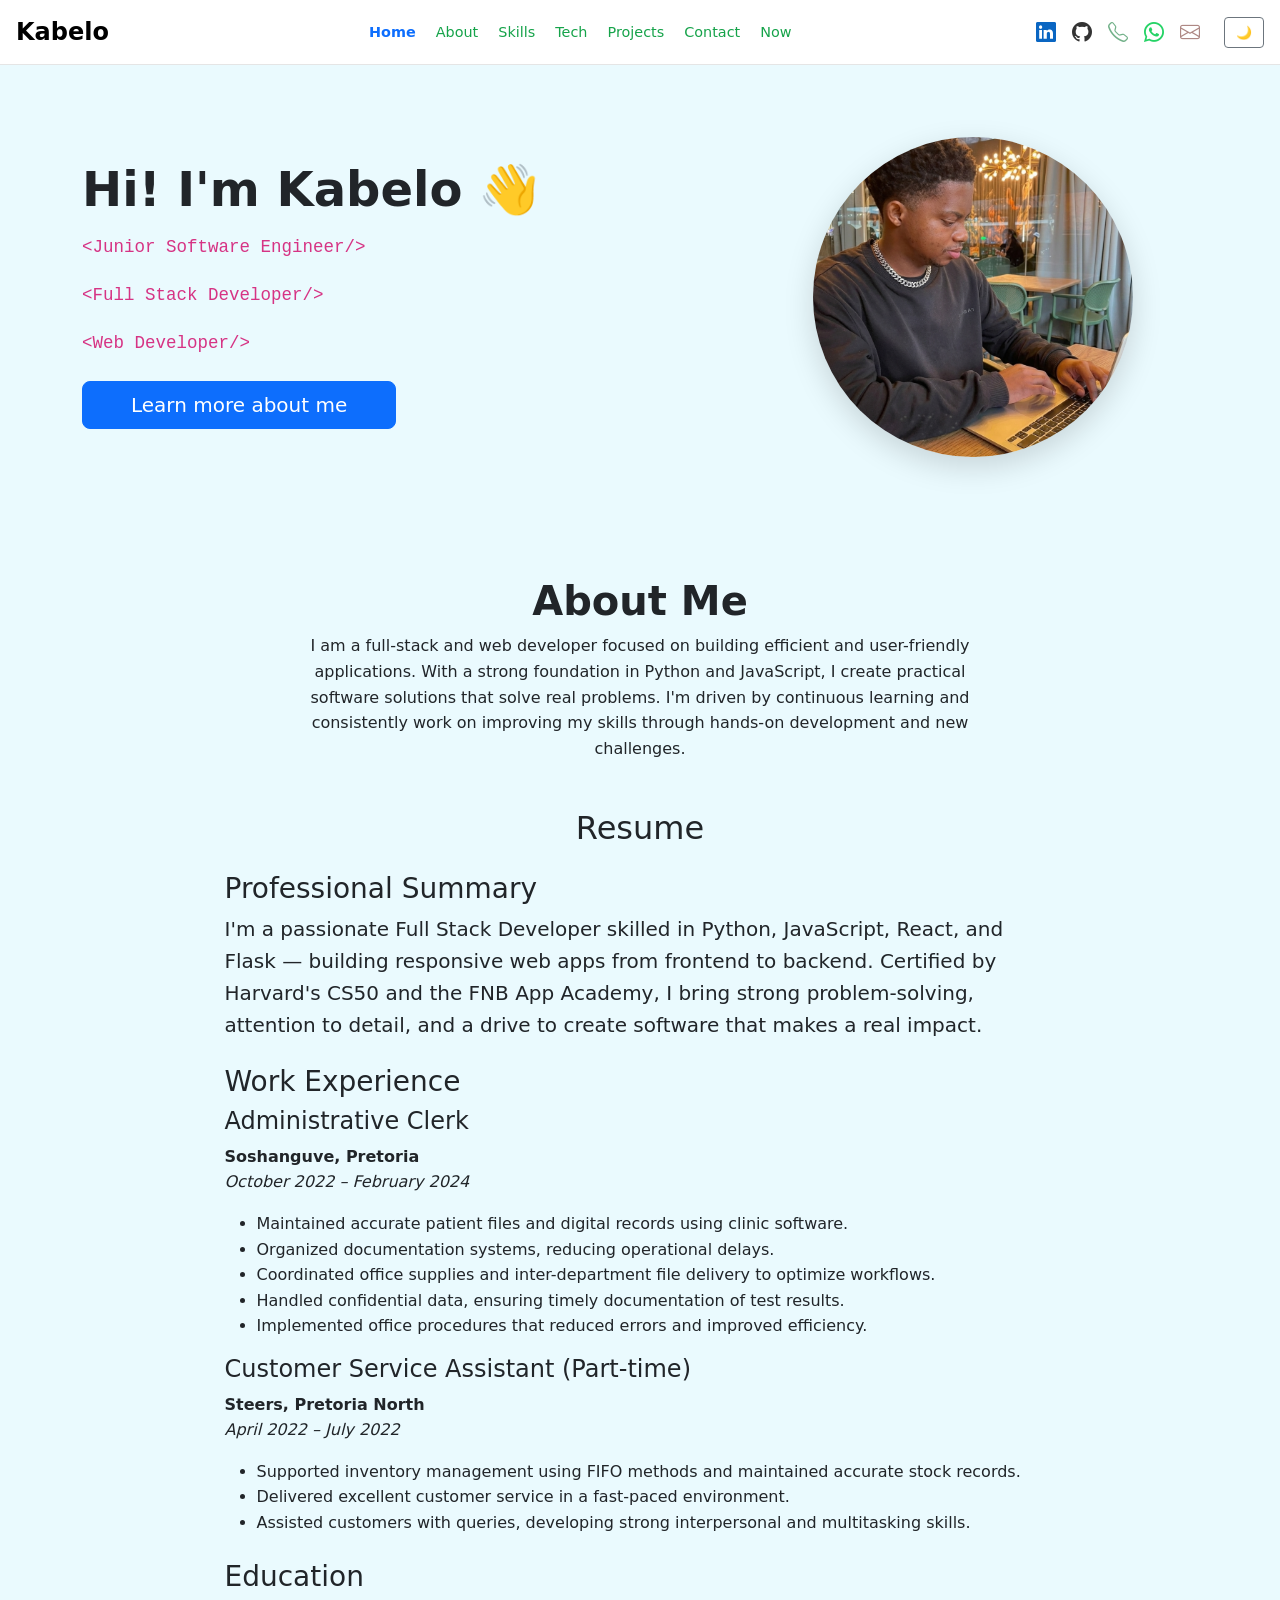
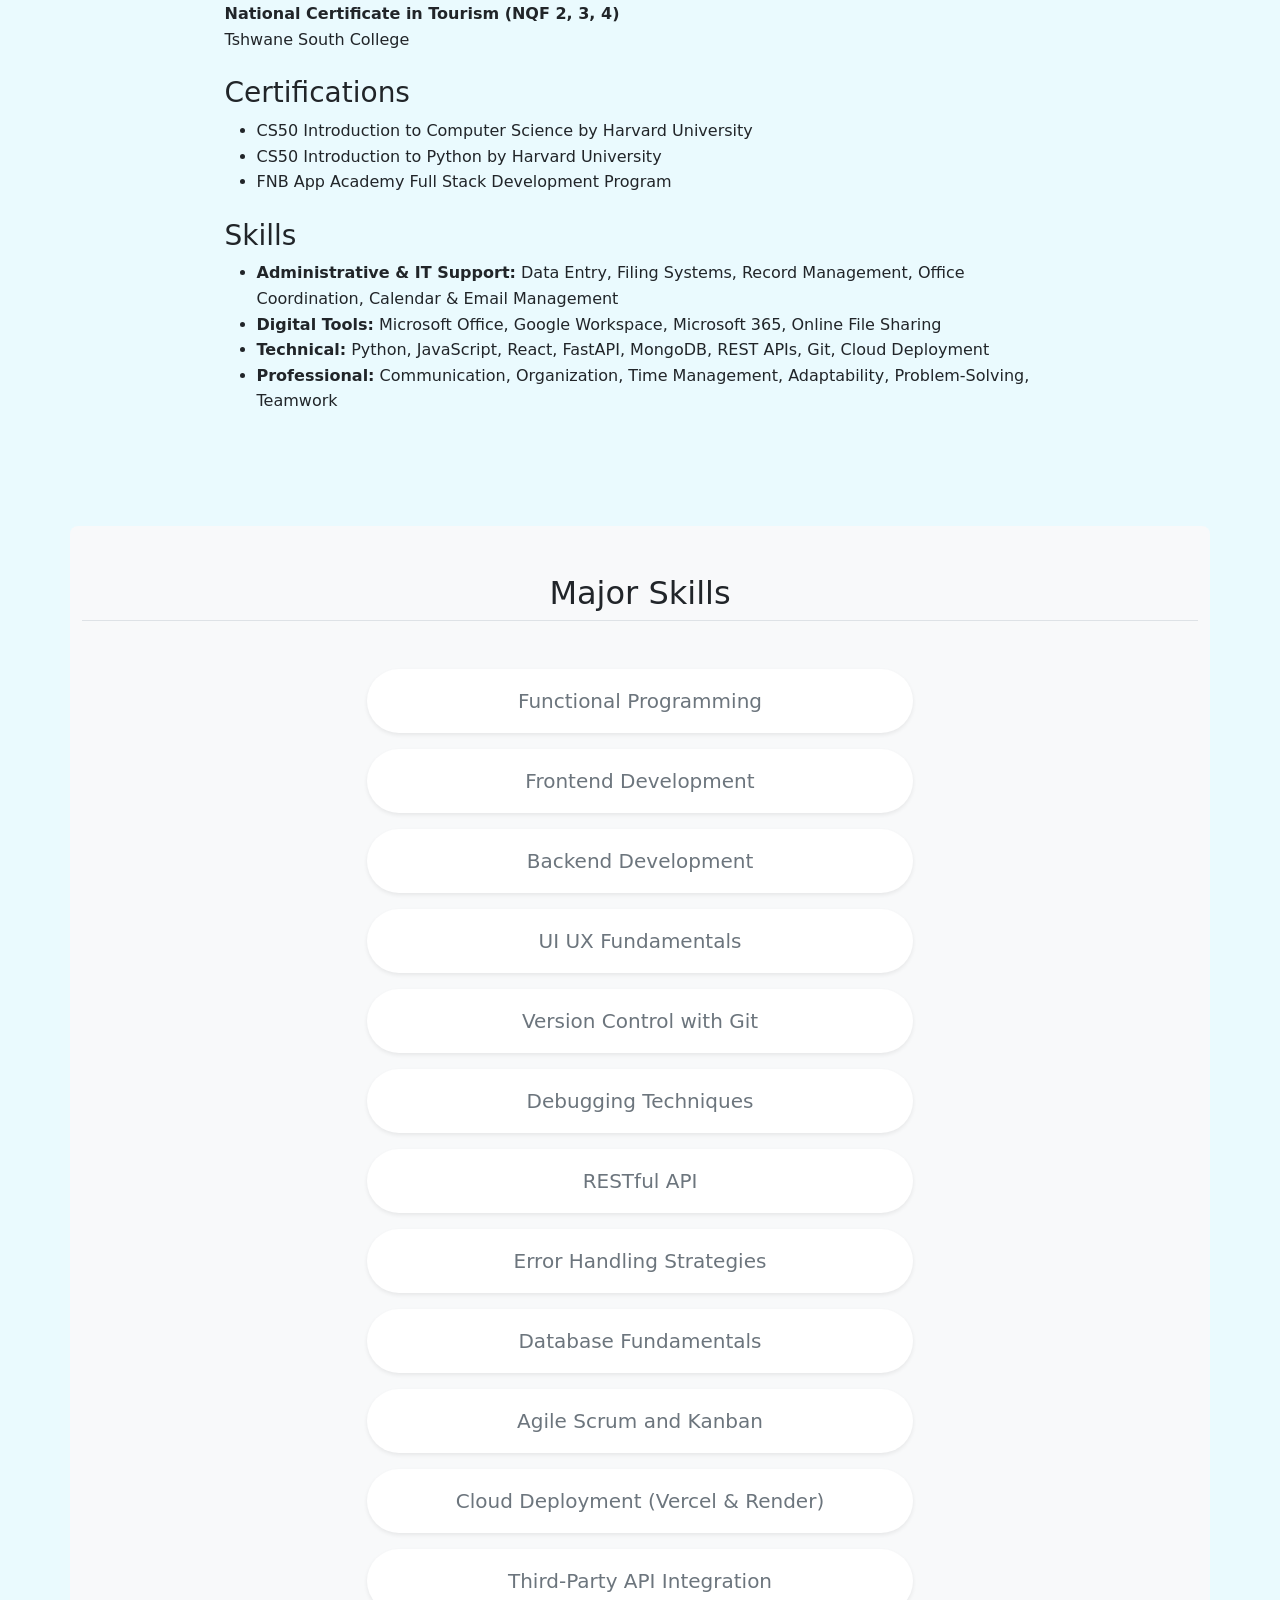
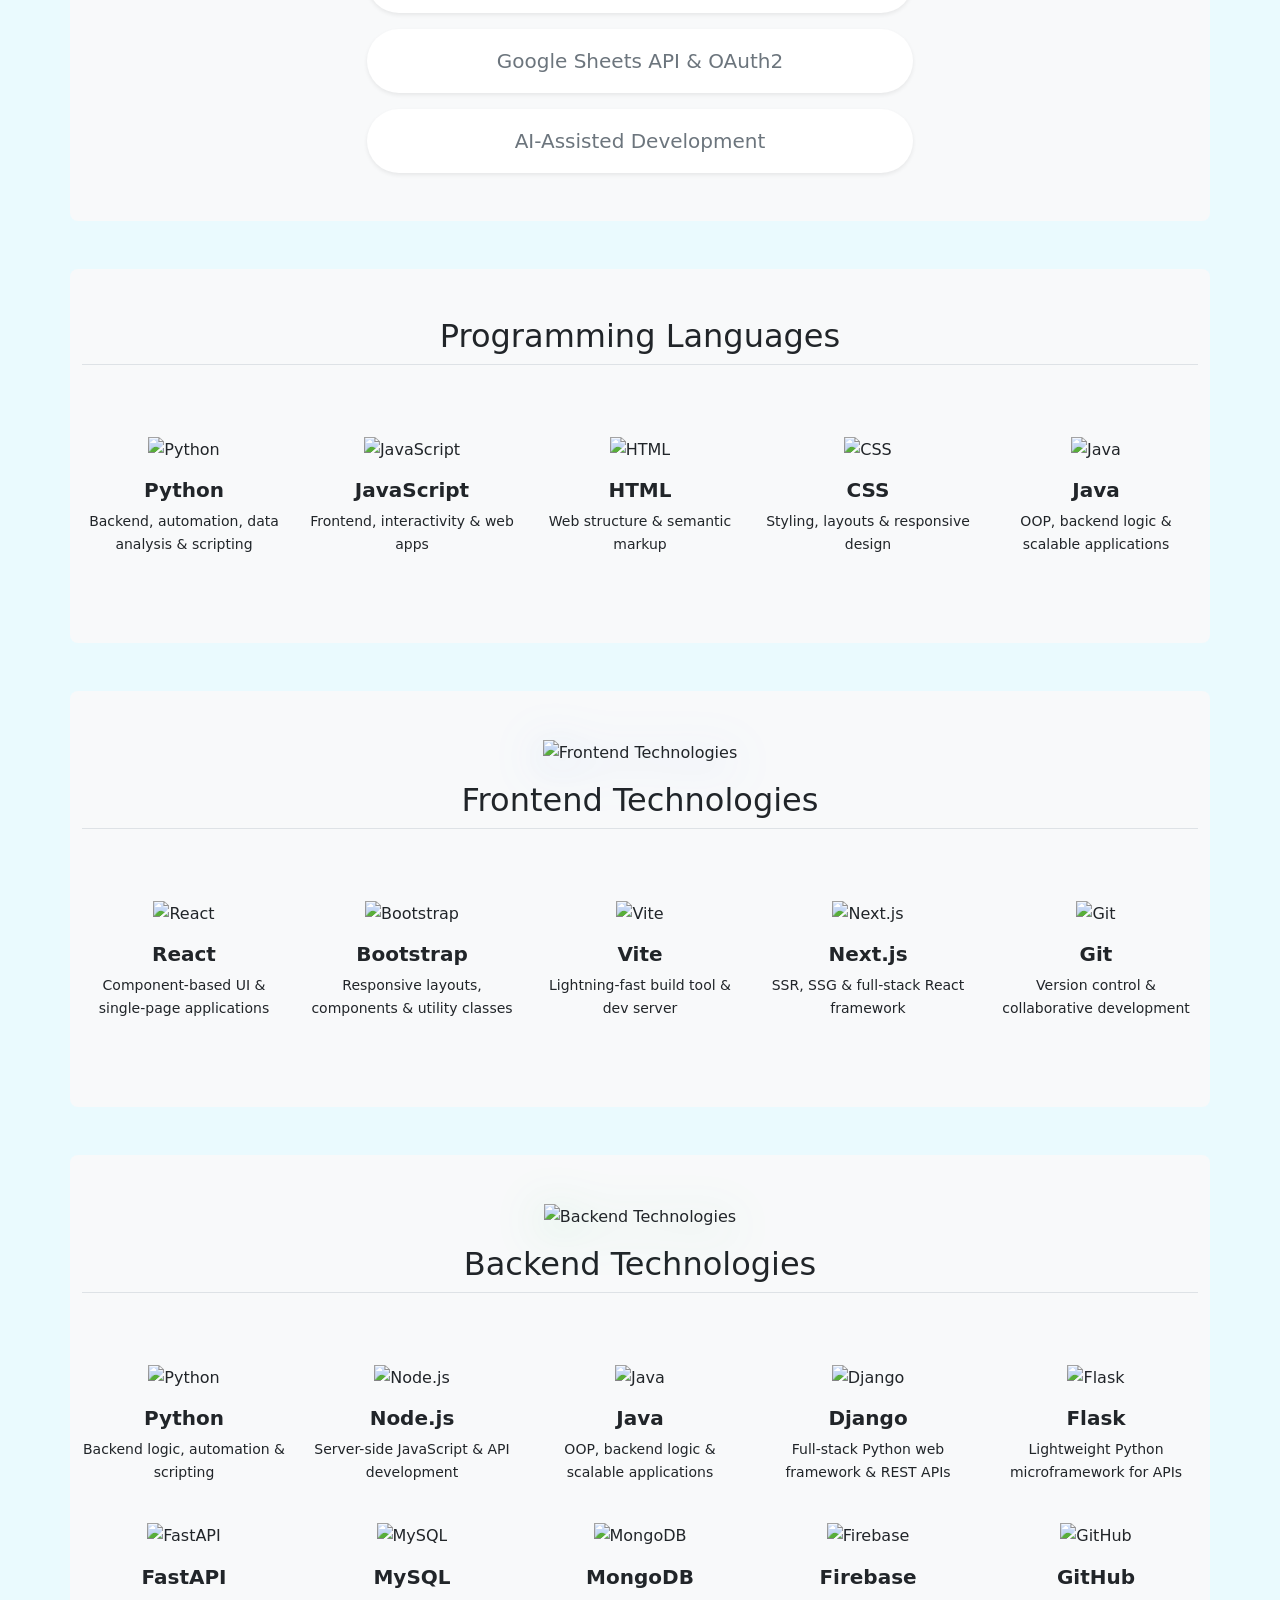
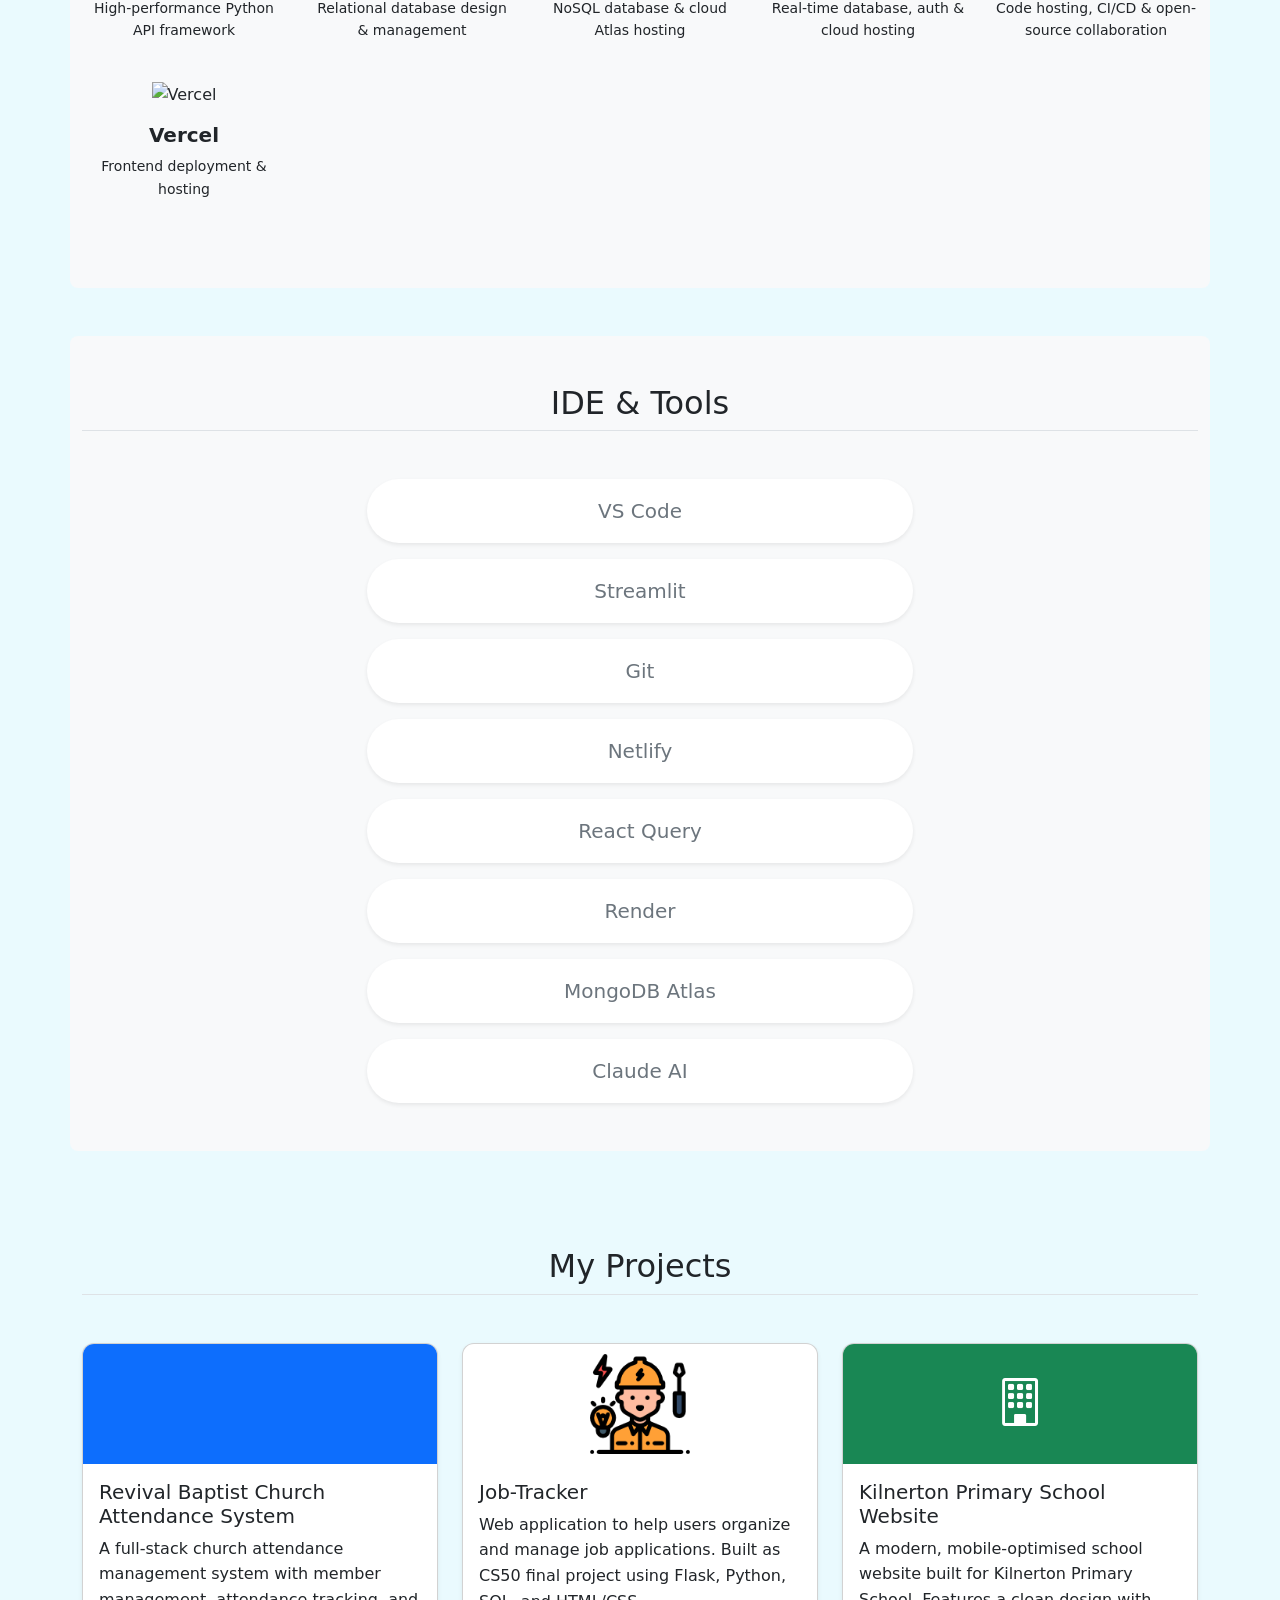
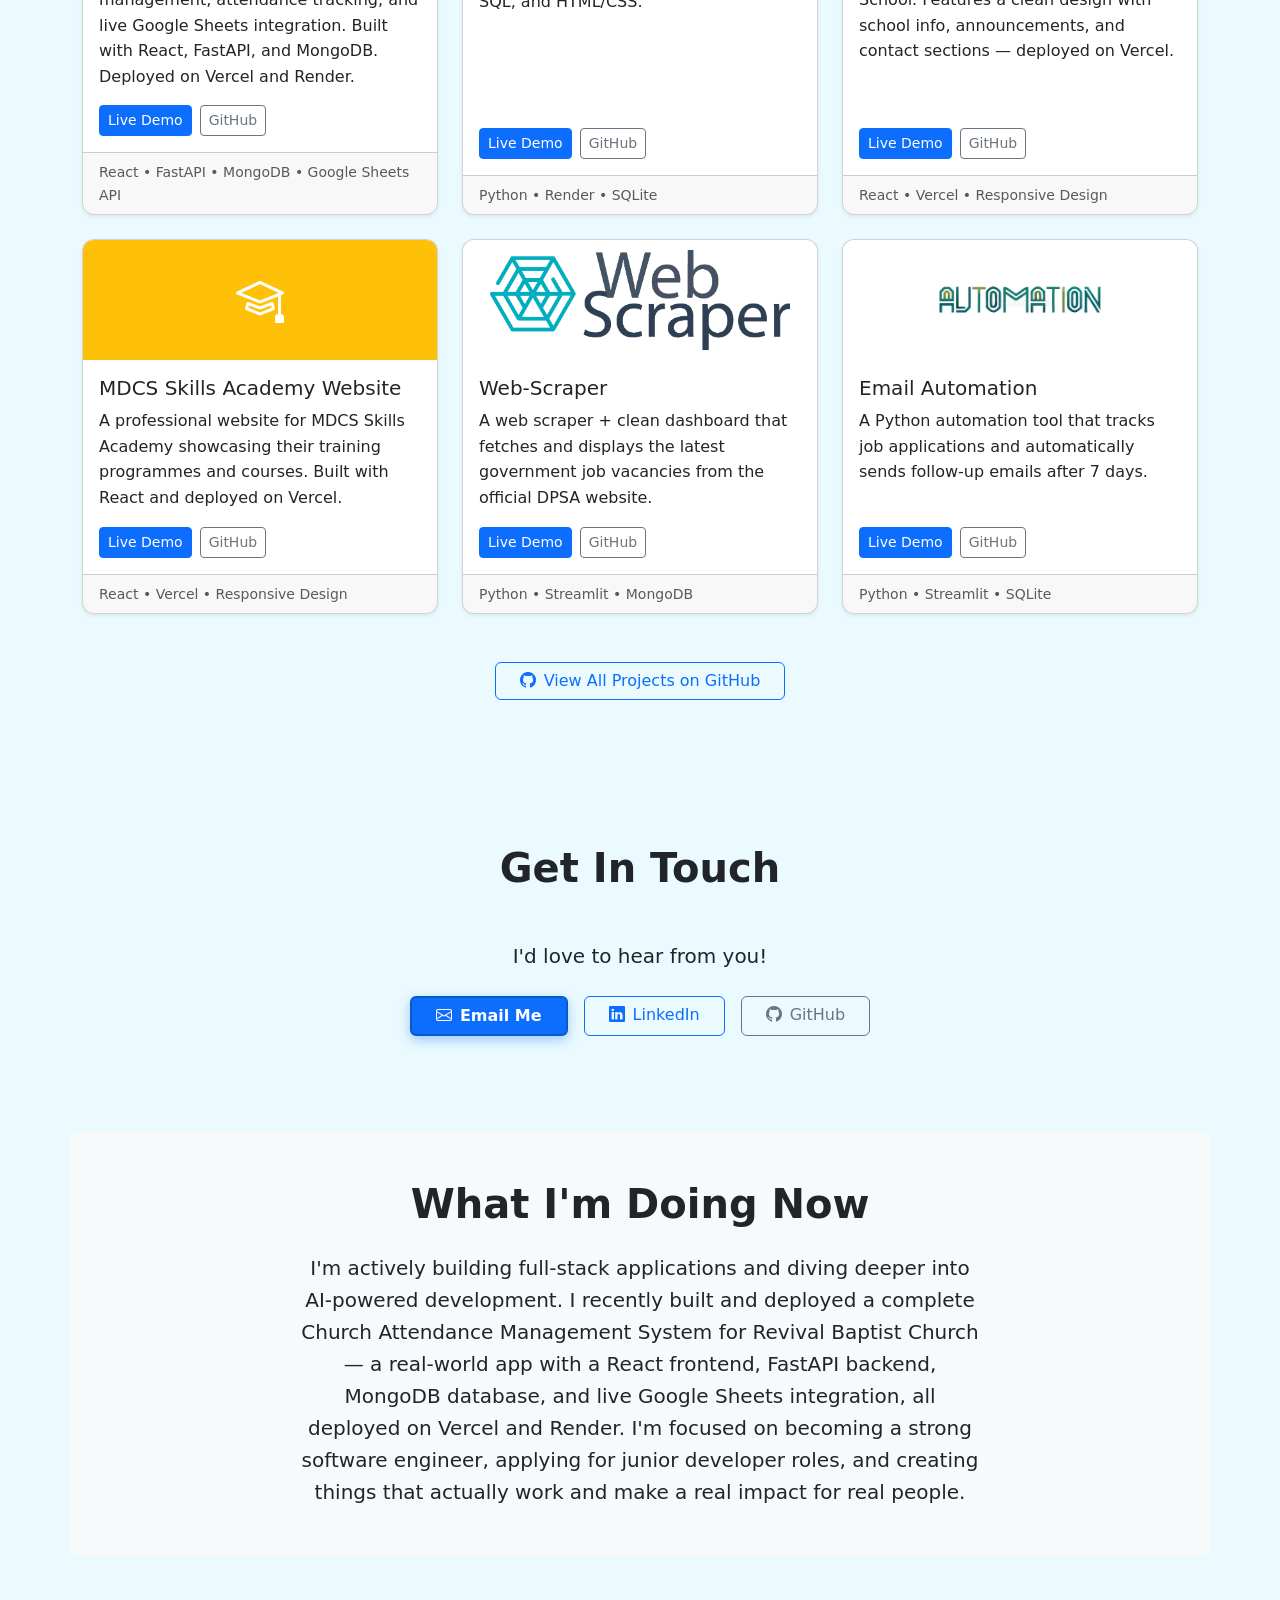
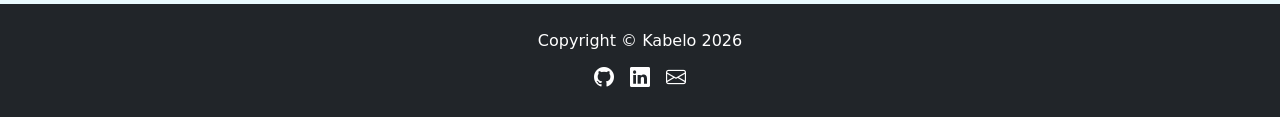
==== commit d538036a: "Updated project add ed two previwe Home page" ====
--- a/index.html
+++ b/index.html
@@ -403,6 +403,46 @@
                 </div>
               </div>
               <div class="card-footer text-muted small">Python • Render • SQLite</div>
+            </div>
+          </div>
+
+          <!-- Kilnerton Primary School -->
+          <div class="col">
+            <div class="card h-100 shadow-sm">
+              <div class="card-img-top d-flex align-items-center justify-content-center bg-success" style="height: 120px;">
+                <i class="bi bi-building text-white" style="font-size: 3rem;"></i>
+              </div>
+              <div class="card-body d-flex flex-column">
+                <h5 class="card-title">Kilnerton Primary School Website</h5>
+                <p class="card-text">
+                  A modern, mobile-optimised school website built for Kilnerton Primary School. Features a clean design with school info, announcements, and contact sections — deployed on Vercel.
+                </p>
+                <div class="mt-auto d-flex gap-2 flex-wrap">
+                  <a href="https://kilnerton-preview.vercel.app" class="btn btn-primary btn-sm" target="_blank">Live Demo</a>
+                  <a href="https://github.com/kabelon03/Kilnerton-preview" class="btn btn-outline-secondary btn-sm" target="_blank">GitHub</a>
+                </div>
+              </div>
+              <div class="card-footer text-muted small">React • Vercel • Responsive Design</div>
+            </div>
+          </div>
+
+          <!-- MDCS Skills Academy -->
+          <div class="col">
+            <div class="card h-100 shadow-sm">
+              <div class="card-img-top d-flex align-items-center justify-content-center bg-warning" style="height: 120px;">
+                <i class="bi bi-mortarboard text-white" style="font-size: 3rem;"></i>
+              </div>
+              <div class="card-body d-flex flex-column">
+                <h5 class="card-title">MDCS Skills Academy Website</h5>
+                <p class="card-text">
+                  A professional website for MDCS Skills Academy showcasing their training programmes and courses. Built with React and deployed on Vercel.
+                </p>
+                <div class="mt-auto d-flex gap-2 flex-wrap">
+                  <a href="https://mdcs-skills-academy.vercel.app" class="btn btn-primary btn-sm" target="_blank">Live Demo</a>
+                  <a href="https://github.com/kabelon03/mdcs-skills-academy" class="btn btn-outline-secondary btn-sm" target="_blank">GitHub</a>
+                </div>
+              </div>
+              <div class="card-footer text-muted small">React • Vercel • Responsive Design</div>
             </div>
           </div>
 
